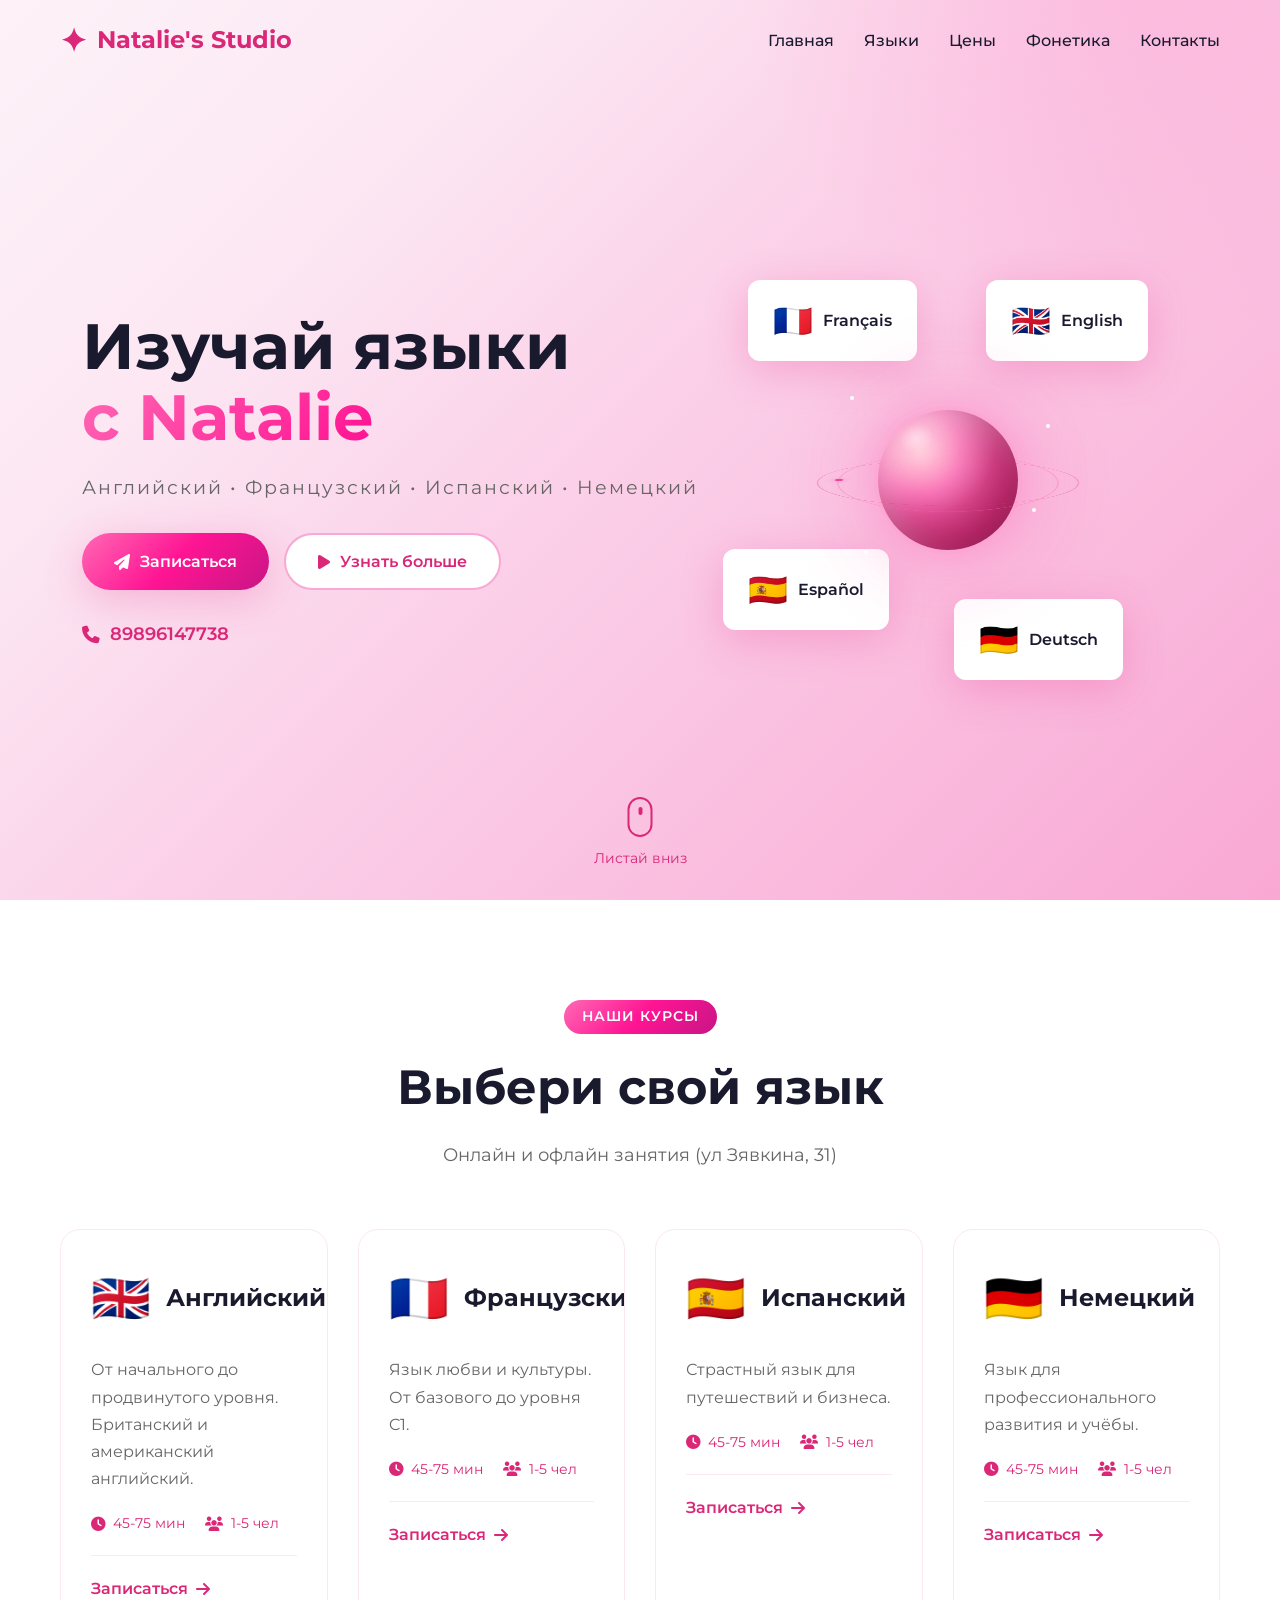
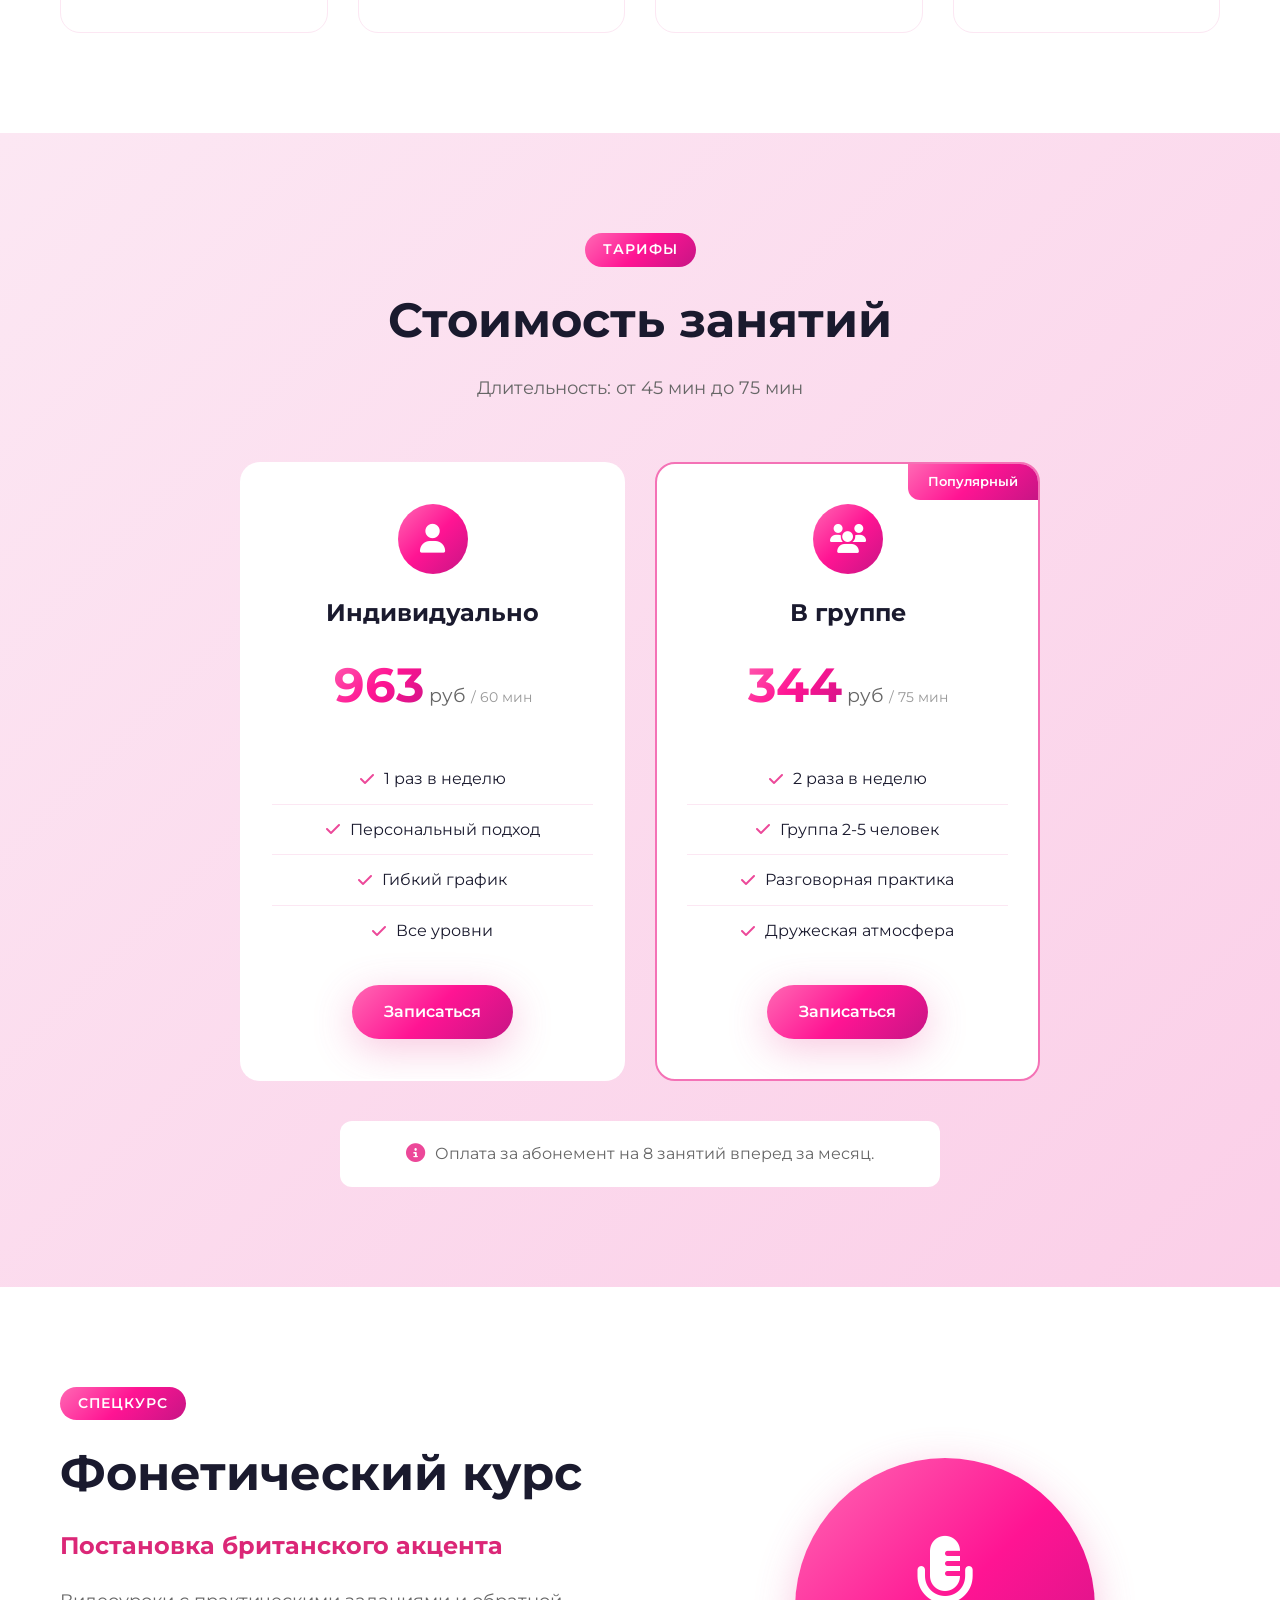
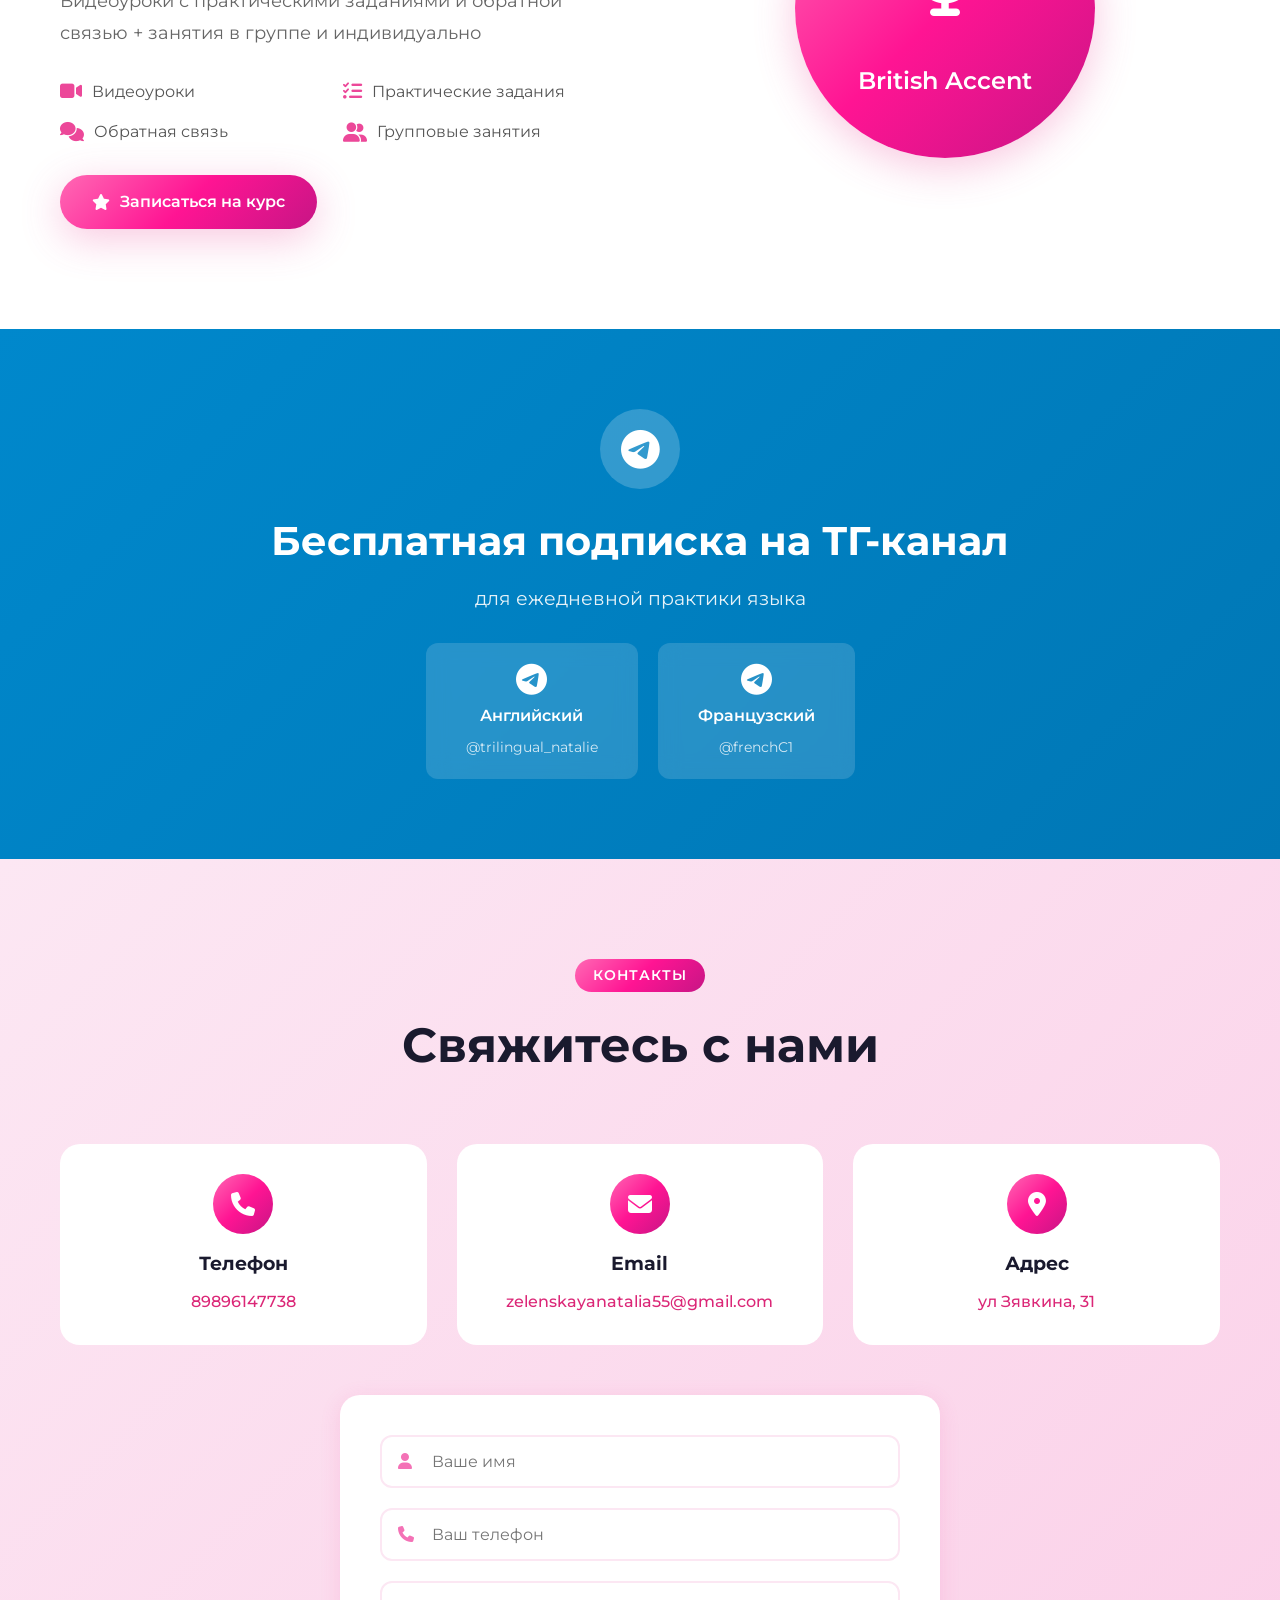
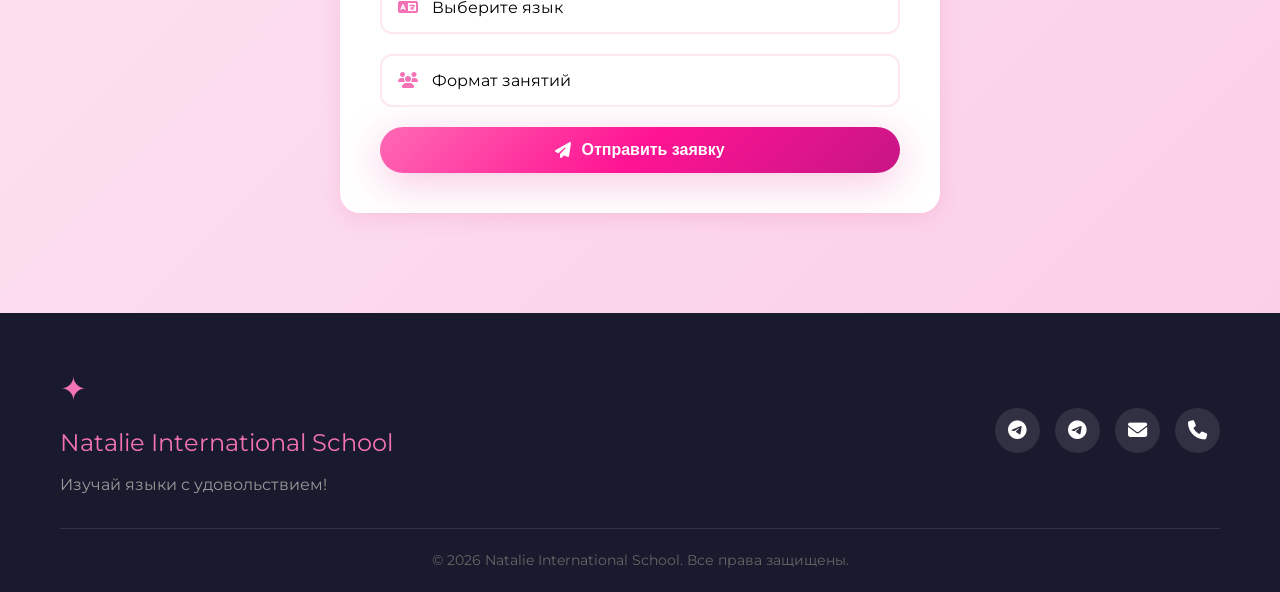
==== index.html @ 4135e998 "Add files via upload" ====
<!DOCTYPE html>
<html lang="ru">
<head>
    <meta charset="UTF-8">
    <meta name="viewport" content="width=device-width, initial-scale=1.0">
    <title>Natalie International School</title>
    <link rel="stylesheet" href="styles.css">
    <link href="https://fonts.googleapis.com/css2?family=Montserrat:wght@300;400;500;600;700&display=swap" rel="stylesheet">
    <link rel="stylesheet" href="https://cdnjs.cloudflare.com/ajax/libs/font-awesome/6.4.0/css/all.min.css">
</head>
<body>


    <!-- Navigation -->
    <nav class="navbar" id="navbar">
        <div class="nav-container">
            <a href="#" class="logo">
                <span class="logo-icon">✦</span>
                <span class="logo-text">Natalie's Studio</span>
            </a>
            <ul class="nav-links">
                <li><a href="#home">Главная</a></li>
                <li><a href="#languages">Языки</a></li>
                <li><a href="#pricing">Цены</a></li>
                <li><a href="#phonetics">Фонетика</a></li>
                <li><a href="#contact">Контакты</a></li>
            </ul>
            <button class="nav-toggle" id="navToggle">
                <span></span>
                <span></span>
                <span></span>
            </button>
        </div>
    </nav>

    <!-- Hero Section -->
    <section id="home" class="hero">
        <div class="container hero-container">
            <div class="hero-content">
                <h1 class="hero-title">
                    <span class="line">Изучай языки</span>
                    <span class="line accent">с Natalie</span>
                </h1>
                <p class="hero-subtitle">Английский • Французский • Испанский • Немецкий</p>
                <div class="hero-buttons">
                    <a href="#contact" class="btn btn-primary">
                        <i class="fas fa-paper-plane"></i>
                        Записаться
                    </a>
                    <a href="#languages" class="btn btn-secondary">
                        <i class="fas fa-play"></i>
                        Узнать больше
                    </a>
                </div>
                <div class="hero-phone">
                    <i class="fas fa-phone"></i>
                    <span>89896147738</span>
                </div>
            </div>
            <div class="hero-visual">
                <div class="floating-card card-1">
                    <div class="card-icon">🇫🇷</div>
                    <span>Français</span>
                </div>
                <div class="floating-card card-2">
                    <div class="card-icon">🇬🇧</div>
                    <span>English</span>
                </div>
                <div class="floating-card card-3">
                    <div class="card-icon">🇪🇸</div>
                    <span>Español</span>
                </div>
                <div class="floating-card card-4">
                    <div class="card-icon">🇩🇪</div>
                    <span>Deutsch</span>
                </div>
                <div class="globe-container">
                    <div class="globe-wrapper">
                        <div class="globe"></div>
                        <div class="orbit orbit-1">
                            <div class="orbit-dot"></div>
                        </div>
                        <div class="orbit orbit-2">
                            <div class="orbit-dot orbit-dot-2"></div>
                        </div>
                    </div>
                    <div class="globe-glow"></div>
                    <div class="stars">
                        <div class="star"></div>
                        <div class="star"></div>
                        <div class="star"></div>
                        <div class="star"></div>
                    </div>
                </div>
            </div>
        </div>
        <div class="scroll-indicator">
            <div class="mouse">
                <div class="wheel"></div>
            </div>
            <span>Листай вниз</span>
        </div>
    </section>

    <!-- Languages Section -->
    <section id="languages" class="languages">
        <div class="container">
            <div class="section-header">
                <span class="section-badge">Наши курсы</span>
                <h2 class="section-title">Выбери свой язык</h2>
                <p class="section-desc">Онлайн и офлайн занятия (ул Зявкина, 31)</p>
            </div>
            <div class="languages-grid">
                <div class="language-card" data-lang="english">
                    <div class="card-glow"></div>
                    <div class="card-header">
                        <span class="flag">🇬🇧</span>
                        <h3>Английский</h3>
                    </div>
                    <div class="card-body">
                        <p>От начального до продвинутого уровня. Британский и американский английский.</p>
                        <div class="card-features">
                            <span><i class="fas fa-clock"></i> 45-75 мин</span>
                            <span><i class="fas fa-users"></i> 1-5 чел</span>
                        </div>
                    </div>
                    <div class="card-footer">
                        <a href="#contact" class="card-btn">Записаться <i class="fas fa-arrow-right"></i></a>
                    </div>
                </div>
                <div class="language-card" data-lang="french">
                    <div class="card-glow"></div>
                    <div class="card-header">
                        <span class="flag">🇫🇷</span>
                        <h3>Французский</h3>
                    </div>
                    <div class="card-body">
                        <p>Язык любви и культуры. От базового до уровня C1.</p>
                        <div class="card-features">
                            <span><i class="fas fa-clock"></i> 45-75 мин</span>
                            <span><i class="fas fa-users"></i> 1-5 чел</span>
                        </div>
                    </div>
                    <div class="card-footer">
                        <a href="#contact" class="card-btn">Записаться <i class="fas fa-arrow-right"></i></a>
                    </div>
                </div>
                <div class="language-card" data-lang="spanish">
                    <div class="card-glow"></div>
                    <div class="card-header">
                        <span class="flag">🇪🇸</span>
                        <h3>Испанский</h3>
                    </div>
                    <div class="card-body">
                        <p>Страстный язык для путешествий и бизнеса.</p>
                        <div class="card-features">
                            <span><i class="fas fa-clock"></i> 45-75 мин</span>
                            <span><i class="fas fa-users"></i> 1-5 чел</span>
                        </div>
                    </div>
                    <div class="card-footer">
                        <a href="#contact" class="card-btn">Записаться <i class="fas fa-arrow-right"></i></a>
                    </div>
                </div>
                <div class="language-card" data-lang="german">
                    <div class="card-glow"></div>
                    <div class="card-header">
                        <span class="flag">🇩🇪</span>
                        <h3>Немецкий</h3>
                    </div>
                    <div class="card-body">
                        <p>Язык для профессионального развития и учёбы.</p>
                        <div class="card-features">
                            <span><i class="fas fa-clock"></i> 45-75 мин</span>
                            <span><i class="fas fa-users"></i> 1-5 чел</span>
                        </div>
                    </div>
                    <div class="card-footer">
                        <a href="#contact" class="card-btn">Записаться <i class="fas fa-arrow-right"></i></a>
                    </div>
                </div>
            </div>
        </div>
    </section>

    <!-- Pricing Section -->
    <section id="pricing" class="pricing">
        <div class="container">
            <div class="section-header">
                <span class="section-badge">Тарифы</span>
                <h2 class="section-title">Стоимость занятий</h2>
                <p class="section-desc">Длительность: от 45 мин до 75 мин</p>
            </div>
            <div class="pricing-grid">
                <div class="pricing-card">
                    <div class="pricing-header">
                        <div class="pricing-icon">
                            <i class="fas fa-user"></i>
                        </div>
                        <h3>Индивидуально</h3>
                        <div class="pricing-price">
                            <span class="amount">2 800</span>
                            <span class="currency">руб</span>
                            <span class="period">/ 60 мин</span>
                        </div>
                    </div>
                    <div class="pricing-body">
                        <ul class="pricing-features">
                            <li><i class="fas fa-check"></i> 1 раз в неделю</li>
                            <li><i class="fas fa-check"></i> Персональный подход</li>
                            <li><i class="fas fa-check"></i> Гибкий график</li>
                            <li><i class="fas fa-check"></i> Все уровни</li>
                        </ul>
                    </div>
                    <div class="pricing-footer">
                        <a href="#contact" class="btn btn-primary">Записаться</a>
                    </div>
                </div>
                <div class="pricing-card featured">
                    <div class="pricing-badge">Популярный</div>
                    <div class="pricing-header">
                        <div class="pricing-icon">
                            <i class="fas fa-users"></i>
                        </div>
                        <h3>В группе</h3>
                        <div class="pricing-price">
                            <span class="amount">1 000</span>
                            <span class="currency">руб</span>
                            <span class="period">/ 75 мин</span>
                        </div>
                    </div>
                    <div class="pricing-body">
                        <ul class="pricing-features">
                            <li><i class="fas fa-check"></i> 2 раза в неделю</li>
                            <li><i class="fas fa-check"></i> Группа 2-5 человек</li>
                            <li><i class="fas fa-check"></i> Разговорная практика</li>
                            <li><i class="fas fa-check"></i> Дружеская атмосфера</li>
                        </ul>
                    </div>
                    <div class="pricing-footer">
                        <a href="#contact" class="btn btn-primary">Записаться</a>
                    </div>
                </div>
            </div>
            <div class="pricing-note">
                <i class="fas fa-info-circle"></i>
                <p>Оплата за абонемент на 8 занятий вперед за месяц.</p>
            </div>
        </div>
    </section>

    <!-- Phonetics Section -->
    <section id="phonetics" class="phonetics">
        <div class="container">
            <div class="phonetics-content">
                <div class="phonetics-text">
                    <span class="section-badge">Спецкурс</span>
                    <h2 class="section-title">Фонетический курс</h2>
                    <h3 class="phonetics-subtitle">Постановка британского акцента</h3>
                    <p>Видеоуроки с практическими заданиями и обратной связью + занятия в группе и индивидуально</p>
                    <ul class="phonetics-features">
                        <li><i class="fas fa-video"></i> Видеоуроки</li>
                        <li><i class="fas fa-tasks"></i> Практические задания</li>
                        <li><i class="fas fa-comments"></i> Обратная связь</li>
                        <li><i class="fas fa-user-friends"></i> Групповые занятия</li>
                    </ul>
                    <a href="#contact" class="btn btn-primary">
                        <i class="fas fa-star"></i>
                        Записаться на курс
                    </a>
                </div>
                <div class="phonetics-visual">
                    <div class="phonetics-card">
                        <div class="phonetics-icon">
                            <i class="fas fa-microphone-alt"></i>
                        </div>
                        <span>British Accent</span>
                    </div>
                </div>
            </div>
        </div>
    </section>

    <!-- Telegram Section -->
    <section class="telegram">
        <div class="container">
            <div class="telegram-content">
                <div class="telegram-icon">
                    <i class="fab fa-telegram-plane"></i>
                </div>
                <h2>Бесплатная подписка на ТГ-канал</h2>
                <p>для ежедневной практики языка</p>
                <div class="telegram-channels">
                    <a href="https://t.me/trilingual_natalie" target="_blank" class="telegram-btn">
                        <i class="fab fa-telegram-plane"></i>
                        <span>Английский</span>
                        <span class="channel-name">@trilingual_natalie</span>
                    </a>
                    <a href="https://t.me/frenchC1" target="_blank" class="telegram-btn">
                        <i class="fab fa-telegram-plane"></i>
                        <span>Французский</span>
                        <span class="channel-name">@frenchC1</span>
                    </a>
                </div>
            </div>
        </div>
    </section>

    <!-- Contact Section -->
    <section id="contact" class="contact">
        <div class="container">
            <div class="section-header">
                <span class="section-badge">Контакты</span>
                <h2 class="section-title">Свяжитесь с нами</h2>
            </div>
            <div class="contact-grid">
                <div class="contact-card">
                    <div class="contact-icon">
                        <i class="fas fa-phone"></i>
                    </div>
                    <h3>Телефон</h3>
                    <a href="tel:89896147738">89896147738</a>
                </div>
                <div class="contact-card">
                    <div class="contact-icon">
                        <i class="fas fa-envelope"></i>
                    </div>
                    <h3>Email</h3>
                    <a href="mailto:zelenskayanatalia55@gmail.com">zelenskayanatalia55@gmail.com</a>
                </div>
                <div class="contact-card">
                    <div class="contact-icon">
                        <i class="fas fa-map-marker-alt"></i>
                    </div>
                    <h3>Адрес</h3>
                    <p>ул Зявкина, 31</p>
                </div>
            </div>
            <div class="contact-form-wrapper">
                <form class="contact-form" id="contactForm">
                    <div class="form-group">
                        <input type="text" placeholder="Ваше имя" required>
                        <i class="fas fa-user"></i>
                    </div>
                    <div class="form-group">
                        <input type="tel" placeholder="Ваш телефон" required>
                        <i class="fas fa-phone"></i>
                    </div>
                    <div class="form-group">
                        <select required>
                            <option value="">Выберите язык</option>
                            <option value="english">Английский</option>
                            <option value="french">Французский</option>
                            <option value="spanish">Испанский</option>
                            <option value="german">Немецкий</option>
                            <option value="phonetics">Фонетический курс</option>
                        </select>
                        <i class="fas fa-language"></i>
                    </div>
                    <div class="form-group">
                        <select required>
                            <option value="">Формат занятий</option>
                            <option value="individual">Индивидуально</option>
                            <option value="group">В группе</option>
                        </select>
                        <i class="fas fa-users"></i>
                    </div>
                    <button type="submit" class="btn btn-primary btn-full">
                        <i class="fas fa-paper-plane"></i>
                        Отправить заявку
                    </button>
                </form>
            </div>
        </div>
    </section>

    <!-- Footer -->
    <footer class="footer">
        <div class="container">
            <div class="footer-content">
                <div class="footer-brand">
                    <span class="logo-icon">✦</span>
                <span class="logo-text">Natalie International School</span>
                    <p>Изучай языки с удовольствием!</p>
                </div>
                <div class="footer-links">
                    <a href="https://t.me/trilingual_natalie" target="_blank">
                        <i class="fab fa-telegram-plane"></i>
                    </a>
                    <a href="https://t.me/frenchC1" target="_blank">
                        <i class="fab fa-telegram-plane"></i>
                    </a>
                    <a href="mailto:zelenskayanatalia55@gmail.com">
                        <i class="fas fa-envelope"></i>
                    </a>
                    <a href="tel:89896147738">
                        <i class="fas fa-phone"></i>
                    </a>
                </div>
            </div>
            <div class="footer-bottom">
                <p>© 2026 Natalie International School. Все права защищены.</p>
            </div>
        </div>
    </footer>

    <script src="javascript.js"></script>
</body>
</html>
---- styles.css ----
/* ===== VARIABLES ===== */
:root {
    --pink-50: #fdf2f8;
    --pink-100: #fce7f3;
    --pink-200: #fbcfe8;
    --pink-300: #f9a8d4;
    --pink-400: #f472b6;
    --pink-500: #ec4899;
    --pink-600: #db2777;
    --pink-700: #be185d;
    --hot-pink: #ff69b4;
    --magenta: #ff00ff;
    --gold: #ffd700;
    --white: #ffffff;
    --dark: #1a1a2e;
    --gradient-barbie: linear-gradient(135deg, #ff69b4 0%, #ff1493 50%, #c71585 100%);
    --gradient-soft: linear-gradient(135deg, #fce7f3 0%, #fbcfe8 100%);
    --gradient-hero: linear-gradient(135deg, #fdf2f8 0%, #fce7f3 25%, #fbcfe8 50%, #f9a8d4 100%);
    --shadow-barbie: 0 10px 40px rgba(236, 72, 153, 0.3);
    --shadow-soft: 0 4px 20px rgba(236, 72, 153, 0.15);
    --radius: 20px;
    --radius-sm: 12px;
    --transition: all 0.4s cubic-bezier(0.4, 0, 0.2, 1);
}

/* ===== RESET ===== */
*, *::before, *::after {
    margin: 0;
    padding: 0;
    box-sizing: border-box;
}

html {
    scroll-behavior: smooth;
    font-size: 16px;
}

body {
    font-family: 'Montserrat', sans-serif;
    background: var(--pink-50);
    color: var(--dark);
    overflow-x: hidden;
    line-height: 1.6;
}

a {
    text-decoration: none;
    color: inherit;
}

ul {
    list-style: none;
}

img {
    max-width: 100%;
    display: block;
}



/* ===== CONTAINER ===== */
.container {
    max-width: 1200px;
    margin: 0 auto;
    padding: 0 20px;
}

/* ===== NAVBAR ===== */
.navbar {
    position: fixed;
    top: 0;
    left: 0;
    right: 0;
    z-index: 1000;
    padding: 15px 0;
    transition: var(--transition);
    background: transparent;
}

.navbar.scrolled {
    background: rgba(255, 255, 255, 0.95);
    backdrop-filter: blur(20px);
    box-shadow: var(--shadow-soft);
    padding: 10px 0;
}

.nav-container {
    max-width: 1200px;
    margin: 0 auto;
    padding: 0 20px;
    display: flex;
    align-items: center;
    justify-content: space-between;
}

.logo {
    display: flex;
    align-items: center;
    gap: 10px;
    font-family: 'Montserrat', sans-serif;
    font-size: 1.5rem;
    font-weight: 700;
    color: var(--pink-600);
}

.logo-icon {
    font-size: 2rem;
}

.nav-links {
    display: flex;
    gap: 30px;
}

.nav-links a {
    font-weight: 500;
    color: var(--dark);
    position: relative;
    padding: 5px 0;
    transition: var(--transition);
}

.nav-links a::after {
    content: '';
    position: absolute;
    bottom: 0;
    left: 0;
    width: 0;
    height: 2px;
    background: var(--gradient-barbie);
    transition: var(--transition);
    border-radius: 2px;
}

.nav-links a:hover {
    color: var(--pink-600);
}

.nav-links a:hover::after {
    width: 100%;
}

.nav-toggle {
    display: none;
    flex-direction: column;
    gap: 5px;
    background: none;
    border: none;
    cursor: pointer;
    padding: 5px;
}

.nav-toggle span {
    width: 25px;
    height: 3px;
    background: var(--pink-600);
    border-radius: 3px;
    transition: var(--transition);
}

/* ===== HERO ===== */
.hero {
    min-height: 100vh;
    display: flex;
    align-items: center;
    background: var(--gradient-hero);
    position: relative;
    overflow: hidden;
}

.hero::before {
    content: '';
    position: absolute;
    top: -50%;
    right: -20%;
    width: 800px;
    height: 800px;
    background: radial-gradient(circle, rgba(255, 105, 180, 0.2) 0%, transparent 70%);
    border-radius: 50%;
    animation: pulse-glow 4s infinite ease-in-out;
}

@keyframes pulse-glow {
    0%, 100% { transform: scale(1); opacity: 0.5; }
    50% { transform: scale(1.1); opacity: 0.8; }
}

.hero-container {
    display: flex;
    align-items: center;
    justify-content: space-between;
    padding-top: 120px;
    padding-bottom: 60px;
}

.hero-content {
    z-index: 1;
}

.hero-visual {
    position: relative;
    width: 450px;
    height: 450px;
    z-index: 1;
}

.hero-title {
    font-family: 'Montserrat', sans-serif;
    font-size: 4rem;
    line-height: 1.1;
    margin-bottom: 20px;
}

.hero-title .line {
    display: block;
}

.hero-title .accent {
    background: var(--gradient-barbie);
    -webkit-background-clip: text;
    -webkit-text-fill-color: transparent;
    background-clip: text;
}

.hero-subtitle {
    font-size: 1.2rem;
    color: #666;
    margin-bottom: 30px;
    letter-spacing: 2px;
}

.hero-buttons {
    display: flex;
    gap: 15px;
    margin-bottom: 30px;
}

.hero-phone {
    display: flex;
    align-items: center;
    gap: 10px;
    font-size: 1.1rem;
    color: var(--pink-600);
    font-weight: 600;
}

.hero-phone i {
    animation: ring 2s infinite;
}

@keyframes ring {
    0%, 100% { transform: rotate(0deg); }
    10% { transform: rotate(15deg); }
    20% { transform: rotate(-15deg); }
    30% { transform: rotate(10deg); }
    40% { transform: rotate(-10deg); }
    50% { transform: rotate(5deg); }
    60% { transform: rotate(0deg); }
}

.hero-visual {
    position: relative;
    width: 500px;
    height: 500px;
    z-index: 1;
}

.globe-container {
    position: absolute;
    top: 50%;
    left: 50%;
    transform: translate(-50%, -50%);
    width: 280px;
    height: 280px;
    perspective: 1000px;
}

.globe-wrapper {
    position: relative;
    width: 100%;
    height: 100%;
    transform-style: preserve-3d;
    animation: globe-float 6s ease-in-out infinite;
}

.globe {
    position: absolute;
    top: 50%;
    left: 50%;
    transform: translate(-50%, -50%);
    width: 140px;
    height: 140px;
    border-radius: 50%;
    background: 
        radial-gradient(circle at 35% 25%, rgba(255,255,255,0.4) 0%, transparent 50%),
        radial-gradient(circle at 30% 30%, #ffc0cb 0%, #ff69b4 30%, #db2777 70%, #9d174d 100%);
    box-shadow: 
        inset -25px -25px 50px rgba(0,0,0,0.25),
        inset 15px 15px 30px rgba(255,255,255,0.3),
        0 0 40px rgba(255, 105, 180, 0.4),
        0 0 80px rgba(255, 105, 180, 0.2);
}

.globe::before {
    content: '';
    position: absolute;
    top: 10%;
    left: 15%;
    width: 25%;
    height: 20%;
    background: radial-gradient(ellipse, rgba(255,255,255,0.5) 0%, transparent 70%);
    border-radius: 50%;
    transform: rotate(-20deg);
}

.orbit {
    position: absolute;
    top: 50%;
    left: 50%;
    border-radius: 50%;
    border: 1.5px solid rgba(255, 105, 180, 0.5);
    transform-style: preserve-3d;
}

.orbit-1 {
    width: 220px;
    height: 220px;
    transform: translate(-50%, -50%) rotateX(75deg);
    animation: orbit-rotate-1 12s linear infinite;
}

.orbit-2 {
    width: 260px;
    height: 260px;
    transform: translate(-50%, -50%) rotateX(80deg) rotateZ(60deg);
    animation: orbit-rotate-2 15s linear infinite;
    border-color: rgba(219, 39, 119, 0.4);
}

.orbit-dot {
    position: absolute;
    width: 8px;
    height: 8px;
    background: var(--pink-500);
    border-radius: 50%;
    box-shadow: 0 0 10px rgba(255, 105, 180, 0.8);
    top: 50%;
    left: -4px;
    transform: translateY(-50%);
}

.orbit-dot-2 {
    background: var(--pink-600);
    width: 6px;
    height: 6px;
}

.globe-glow {
    position: absolute;
    top: 50%;
    left: 50%;
    transform: translate(-50%, -50%);
    width: 400px;
    height: 400px;
    background: radial-gradient(circle, rgba(255, 105, 180, 0.12) 0%, transparent 60%);
    animation: glow-pulse 4s ease-in-out infinite;
    pointer-events: none;
}

.stars {
    position: absolute;
    width: 100%;
    height: 100%;
    top: 0;
    left: 0;
}

.star {
    position: absolute;
    width: 4px;
    height: 4px;
    background: #fff;
    border-radius: 50%;
    animation: star-twinkle 2s ease-in-out infinite;
}

.star:nth-child(1) { top: 20%; left: 15%; animation-delay: 0s; }
.star:nth-child(2) { top: 60%; left: 80%; animation-delay: 0.5s; }
.star:nth-child(3) { top: 75%; left: 20%; animation-delay: 1s; }
.star:nth-child(4) { top: 30%; left: 85%; animation-delay: 1.5s; }

@keyframes globe-float {
    0%, 100% { transform: translateY(0); }
    50% { transform: translateY(-15px); }
}

@keyframes orbit-rotate-1 {
    0% { transform: translate(-50%, -50%) rotateX(75deg) rotateZ(0deg); }
    100% { transform: translate(-50%, -50%) rotateX(75deg) rotateZ(360deg); }
}

@keyframes orbit-rotate-2 {
    0% { transform: translate(-50%, -50%) rotateX(80deg) rotateZ(60deg); }
    100% { transform: translate(-50%, -50%) rotateX(80deg) rotateZ(420deg); }
}

@keyframes glow-pulse {
    0%, 100% { transform: translate(-50%, -50%) scale(1); opacity: 0.7; }
    50% { transform: translate(-50%, -50%) scale(1.1); opacity: 1; }
}

@keyframes star-twinkle {
    0%, 100% { opacity: 0.3; transform: scale(1); }
    50% { opacity: 1; transform: scale(1.3); }
}

.floating-card {
    position: absolute;
    background: var(--white);
    padding: 15px 25px;
    border-radius: var(--radius-sm);
    box-shadow: var(--shadow-barbie);
    display: flex;
    align-items: center;
    gap: 10px;
    font-weight: 600;
    animation: float 6s infinite ease-in-out;
}

.card-icon {
    font-size: 2rem;
}

.card-1 { top: 10%; left: 10%; animation-delay: 0s; }
.card-2 { top: 10%; right: 10%; animation-delay: 1.5s; }
.card-3 { bottom: 20%; left: 5%; animation-delay: 3s; }
.card-4 { bottom: 10%; right: 15%; animation-delay: 4.5s; }

@keyframes float {
    0%, 100% { transform: translateY(0px); }
    50% { transform: translateY(-20px); }
}

.scroll-indicator {
    position: absolute;
    bottom: 30px;
    left: 50%;
    transform: translateX(-50%);
    display: flex;
    flex-direction: column;
    align-items: center;
    gap: 10px;
    color: var(--pink-600);
    font-size: 0.9rem;
    animation: bounce-down 2s infinite;
}

.mouse {
    width: 25px;
    height: 40px;
    border: 2px solid var(--pink-600);
    border-radius: 15px;
    position: relative;
}

.wheel {
    width: 4px;
    height: 8px;
    background: var(--pink-600);
    border-radius: 2px;
    position: absolute;
    top: 8px;
    left: 50%;
    transform: translateX(-50%);
    animation: scroll-wheel 2s infinite;
}

@keyframes scroll-wheel {
    0% { opacity: 1; top: 8px; }
    100% { opacity: 0; top: 20px; }
}

@keyframes bounce-down {
    0%, 100% { transform: translateX(-50%) translateY(0); }
    50% { transform: translateX(-50%) translateY(10px); }
}

/* ===== BUTTONS ===== */
.btn {
    display: inline-flex;
    align-items: center;
    gap: 10px;
    padding: 14px 32px;
    border-radius: 50px;
    font-weight: 600;
    font-size: 1rem;
    transition: var(--transition);
    cursor: pointer;
    border: none;
}

.btn-primary {
    background: var(--gradient-barbie);
    color: var(--white);
    box-shadow: var(--shadow-barbie);
}

.btn-primary:hover {
    transform: translateY(-3px);
    box-shadow: 0 15px 50px rgba(236, 72, 153, 0.4);
}

.btn-secondary {
    background: var(--white);
    color: var(--pink-600);
    border: 2px solid var(--pink-300);
}

.btn-secondary:hover {
    background: var(--pink-100);
    border-color: var(--pink-400);
    transform: translateY(-3px);
}

.btn-full {
    width: 100%;
    justify-content: center;
}

/* ===== SECTION HEADER ===== */
.section-header {
    text-align: center;
    margin-bottom: 60px;
}

.section-badge {
    display: inline-block;
    background: var(--gradient-barbie);
    color: var(--white);
    padding: 6px 18px;
    border-radius: 50px;
    font-size: 0.85rem;
    font-weight: 600;
    margin-bottom: 15px;
    text-transform: uppercase;
    letter-spacing: 1px;
}

.section-title {
    font-family: 'Montserrat', sans-serif;
    font-size: 3rem;
    margin-bottom: 15px;
    color: var(--dark);
}

.section-desc {
    font-size: 1.1rem;
    color: #666;
}

/* ===== LANGUAGES ===== */
.languages {
    padding: 100px 0;
    background: var(--white);
}

.languages-grid {
    display: grid;
    grid-template-columns: repeat(auto-fit, minmax(260px, 1fr));
    gap: 30px;
}

.language-card {
    background: var(--white);
    border-radius: var(--radius);
    padding: 30px;
    position: relative;
    overflow: hidden;
    transition: var(--transition);
    border: 1px solid var(--pink-100);
}

.language-card:hover {
    transform: translateY(-10px);
    box-shadow: var(--shadow-barbie);
    border-color: var(--pink-300);
}

.card-glow {
    position: absolute;
    top: -50%;
    left: -50%;
    width: 200%;
    height: 200%;
    background: radial-gradient(circle, rgba(255, 105, 180, 0.1) 0%, transparent 70%);
    opacity: 0;
    transition: var(--transition);
    pointer-events: none;
}

.language-card:hover .card-glow {
    opacity: 1;
}

.card-header {
    display: flex;
    align-items: center;
    gap: 15px;
    margin-bottom: 20px;
}

.flag {
    font-size: 3rem;
}

.card-header h3 {
    font-family: 'Montserrat', sans-serif;
    font-size: 1.5rem;
}

.card-body p {
    color: #666;
    margin-bottom: 20px;
    line-height: 1.7;
}

.card-features {
    display: flex;
    gap: 20px;
    margin-bottom: 20px;
}

.card-features span {
    display: flex;
    align-items: center;
    gap: 8px;
    font-size: 0.9rem;
    color: var(--pink-600);
}

.card-footer {
    padding-top: 20px;
    border-top: 1px solid var(--pink-100);
}

.card-btn {
    display: inline-flex;
    align-items: center;
    gap: 8px;
    color: var(--pink-600);
    font-weight: 600;
    transition: var(--transition);
}

.card-btn:hover {
    gap: 15px;
    color: var(--pink-700);
}

/* ===== PRICING ===== */
.pricing {
    padding: 100px 0;
    background: var(--gradient-soft);
}

.pricing-grid {
    display: grid;
    grid-template-columns: repeat(auto-fit, minmax(300px, 1fr));
    gap: 30px;
    max-width: 800px;
    margin: 0 auto;
}

.pricing-card {
    background: var(--white);
    border-radius: var(--radius);
    padding: 40px 30px;
    text-align: center;
    transition: var(--transition);
    border: 2px solid transparent;
    position: relative;
    overflow: hidden;
}

.pricing-card:hover {
    transform: translateY(-10px);
    box-shadow: var(--shadow-barbie);
}

.pricing-card.featured {
    border-color: var(--pink-400);
    transform: scale(1.05);
}

.pricing-card.featured:hover {
    transform: scale(1.05) translateY(-10px);
}

.pricing-badge {
    position: absolute;
    top: 0;
    right: 0;
    background: var(--gradient-barbie);
    color: var(--white);
    padding: 8px 20px;
    font-size: 0.8rem;
    font-weight: 600;
    border-bottom-left-radius: var(--radius-sm);
}

.pricing-header {
    margin-bottom: 30px;
}

.pricing-icon {
    width: 70px;
    height: 70px;
    background: var(--gradient-barbie);
    border-radius: 50%;
    display: flex;
    align-items: center;
    justify-content: center;
    margin: 0 auto 20px;
    font-size: 1.8rem;
    color: var(--white);
}

.pricing-header h3 {
    font-family: 'Montserrat', sans-serif;
    font-size: 1.5rem;
    margin-bottom: 15px;
}

.pricing-price {
    display: flex;
    align-items: baseline;
    justify-content: center;
    gap: 5px;
}

.pricing-price .amount {
    font-size: 3rem;
    font-weight: 700;
    background: var(--gradient-barbie);
    -webkit-background-clip: text;
    -webkit-text-fill-color: transparent;
    background-clip: text;
}

.pricing-price .currency {
    font-size: 1.2rem;
    color: #666;
}

.pricing-price .period {
    font-size: 0.9rem;
    color: #999;
}

.pricing-body {
    margin-bottom: 30px;
}

.pricing-features li {
    padding: 12px 0;
    border-bottom: 1px solid var(--pink-100);
    display: flex;
    align-items: center;
    gap: 10px;
    justify-content: center;
}

.pricing-features li:last-child {
    border-bottom: none;
}

.pricing-features i {
    color: var(--pink-500);
}

.pricing-note {
    display: flex;
    align-items: center;
    justify-content: center;
    gap: 10px;
    margin-top: 40px;
    padding: 20px;
    background: var(--white);
    border-radius: var(--radius-sm);
    max-width: 600px;
    margin-left: auto;
    margin-right: auto;
}

.pricing-note i {
    color: var(--pink-500);
    font-size: 1.2rem;
}

.pricing-note p {
    color: #666;
}

/* ===== PHONETICS ===== */
.phonetics {
    padding: 100px 0;
    background: var(--white);
}

.phonetics-content {
    display: grid;
    grid-template-columns: 1fr 1fr;
    gap: 60px;
    align-items: center;
}

.phonetics-text .section-title {
    text-align: left;
}

.phonetics-subtitle {
    font-size: 1.5rem;
    color: var(--pink-600);
    margin-bottom: 20px;
}

.phonetics-text p {
    color: #666;
    margin-bottom: 30px;
    font-size: 1.1rem;
    line-height: 1.8;
}

.phonetics-features {
    display: grid;
    grid-template-columns: 1fr 1fr;
    gap: 15px;
    margin-bottom: 30px;
}

.phonetics-features li {
    display: flex;
    align-items: center;
    gap: 10px;
    color: #555;
}

.phonetics-features i {
    color: var(--pink-500);
    font-size: 1.2rem;
}

.phonetics-visual {
    display: flex;
    justify-content: center;
    align-items: center;
}

.phonetics-card {
    width: 300px;
    height: 300px;
    background: var(--gradient-barbie);
    border-radius: 50%;
    display: flex;
    flex-direction: column;
    align-items: center;
    justify-content: center;
    gap: 20px;
    color: var(--white);
    box-shadow: var(--shadow-barbie);
    animation: float 6s infinite ease-in-out;
}

.phonetics-icon {
    font-size: 5rem;
}

.phonetics-card span {
    font-size: 1.5rem;
    font-weight: 600;
    font-family: 'Montserrat', sans-serif;
}

/* ===== TELEGRAM ===== */
.telegram {
    padding: 80px 0;
    background: linear-gradient(135deg, #0088cc 0%, #0077b5 100%);
    color: var(--white);
}

.telegram-content {
    text-align: center;
}

.telegram-icon {
    width: 80px;
    height: 80px;
    background: rgba(255, 255, 255, 0.2);
    border-radius: 50%;
    display: flex;
    align-items: center;
    justify-content: center;
    margin: 0 auto 20px;
    font-size: 2.5rem;
    animation: pulse-glow 2s infinite;
}

.telegram h2 {
    font-family: 'Montserrat', sans-serif;
    font-size: 2.5rem;
    margin-bottom: 10px;
}

.telegram p {
    font-size: 1.2rem;
    opacity: 0.9;
    margin-bottom: 30px;
}

.telegram-channels {
    display: flex;
    gap: 20px;
    justify-content: center;
    flex-wrap: wrap;
}

.telegram-btn {
    display: flex;
    flex-direction: column;
    align-items: center;
    gap: 8px;
    background: rgba(255, 255, 255, 0.15);
    padding: 20px 40px;
    border-radius: var(--radius-sm);
    transition: var(--transition);
    backdrop-filter: blur(10px);
}

.telegram-btn:hover {
    background: rgba(255, 255, 255, 0.25);
    transform: translateY(-5px);
}

.telegram-btn i {
    font-size: 2rem;
}

.telegram-btn span {
    font-weight: 600;
}

.telegram-btn .channel-name {
    font-size: 0.85rem;
    opacity: 0.8;
    font-weight: 400;
}

/* ===== CONTACT ===== */
.contact {
    padding: 100px 0;
    background: var(--gradient-soft);
}

.contact-grid {
    display: grid;
    grid-template-columns: repeat(auto-fit, minmax(250px, 1fr));
    gap: 30px;
    margin-bottom: 50px;
}

.contact-card {
    background: var(--white);
    padding: 30px;
    border-radius: var(--radius);
    text-align: center;
    transition: var(--transition);
}

.contact-card:hover {
    transform: translateY(-5px);
    box-shadow: var(--shadow-barbie);
}

.contact-icon {
    width: 60px;
    height: 60px;
    background: var(--gradient-barbie);
    border-radius: 50%;
    display: flex;
    align-items: center;
    justify-content: center;
    margin: 0 auto 15px;
    font-size: 1.5rem;
    color: var(--white);
}

.contact-card h3 {
    font-family: 'Montserrat', sans-serif;
    margin-bottom: 10px;
}

.contact-card a, .contact-card p {
    color: var(--pink-600);
    font-weight: 500;
    word-break: break-all;
}

.contact-form-wrapper {
    max-width: 600px;
    margin: 0 auto;
}

.contact-form {
    background: var(--white);
    padding: 40px;
    border-radius: var(--radius);
    box-shadow: var(--shadow-soft);
}

.form-group {
    position: relative;
    margin-bottom: 20px;
}

.form-group input,
.form-group select {
    width: 100%;
    padding: 15px 20px 15px 50px;
    border: 2px solid var(--pink-100);
    border-radius: var(--radius-sm);
    font-family: 'Montserrat', sans-serif;
    font-size: 1rem;
    transition: var(--transition);
    background: var(--white);
    appearance: none;
    -webkit-appearance: none;
}

.form-group input:focus,
.form-group select:focus {
    outline: none;
    border-color: var(--pink-400);
    box-shadow: 0 0 0 4px rgba(236, 72, 153, 0.1);
}

.form-group i {
    position: absolute;
    left: 18px;
    top: 50%;
    transform: translateY(-50%);
    color: var(--pink-400);
}

/* ===== FOOTER ===== */
.footer {
    background: var(--dark);
    color: var(--white);
    padding: 50px 0 20px;
}

.footer-content {
    display: flex;
    justify-content: space-between;
    align-items: center;
    margin-bottom: 30px;
    flex-wrap: wrap;
    gap: 20px;
}

.footer-brand {
    display: flex;
    flex-direction: column;
    gap: 10px;
}

.footer-brand .logo-icon {
    color: var(--pink-400);
}

.footer-brand .logo-text {
    font-family: 'Montserrat', sans-serif;
    font-size: 1.5rem;
    color: var(--pink-400);
}

.footer-brand p {
    color: #999;
}

.footer-links {
    display: flex;
    gap: 15px;
}

.footer-links a {
    width: 45px;
    height: 45px;
    background: rgba(255, 255, 255, 0.1);
    border-radius: 50%;
    display: flex;
    align-items: center;
    justify-content: center;
    font-size: 1.2rem;
    transition: var(--transition);
}

.footer-links a:hover {
    background: var(--pink-500);
    transform: translateY(-3px);
}

.footer-bottom {
    text-align: center;
    padding-top: 20px;
    border-top: 1px solid rgba(255, 255, 255, 0.1);
    color: #666;
    font-size: 0.9rem;
}

/* ===== ANIMATIONS ===== */
.animate-pop {
    animation: pop-in 0.6s ease-out;
}

@keyframes pop-in {
    0% {
        opacity: 0;
        transform: scale(0.8);
    }
    100% {
        opacity: 1;
        transform: scale(1);
    }
}

/* ===== SCROLL ANIMATIONS ===== */
.reveal {
    opacity: 0;
    transform: translateY(30px);
    transition: all 0.8s ease-out;
}

.reveal.active {
    opacity: 1;
    transform: translateY(0);
}

/* ===== RESPONSIVE ===== */
@media (max-width: 992px) {
    .hero-container {
        flex-direction: column;
        text-align: center;
    }

    .hero-content {
        max-width: 100%;
    }

    .hero-buttons {
        justify-content: center;
    }

    .hero-phone {
        justify-content: center;
    }

    .hero-visual {
        width: 100%;
        height: 400px;
        margin-top: 50px;
        margin-left: 0;
    }

    .phonetics-content {
        grid-template-columns: 1fr;
        text-align: center;
    }

    .phonetics-text .section-title {
        text-align: center;
    }

    .phonetics-features {
        justify-items: center;
    }

    .phonetics-features li {
        justify-content: center;
    }
}

@media (max-width: 768px) {
    .nav-links {
        position: fixed;
        top: 0;
        right: -100%;
        width: 70%;
        height: 100vh;
        background: var(--white);
        flex-direction: column;
        justify-content: center;
        align-items: center;
        gap: 30px;
        transition: var(--transition);
        box-shadow: var(--shadow-barbie);
    }

    .nav-links.active {
        right: 0;
    }

    .nav-toggle {
        display: flex;
        z-index: 1001;
    }

    .nav-toggle.active span:nth-child(1) {
        transform: rotate(45deg) translate(6px, 6px);
    }

    .nav-toggle.active span:nth-child(2) {
        opacity: 0;
    }

    .nav-toggle.active span:nth-child(3) {
        transform: rotate(-45deg) translate(6px, -6px);
    }

    .hero-title {
        font-size: 2.5rem;
    }

    .section-title {
        font-size: 2rem;
    }

    .pricing-card.featured {
        transform: scale(1);
    }

    .pricing-card.featured:hover {
        transform: translateY(-10px);
    }

    .phonetics-card {
        width: 220px;
        height: 220px;
    }

    .phonetics-icon {
        font-size: 3rem;
    }

    .phonetics-card span {
        font-size: 1.2rem;
    }

    .telegram h2 {
        font-size: 1.8rem;
    }
}

@media (max-width: 480px) {
    .hero-title {
        font-size: 2rem;
    }

    .hero-buttons {
        flex-direction: column;
    }

    .hero-visual {
        height: 300px;
    }

    .floating-card {
        padding: 10px 15px;
        font-size: 0.85rem;
    }

    .card-icon {
        font-size: 1.5rem;
    }

    .contact-form {
        padding: 25px;
    }

    .telegram-channels {
        flex-direction: column;
        align-items: center;
    }

    .telegram-btn {
        width: 100%;
        max-width: 300px;
    }
}
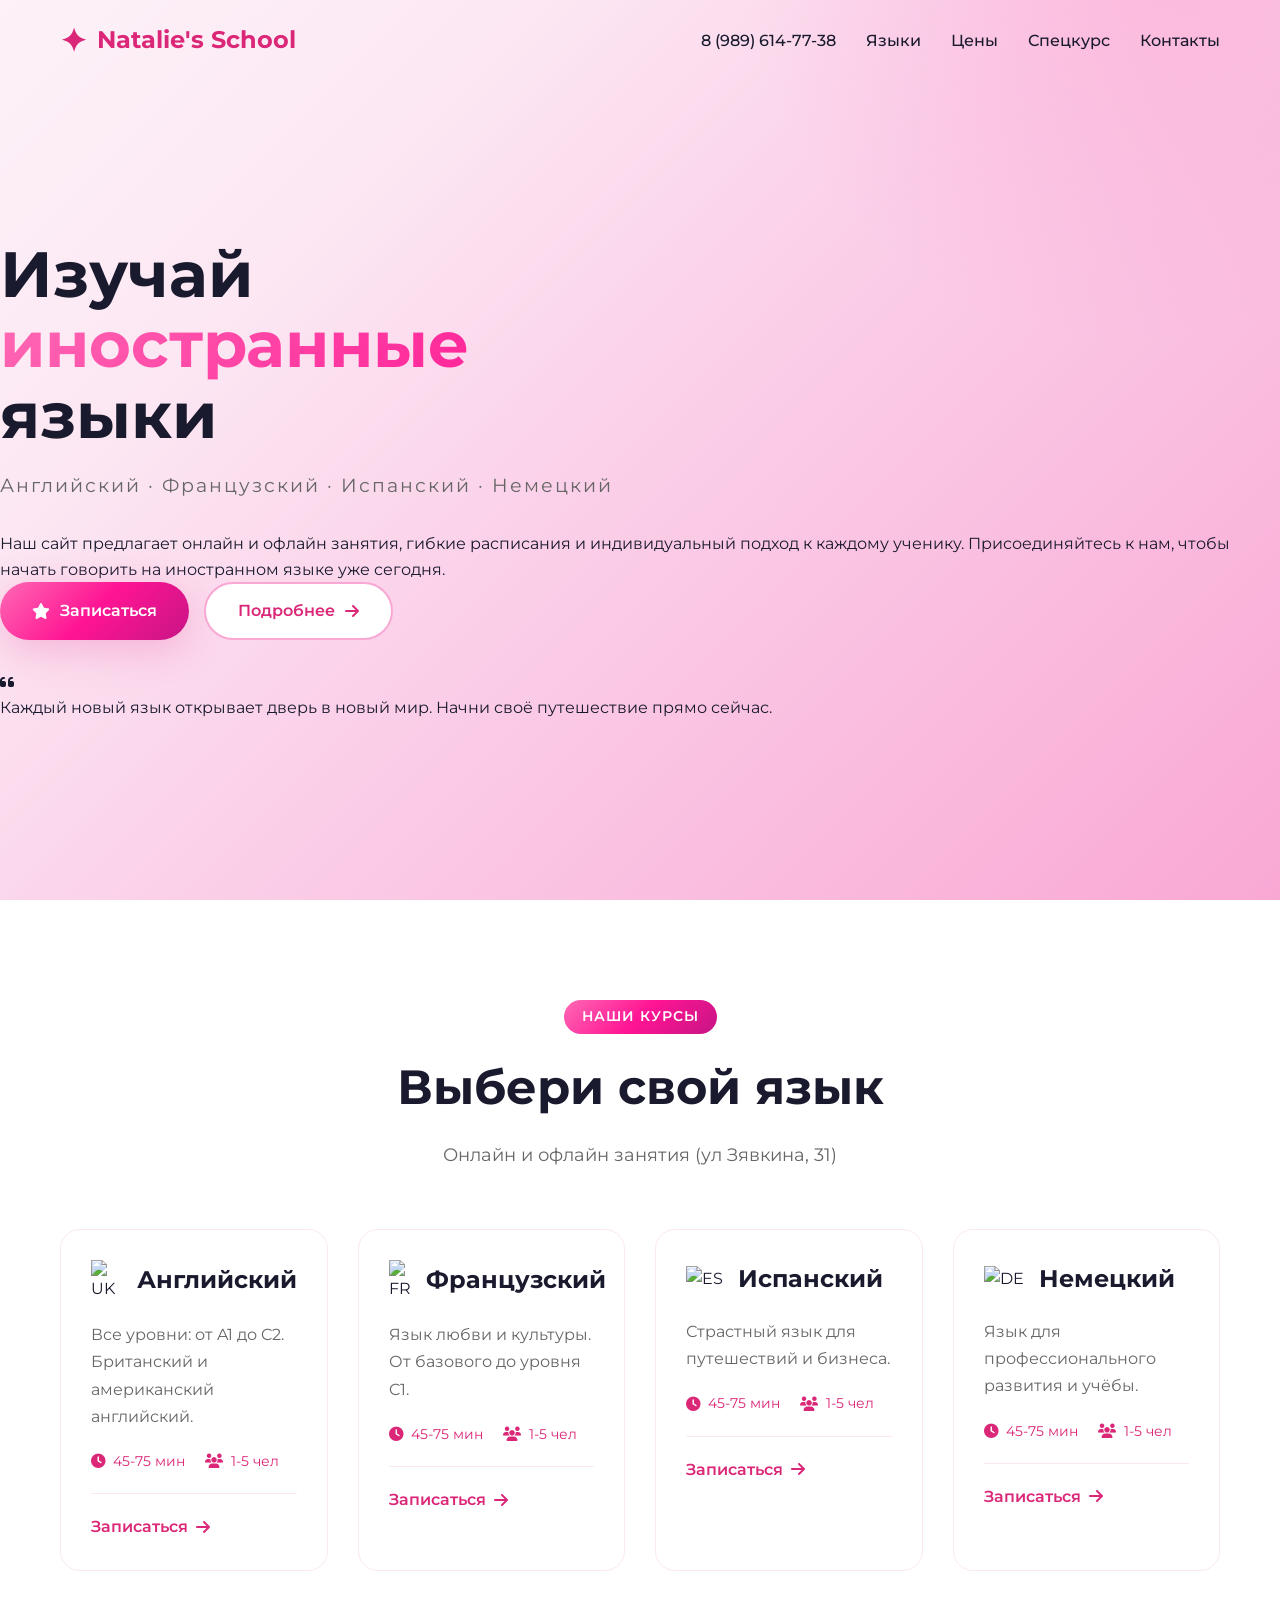
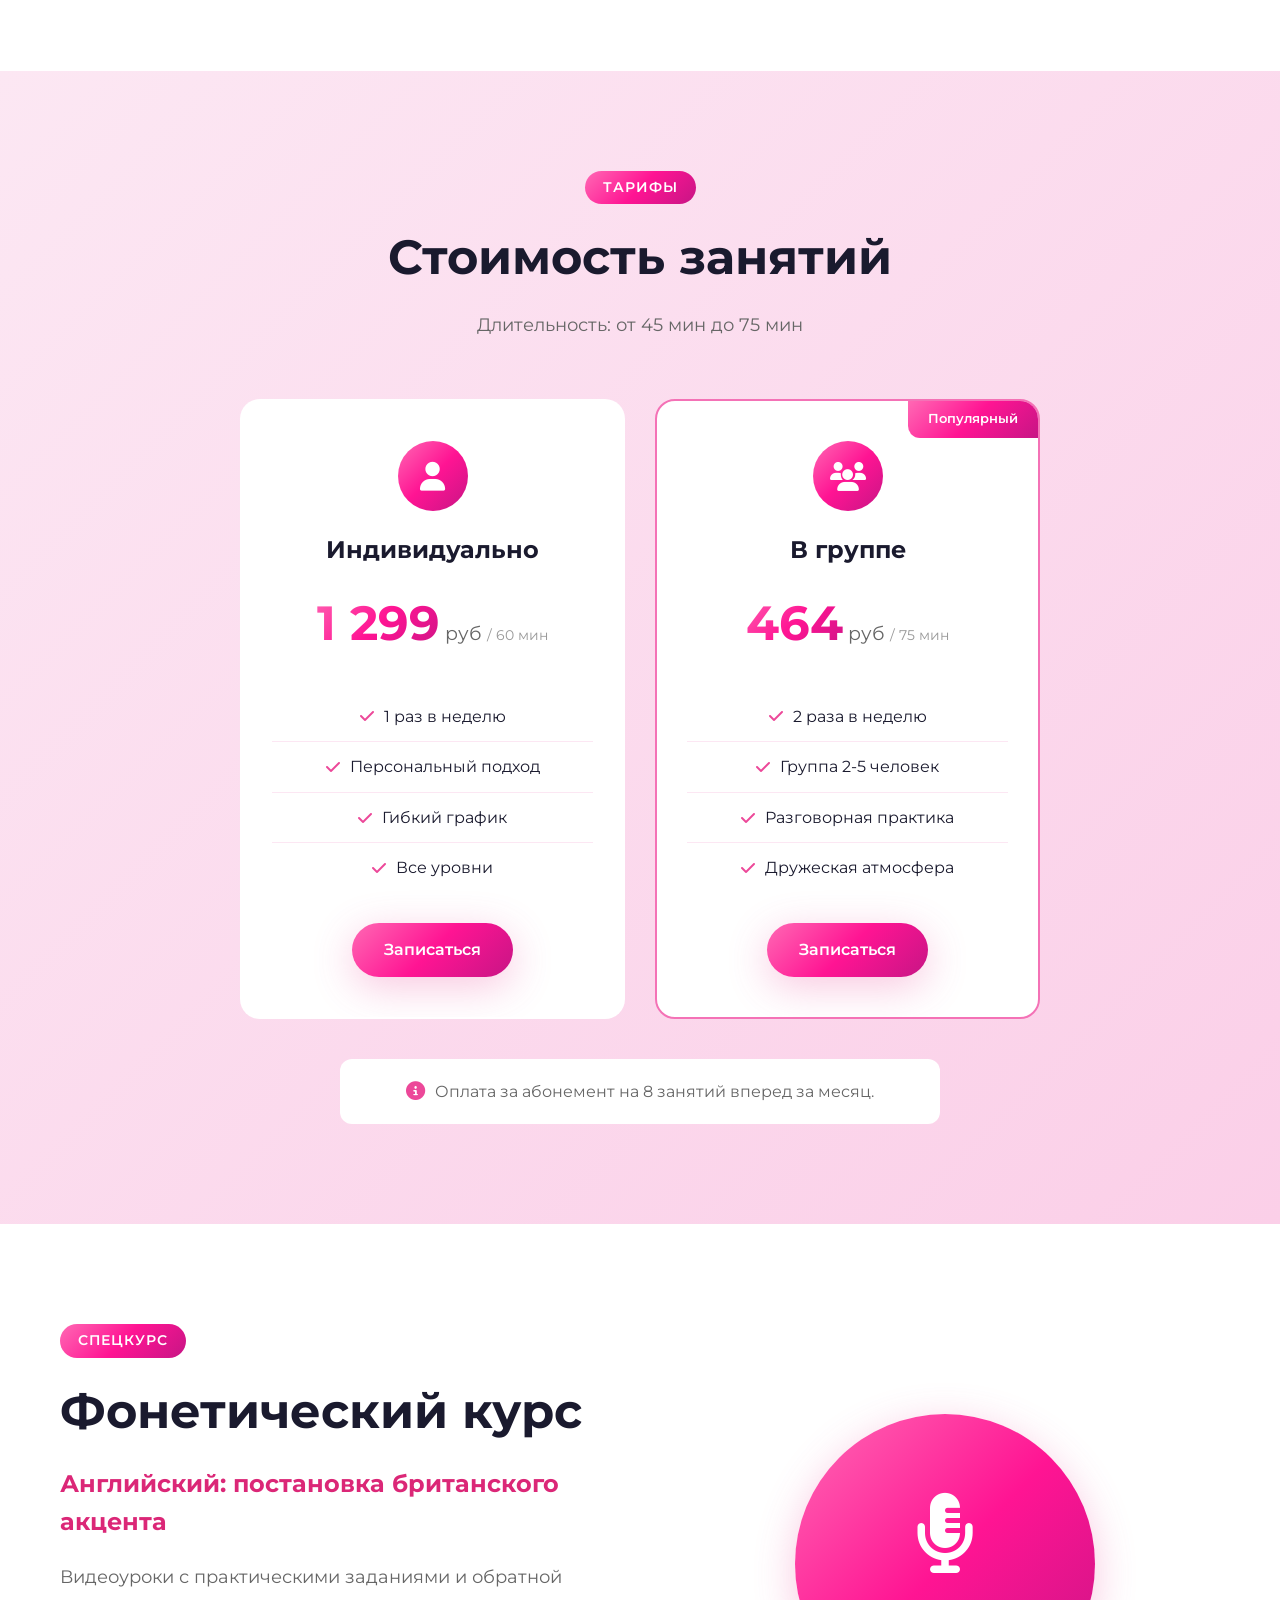
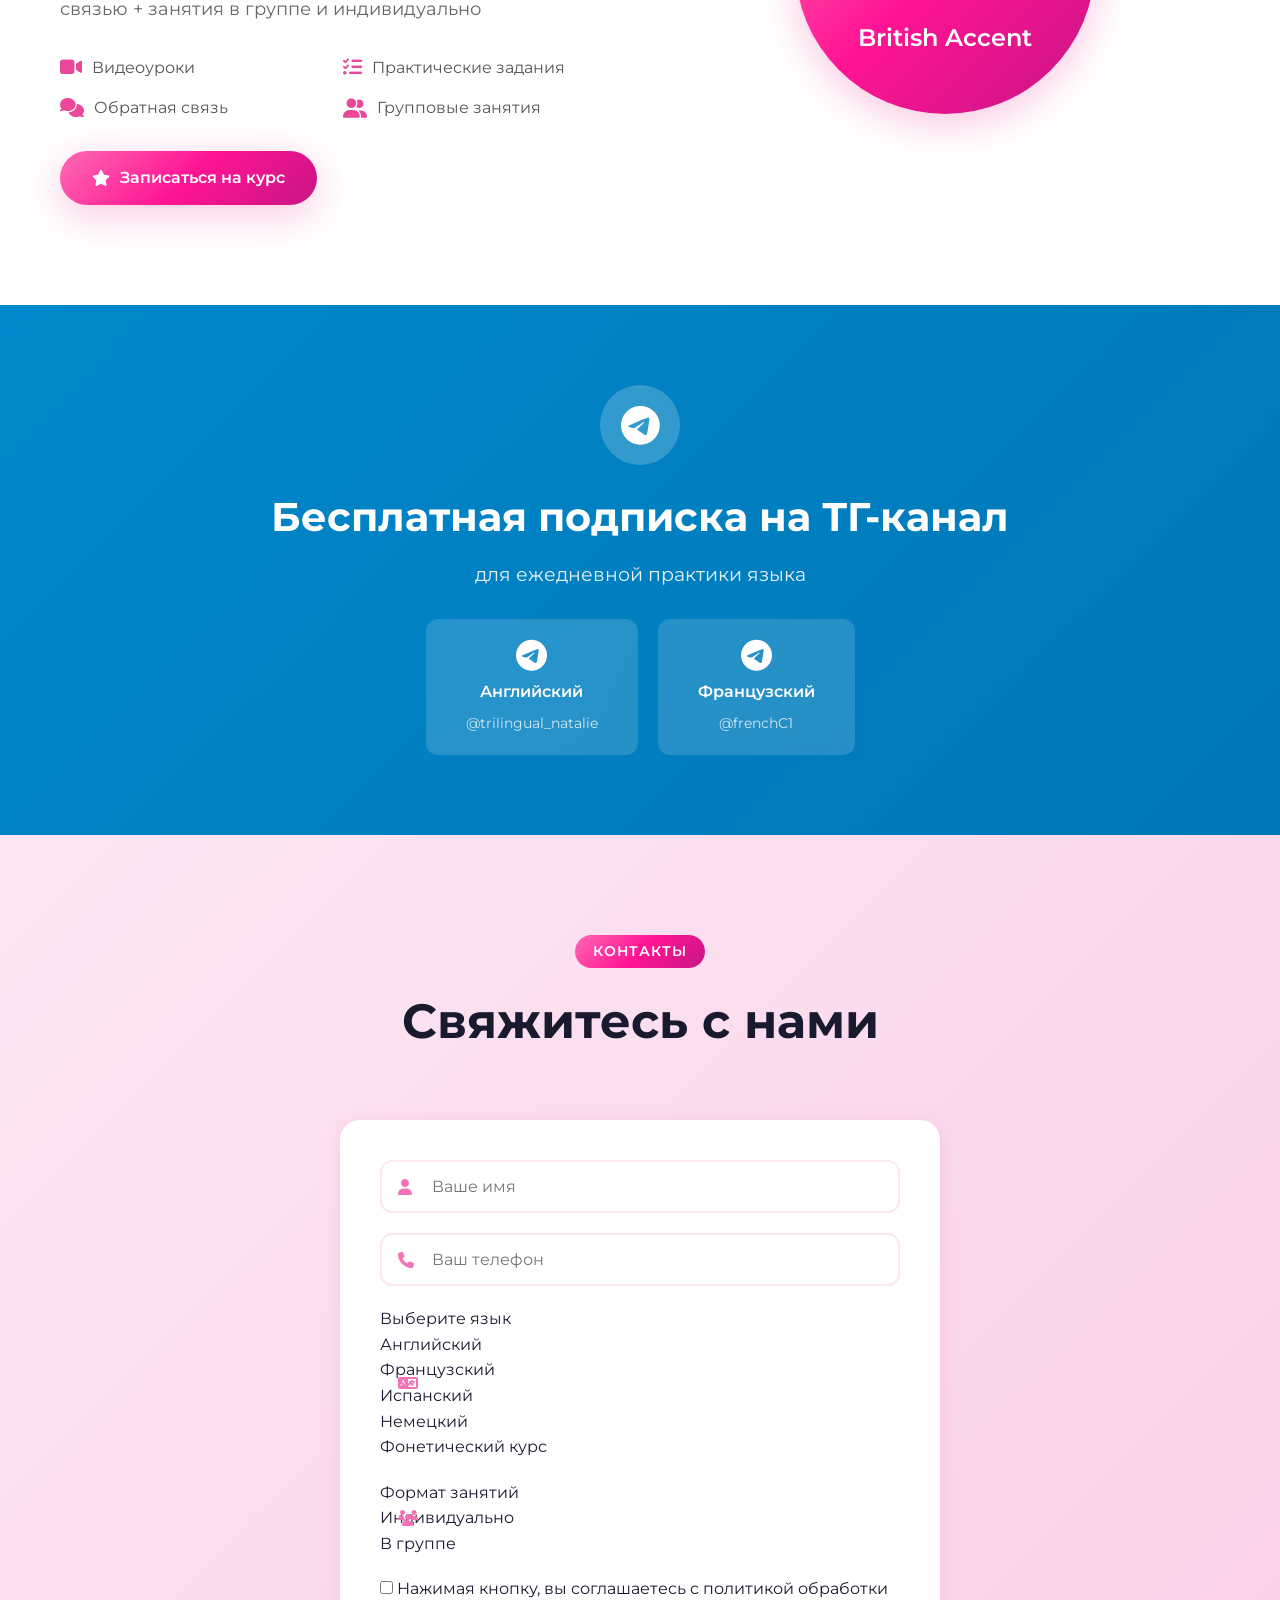
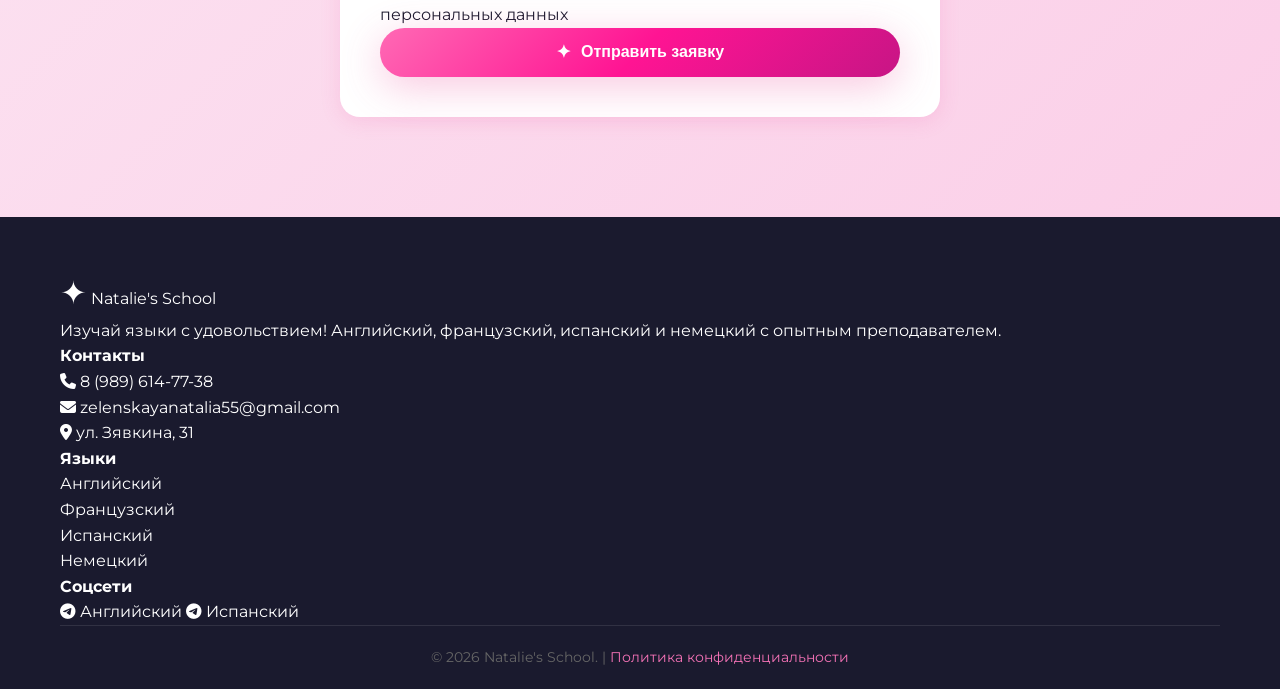
==== commit cbecbc53: "index.html" ====
--- a/index.html
+++ b/index.html
@@ -3,7 +3,8 @@
 <head>
     <meta charset="UTF-8">
     <meta name="viewport" content="width=device-width, initial-scale=1.0">
-    <title>Natalie International School</title>
+    <title>Natalie's School</title>
+    <link rel="icon" href="data:image/svg+xml,<svg xmlns='http://www.w3.org/2000/svg' viewBox='0 0 100 100'><text x='50' y='50' text-anchor='middle' dominant-baseline='central' font-size='80'>✦</text></svg>">
     <link rel="stylesheet" href="styles.css">
     <link href="https://fonts.googleapis.com/css2?family=Montserrat:wght@300;400;500;600;700&display=swap" rel="stylesheet">
     <link rel="stylesheet" href="https://cdnjs.cloudflare.com/ajax/libs/font-awesome/6.4.0/css/all.min.css">
@@ -14,15 +15,15 @@
     <!-- Navigation -->
     <nav class="navbar" id="navbar">
         <div class="nav-container">
-            <a href="#" class="logo">
+            <a href="#home" class="logo">
                 <span class="logo-icon">✦</span>
-                <span class="logo-text">Natalie's Studio</span>
+                <span class="logo-text">Natalie's School</span>
             </a>
             <ul class="nav-links">
-                <li><a href="#home">Главная</a></li>
+                <li><a href="tel:89896147738" class="nav-phone">8 (989) 614-77-38</a></li>
                 <li><a href="#languages">Языки</a></li>
                 <li><a href="#pricing">Цены</a></li>
-                <li><a href="#phonetics">Фонетика</a></li>
+                <li><a href="#phonetics">Спецкурс</a></li>
                 <li><a href="#contact">Контакты</a></li>
             </ul>
             <button class="nav-toggle" id="navToggle">
@@ -35,70 +36,31 @@
 
     <!-- Hero Section -->
     <section id="home" class="hero">
-        <div class="container hero-container">
+        <div class="hero-bg-overlay"></div>
+        <div class="hero-container">
             <div class="hero-content">
                 <h1 class="hero-title">
-                    <span class="line">Изучай языки</span>
-                    <span class="line accent">с Natalie</span>
+                    <span class="line">Изучай</span>
+                    <span class="line accent">иностранные</span>
+                    <span class="line">языки</span>
                 </h1>
-                <p class="hero-subtitle">Английский • Французский • Испанский • Немецкий</p>
+                <p class="hero-subtitle">Английский <span class="dot">·</span> Французский <span class="dot">·</span> Испанский <span class="dot">·</span> Немецкий</p>
+                <p class="hero-subtext">Наш сайт предлагает онлайн и офлайн занятия, гибкие расписания и индивидуальный подход к каждому ученику. Присоединяйтесь к нам, чтобы начать говорить на иностранном языке уже сегодня.</p>
                 <div class="hero-buttons">
                     <a href="#contact" class="btn btn-primary">
-                        <i class="fas fa-paper-plane"></i>
+                        <i class="fas fa-star"></i>
                         Записаться
                     </a>
                     <a href="#languages" class="btn btn-secondary">
-                        <i class="fas fa-play"></i>
-                        Узнать больше
-                    </a>
-                </div>
-                <div class="hero-phone">
-                    <i class="fas fa-phone"></i>
-                    <span>89896147738</span>
-                </div>
-            </div>
-            <div class="hero-visual">
-                <div class="floating-card card-1">
-                    <div class="card-icon">🇫🇷</div>
-                    <span>Français</span>
-                </div>
-                <div class="floating-card card-2">
-                    <div class="card-icon">🇬🇧</div>
-                    <span>English</span>
-                </div>
-                <div class="floating-card card-3">
-                    <div class="card-icon">🇪🇸</div>
-                    <span>Español</span>
-                </div>
-                <div class="floating-card card-4">
-                    <div class="card-icon">🇩🇪</div>
-                    <span>Deutsch</span>
-                </div>
-                <div class="globe-container">
-                    <div class="globe-wrapper">
-                        <div class="globe"></div>
-                        <div class="orbit orbit-1">
-                            <div class="orbit-dot"></div>
-                        </div>
-                        <div class="orbit orbit-2">
-                            <div class="orbit-dot orbit-dot-2"></div>
-                        </div>
-                    </div>
-                    <div class="globe-glow"></div>
-                    <div class="stars">
-                        <div class="star"></div>
-                        <div class="star"></div>
-                        <div class="star"></div>
-                        <div class="star"></div>
-                    </div>
-                </div>
-            </div>
-        </div>
-        <div class="scroll-indicator">
-            <div class="mouse">
-                <div class="wheel"></div>
-            </div>
-            <span>Листай вниз</span>
+                        Подробнее
+                        <i class="fas fa-arrow-right"></i>
+                    </a>
+                </div>
+                <div class="hero-quote">
+                    <i class="fas fa-quote-left"></i>
+                    <p>Каждый новый язык открывает дверь в новый мир. Начни своё путешествие прямо сейчас.</p>
+                </div>
+            </div>
         </div>
     </section>
 
@@ -114,11 +76,11 @@
                 <div class="language-card" data-lang="english">
                     <div class="card-glow"></div>
                     <div class="card-header">
-                        <span class="flag">🇬🇧</span>
+                        <img src="images/us.svg" alt="UK" class="flag-img">
                         <h3>Английский</h3>
                     </div>
                     <div class="card-body">
-                        <p>От начального до продвинутого уровня. Британский и американский английский.</p>
+                        <p>Все уровни: от A1 до C2. Британский и американский английский.</p>
                         <div class="card-features">
                             <span><i class="fas fa-clock"></i> 45-75 мин</span>
                             <span><i class="fas fa-users"></i> 1-5 чел</span>
@@ -131,7 +93,7 @@
                 <div class="language-card" data-lang="french">
                     <div class="card-glow"></div>
                     <div class="card-header">
-                        <span class="flag">🇫🇷</span>
+                        <img src="images/fr.svg" alt="FR" class="flag-img">
                         <h3>Французский</h3>
                     </div>
                     <div class="card-body">
@@ -148,7 +110,7 @@
                 <div class="language-card" data-lang="spanish">
                     <div class="card-glow"></div>
                     <div class="card-header">
-                        <span class="flag">🇪🇸</span>
+                        <img src="images/es.svg" alt="ES" class="flag-img">
                         <h3>Испанский</h3>
                     </div>
                     <div class="card-body">
@@ -165,7 +127,7 @@
                 <div class="language-card" data-lang="german">
                     <div class="card-glow"></div>
                     <div class="card-header">
-                        <span class="flag">🇩🇪</span>
+                        <img src="images/de.svg" alt="DE" class="flag-img">
                         <h3>Немецкий</h3>
                     </div>
                     <div class="card-body">
@@ -256,7 +218,7 @@
                 <div class="phonetics-text">
                     <span class="section-badge">Спецкурс</span>
                     <h2 class="section-title">Фонетический курс</h2>
-                    <h3 class="phonetics-subtitle">Постановка британского акцента</h3>
+                    <h3 class="phonetics-subtitle">Английский: постановка британского акцента</h3>
                     <p>Видеоуроки с практическими заданиями и обратной связью + занятия в группе и индивидуально</p>
                     <ul class="phonetics-features">
                         <li><i class="fas fa-video"></i> Видеоуроки</li>
@@ -313,60 +275,55 @@
                 <span class="section-badge">Контакты</span>
                 <h2 class="section-title">Свяжитесь с нами</h2>
             </div>
-            <div class="contact-grid">
-                <div class="contact-card">
-                    <div class="contact-icon">
+            <div class="contact-form-wrapper">
+                <form class="contact-form" id="contactForm" action="https://formspree.io/f/xwvwbvoq" method="POST">
+                    <div class="form-group">
+                        <input type="text" name="name" placeholder="Ваше имя" required>
+                        <i class="fas fa-user"></i>
+                    </div>
+                    <div class="form-group">
+                        <input type="tel" name="phone" placeholder="Ваш телефон" required>
                         <i class="fas fa-phone"></i>
                     </div>
-                    <h3>Телефон</h3>
-                    <a href="tel:89896147738">89896147738</a>
-                </div>
-                <div class="contact-card">
-                    <div class="contact-icon">
-                        <i class="fas fa-envelope"></i>
-                    </div>
-                    <h3>Email</h3>
-                    <a href="mailto:zelenskayanatalia55@gmail.com">zelenskayanatalia55@gmail.com</a>
-                </div>
-                <div class="contact-card">
-                    <div class="contact-icon">
-                        <i class="fas fa-map-marker-alt"></i>
-                    </div>
-                    <h3>Адрес</h3>
-                    <p>ул Зявкина, 31</p>
-                </div>
-            </div>
-            <div class="contact-form-wrapper">
-                <form class="contact-form" id="contactForm">
                     <div class="form-group">
-                        <input type="text" placeholder="Ваше имя" required>
-                        <i class="fas fa-user"></i>
+                        <i class="fas fa-language"></i>
+                        <div class="custom-select" data-name="language">
+                            <div class="custom-select-trigger">
+                                <span>Выберите язык</span>
+                                <i class="fas fa-chevron-down custom-arrow"></i>
+                            </div>
+                            <div class="custom-select-options">
+                                <div class="custom-option" data-value="english">Английский</div>
+                                <div class="custom-option" data-value="french">Французский</div>
+                                <div class="custom-option" data-value="spanish">Испанский</div>
+                                <div class="custom-option" data-value="german">Немецкий</div>
+                                <div class="custom-option" data-value="phonetics">Фонетический курс</div>
+                            </div>
+                        </div>
+                        <input type="hidden" name="language" required>
                     </div>
                     <div class="form-group">
-                        <input type="tel" placeholder="Ваш телефон" required>
-                        <i class="fas fa-phone"></i>
-                    </div>
-                    <div class="form-group">
-                        <select required>
-                            <option value="">Выберите язык</option>
-                            <option value="english">Английский</option>
-                            <option value="french">Французский</option>
-                            <option value="spanish">Испанский</option>
-                            <option value="german">Немецкий</option>
-                            <option value="phonetics">Фонетический курс</option>
-                        </select>
-                        <i class="fas fa-language"></i>
-                    </div>
-                    <div class="form-group">
-                        <select required>
-                            <option value="">Формат занятий</option>
-                            <option value="individual">Индивидуально</option>
-                            <option value="group">В группе</option>
-                        </select>
                         <i class="fas fa-users"></i>
+                        <div class="custom-select" data-name="format">
+                            <div class="custom-select-trigger">
+                                <span>Формат занятий</span>
+                                <i class="fas fa-chevron-down custom-arrow"></i>
+                            </div>
+                            <div class="custom-select-options">
+                                <div class="custom-option" data-value="individual">Индивидуально</div>
+                                <div class="custom-option" data-value="group">В группе</div>
+                            </div>
+                        </div>
+                        <input type="hidden" name="format" required>
+                    </div>
+                    <div class="form-consent">
+                        <label>
+                            <input type="checkbox" name="consent" required>
+                            <span>Нажимая кнопку, вы соглашаетесь с <a href="privacy-policy.html" target="_blank">политикой обработки персональных данных</a></span>
+                        </label>
                     </div>
                     <button type="submit" class="btn btn-primary btn-full">
-                        <i class="fas fa-paper-plane"></i>
+                        <span style="font-size: 1.1rem;">✦</span>
                         Отправить заявку
                     </button>
                 </form>
@@ -377,29 +334,47 @@
     <!-- Footer -->
     <footer class="footer">
         <div class="container">
-            <div class="footer-content">
-                <div class="footer-brand">
-                    <span class="logo-icon">✦</span>
-                <span class="logo-text">Natalie International School</span>
-                    <p>Изучай языки с удовольствием!</p>
-                </div>
-                <div class="footer-links">
-                    <a href="https://t.me/trilingual_natalie" target="_blank">
-                        <i class="fab fa-telegram-plane"></i>
-                    </a>
-                    <a href="https://t.me/frenchC1" target="_blank">
-                        <i class="fab fa-telegram-plane"></i>
-                    </a>
-                    <a href="mailto:zelenskayanatalia55@gmail.com">
-                        <i class="fas fa-envelope"></i>
-                    </a>
-                    <a href="tel:89896147738">
-                        <i class="fas fa-phone"></i>
-                    </a>
+            <div class="footer-grid">
+                <div class="footer-about">
+                    <a href="#home" class="footer-logo">
+                        <span class="logo-icon">✦</span>
+                        <span class="logo-text">Natalie's School</span>
+                    </a>
+                    <p>Изучай языки с удовольствием! Английский, французский, испанский и немецкий с опытным преподавателем.</p>
+                </div>
+                <div class="footer-section">
+                    <h4>Контакты</h4>
+                    <ul>
+                        <li><a href="tel:89896147738"><i class="fas fa-phone"></i> 8 (989) 614-77-38</a></li>
+                        <li><a href="mailto:zelenskayanatalia55@gmail.com"><i class="fas fa-envelope"></i> zelenskayanatalia55@gmail.com</a></li>
+                        <li><i class="fas fa-map-marker-alt"></i> ул. Зявкина, 31</li>
+                    </ul>
+                </div>
+                <div class="footer-section">
+                    <h4>Языки</h4>
+                    <ul>
+                        <li><a href="#languages">Английский</a></li>
+                        <li><a href="#languages">Французский</a></li>
+                        <li><a href="#languages">Испанский</a></li>
+                        <li><a href="#languages">Немецкий</a></li>
+                    </ul>
+                </div>
+                <div class="footer-section">
+                    <h4>Соцсети</h4>
+                    <div class="footer-social">
+                        <a href="https://t.me/trilingual_natalie" target="_blank" class="social-link">
+                            <i class="fab fa-telegram-plane"></i>
+                            <span>Английский</span>
+                        </a>
+                        <a href="https://t.me/frenchC1" target="_blank" class="social-link">
+                            <i class="fab fa-telegram-plane"></i>
+                            <span>Испанский</span>
+                        </a>
+                    </div>
                 </div>
             </div>
             <div class="footer-bottom">
-                <p>© 2026 Natalie International School. Все права защищены.</p>
+                <p>&copy; 2026 Natalie's School. | <a href="privacy-policy.html" style="color: var(--pink-400);">Политика конфиденциальности</a></p>
             </div>
         </div>
     </footer>
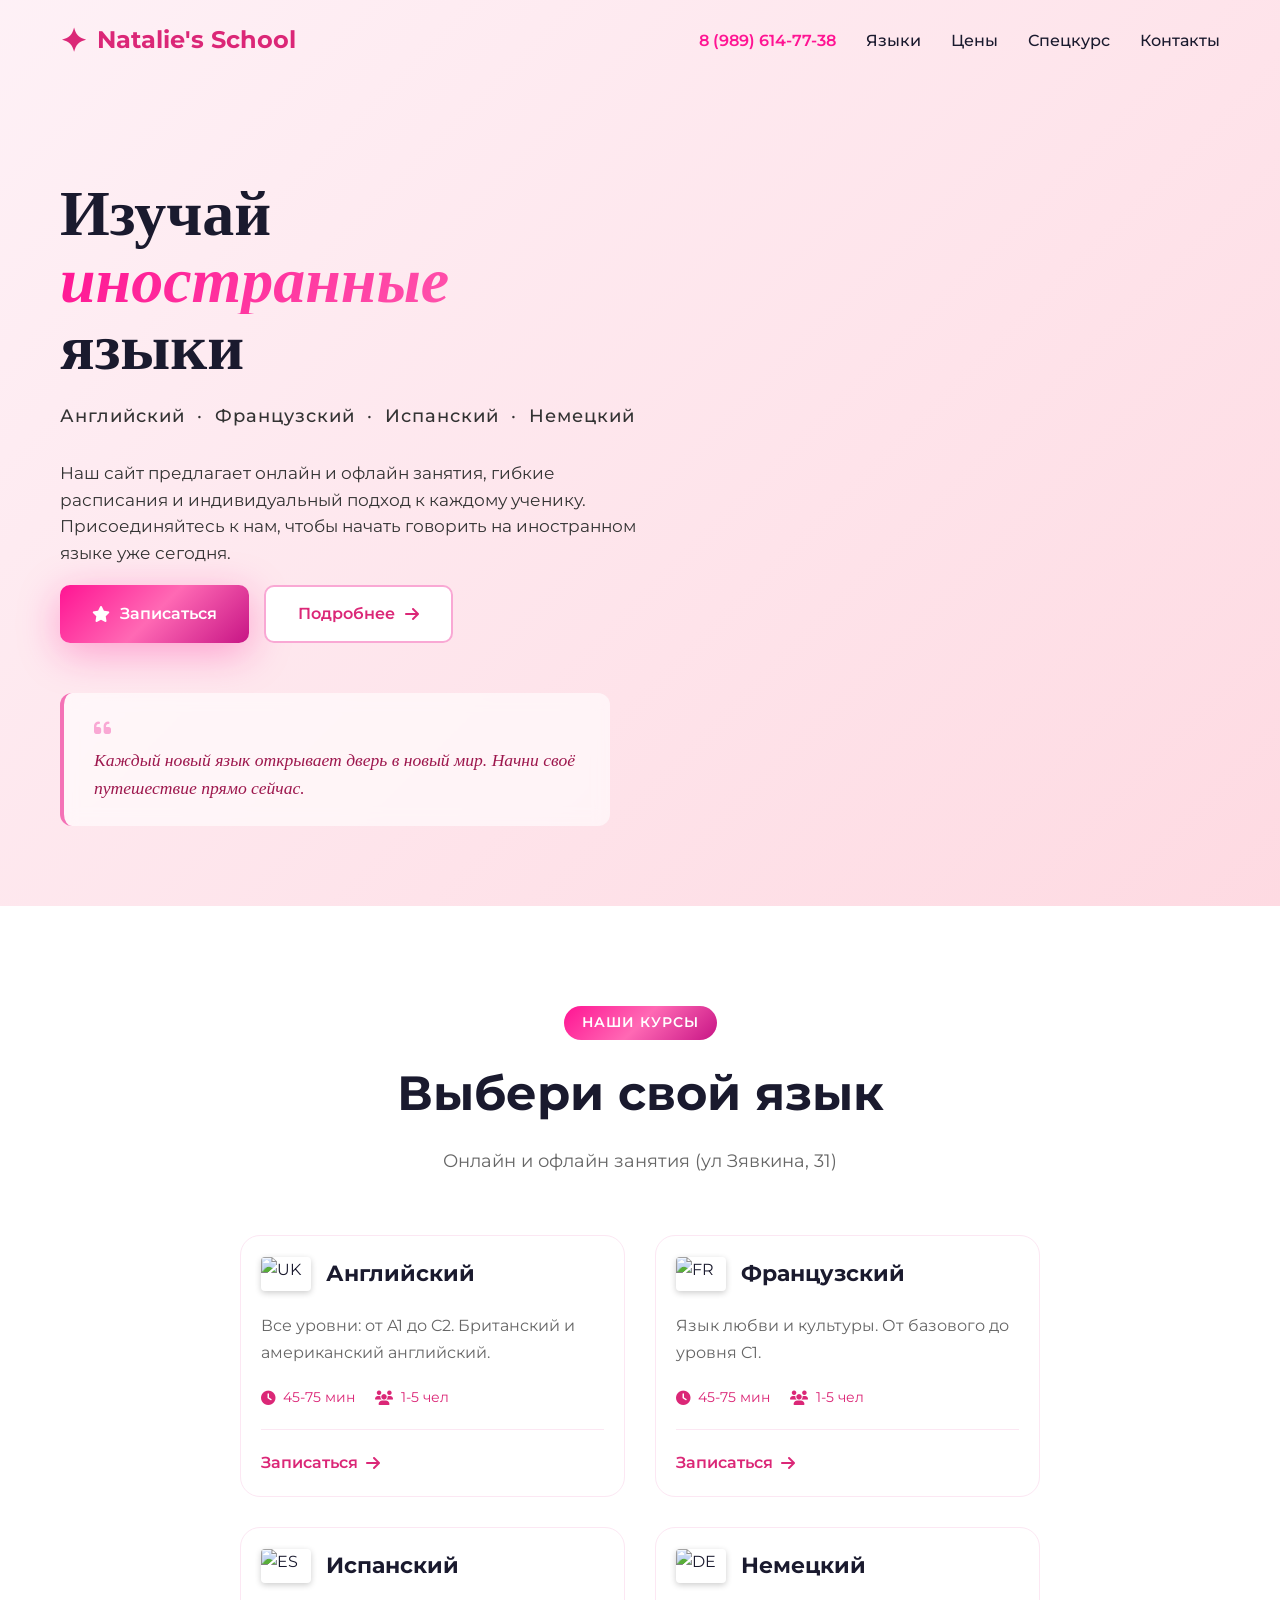
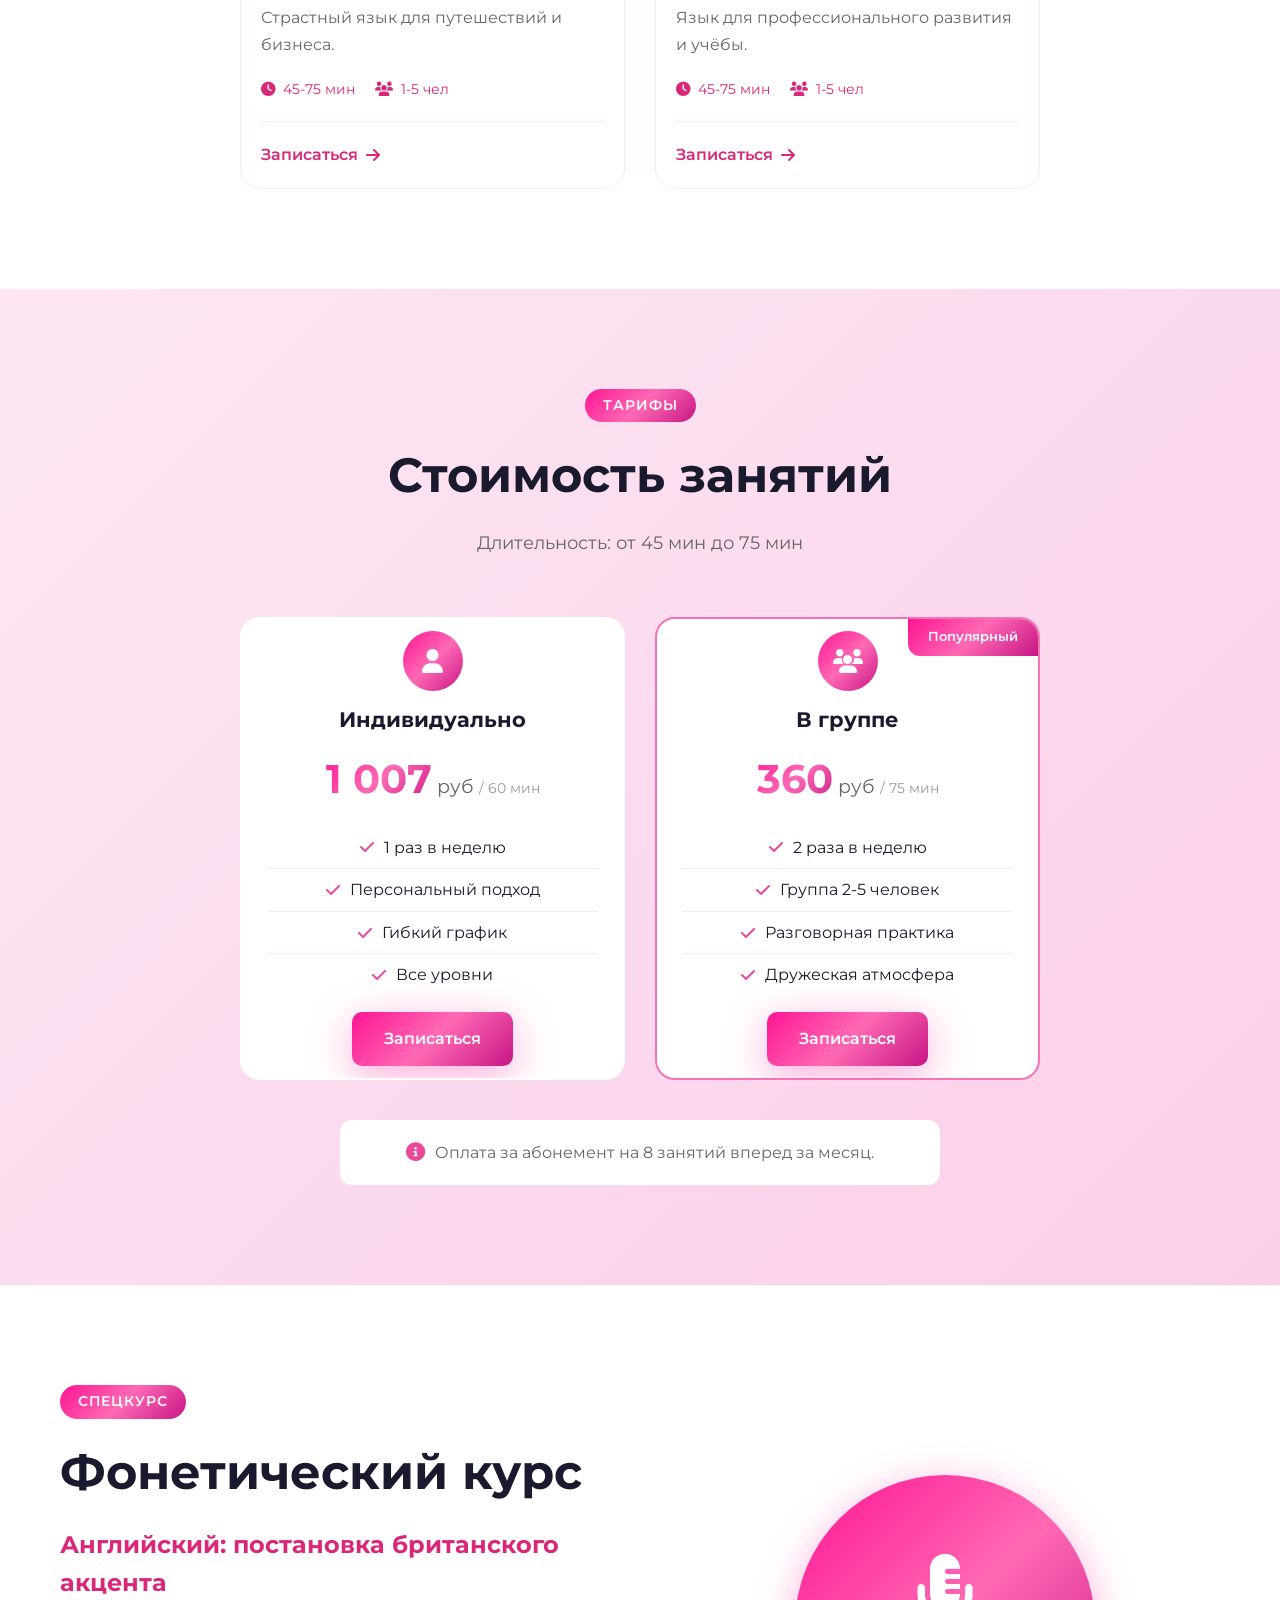
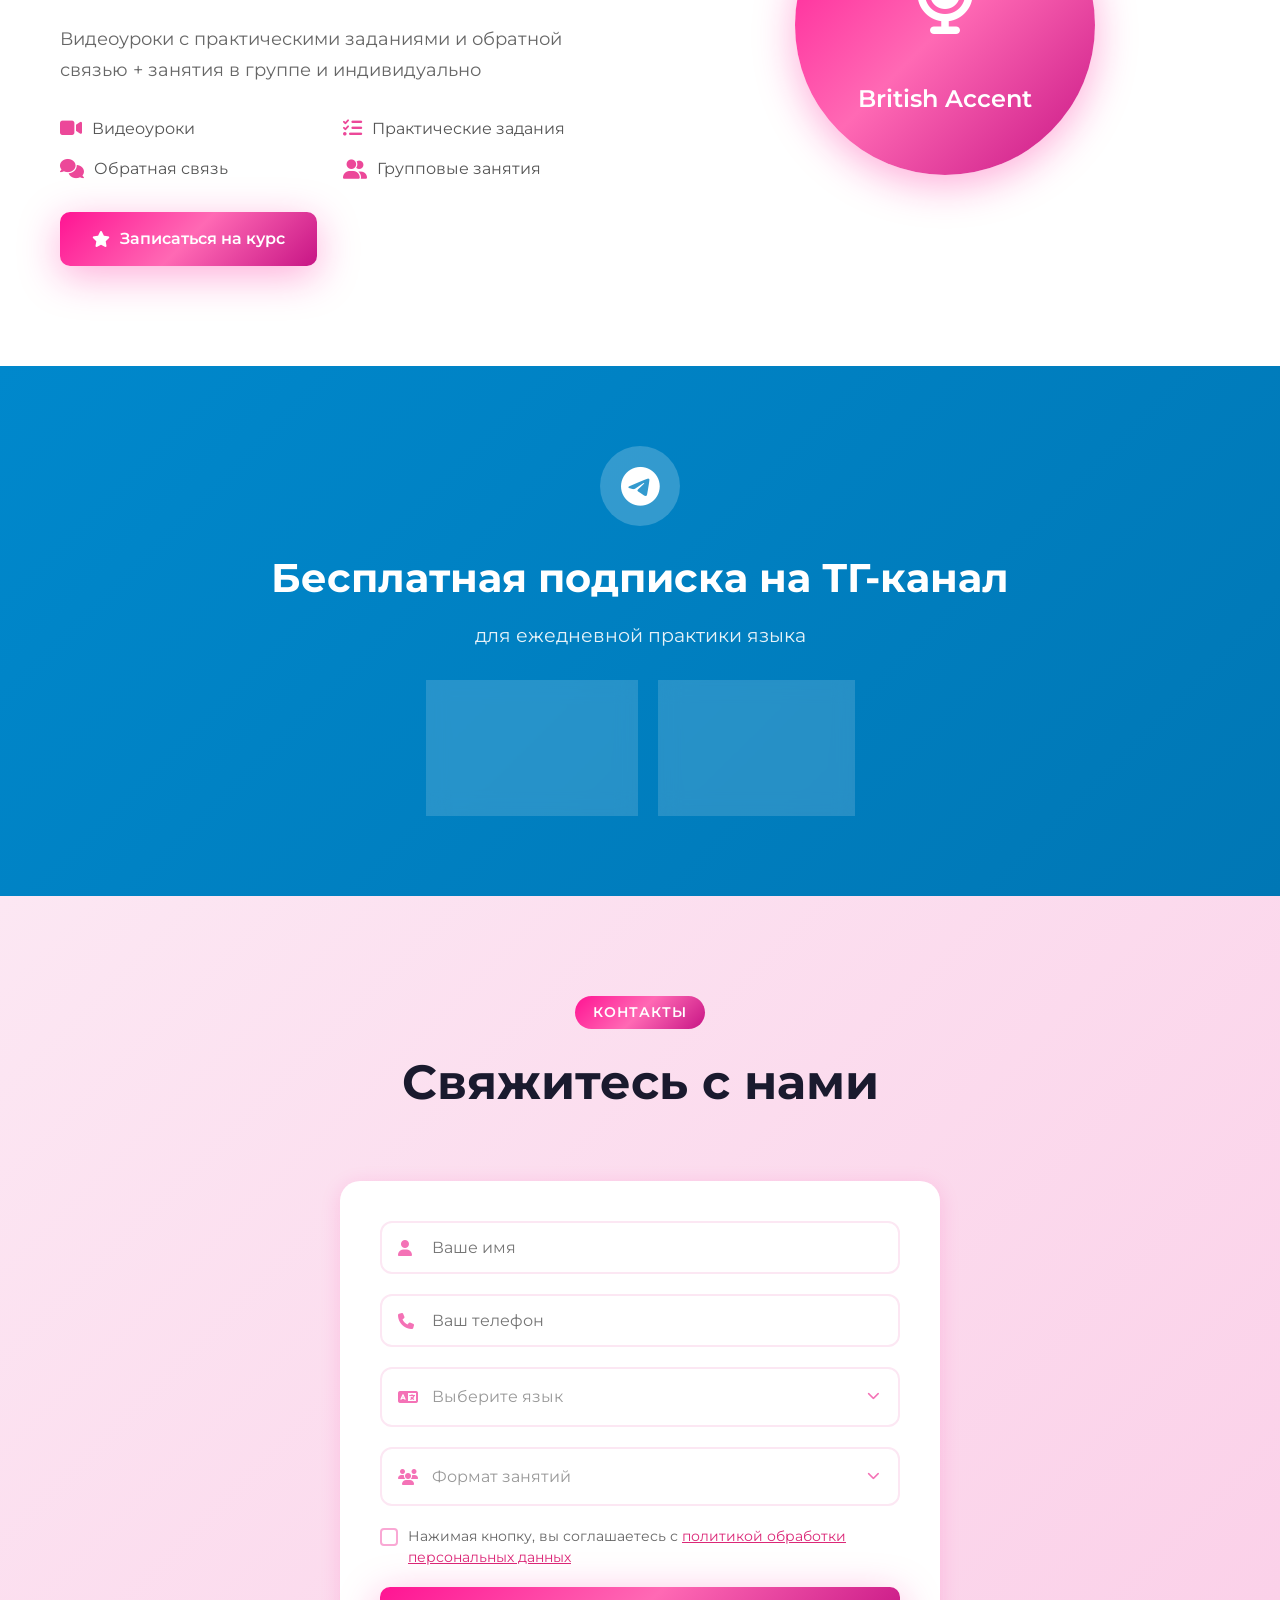
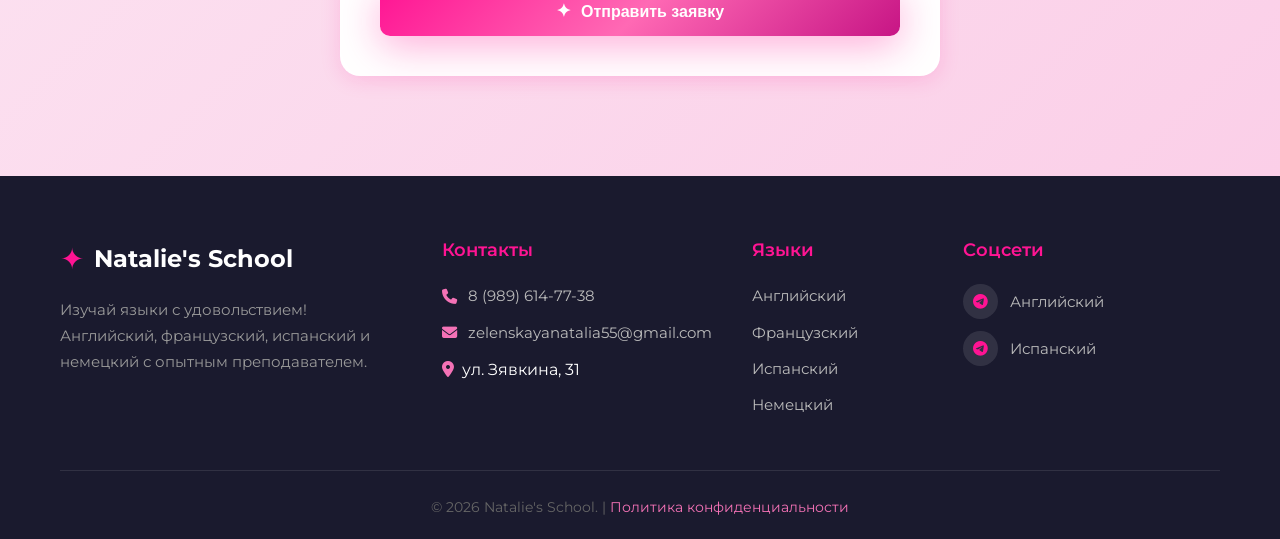
==== commit e07ba02f: "index.html" ====
--- a/index.html
+++ b/index.html
@@ -33,6 +33,7 @@
             </button>
         </div>
     </nav>
+    <div class="nav-overlay" id="navOverlay"></div>
 
     <!-- Hero Section -->
     <section id="home" class="hero">
--- a/styles.css
+++ b/styles.css
@@ -7,20 +7,27 @@
     --pink-400: #f472b6;
     --pink-500: #ec4899;
     --pink-600: #db2777;
-    --pink-700: #be185d;
-    --hot-pink: #ff69b4;
-    --magenta: #ff00ff;
+    --pink-700: #9d174d;
+    --hot-pink: #ff1493;
+    --magenta: #c71585;
     --gold: #ffd700;
     --white: #ffffff;
     --dark: #1a1a2e;
-    --gradient-barbie: linear-gradient(135deg, #ff69b4 0%, #ff1493 50%, #c71585 100%);
+    --gradient-barbie: linear-gradient(135deg, #ff1493 0%, #ff69b4 50%, #c71585 100%);
     --gradient-soft: linear-gradient(135deg, #fce7f3 0%, #fbcfe8 100%);
     --gradient-hero: linear-gradient(135deg, #fdf2f8 0%, #fce7f3 25%, #fbcfe8 50%, #f9a8d4 100%);
-    --shadow-barbie: 0 10px 40px rgba(236, 72, 153, 0.3);
-    --shadow-soft: 0 4px 20px rgba(236, 72, 153, 0.15);
+    --shadow-barbie: 0 10px 40px rgba(255, 20, 147, 0.35);
+    --shadow-soft: 0 4px 20px rgba(255, 20, 147, 0.15);
     --radius: 20px;
     --radius-sm: 12px;
     --transition: all 0.4s cubic-bezier(0.4, 0, 0.2, 1);
+    --frame-width: 1200px;
+    --frame-offset: 20px;
+}
+
+/* Global button radius */
+.btn, .card-btn {
+    border-radius: 10px;
 }
 
 /* ===== RESET ===== */
@@ -141,6 +148,16 @@
     width: 100%;
 }
 
+.nav-phone {
+    color: var(--hot-pink) !important;
+    font-weight: 600 !important;
+    text-align: right;
+}
+
+.nav-phone:hover {
+    color: var(--pink-700) !important;
+}
+
 .nav-toggle {
     display: none;
     flex-direction: column;
@@ -162,54 +179,73 @@
 /* ===== HERO ===== */
 .hero {
     min-height: 100vh;
-    display: flex;
-    align-items: center;
-    background: var(--gradient-hero);
+    background-image: url('images/beautiful-glamour-girl-smiling-biting-finger-thoughtful-gazing-camera-intrigued-checking-out-something-interesting-standing-pink-background.jpg');
+    background-size: cover;
+    background-position: center;
     position: relative;
     overflow: hidden;
 }
 
-.hero::before {
-    content: '';
+.hero-bg-overlay {
     position: absolute;
-    top: -50%;
-    right: -20%;
-    width: 800px;
-    height: 800px;
-    background: radial-gradient(circle, rgba(255, 105, 180, 0.2) 0%, transparent 70%);
-    border-radius: 50%;
-    animation: pulse-glow 4s infinite ease-in-out;
-}
-
-@keyframes pulse-glow {
-    0%, 100% { transform: scale(1); opacity: 0.5; }
-    50% { transform: scale(1.1); opacity: 0.8; }
+    top: 0;
+    left: 0;
+    width: 100%;
+    height: 100%;
+    background: linear-gradient(135deg, rgba(255, 240, 245, 0.6) 0%, rgba(255, 182, 193, 0.4) 100%);
+    z-index: 0;
+    pointer-events: none;
 }
 
 .hero-container {
-    display: flex;
-    align-items: center;
-    justify-content: space-between;
-    padding-top: 120px;
-    padding-bottom: 60px;
-}
+    max-width: var(--frame-width);
+    margin: 0 auto;
+    padding: 180px 20px 80px;
+    display: flex;
+    justify-content: flex-start;
+    align-items: flex-start;
+    position: relative;
+    z-index: 1;
+}
+
+.hero-left {
+    flex: 0 0 40%;
+    max-width: 40%;
+}
+.hero-visual {
+    flex: 1 1 auto;
+}
+
+/* cleaned: single hero-panel definition below */
 
 .hero-content {
+    display: block;
+    width: 100%;
+    text-align: left;
     z-index: 1;
 }
 
-.hero-visual {
-    position: relative;
-    width: 450px;
-    height: 450px;
-    z-index: 1;
+/* Two-column layout option (restore previous two-column look) */
+.hero-left { flex: 0 0 40%; max-width: 40%; }
+.hero-visual { flex: 1 1 auto; }
+
+/* Panel replacing the red square block on the hero section */
+.hero-panel {
+    background: rgba(255, 255, 255, 0.92);
+    border-radius: 10px 10px 50px 10px;
+    padding: 28px 34px;
+    width: fit-content;
+    margin-left: 0;
+    border: 2px solid var(--pink-600);
+    box-shadow: 0 8px 40px rgba(0,0,0,0.04);
 }
 
 .hero-title {
-    font-family: 'Montserrat', sans-serif;
+    font-family: 'Playfair Display', serif;
     font-size: 4rem;
-    line-height: 1.1;
+    line-height: 1.05;
     margin-bottom: 20px;
+    color: var(--dark);
 }
 
 .hero-title .line {
@@ -217,36 +253,166 @@
 }
 
 .hero-title .accent {
+    font-style: italic;
     background: var(--gradient-barbie);
     -webkit-background-clip: text;
     -webkit-text-fill-color: transparent;
     background-clip: text;
+    text-decoration: none;
 }
 
 .hero-subtitle {
+    font-size: 1.1rem;
+    color: #333;
+    margin-bottom: 30px;
+    letter-spacing: 1px;
+    font-weight: 500;
+}
+
+/* Additional descriptive text under languages */
+.hero-subtext {
+    width: 100%;
+    max-width: 600px;
+    display: block;
+    font-size: 1.05rem;
+    color: #333;
+    margin: 6px 0 18px;
+}
+
+.hero-subtitle .dot {
+    margin: 0 6px;
+    color: currentColor;
+}
+
+.hero-buttons {
+    display: flex;
+    gap: 15px;
+    margin-bottom: 40px;
+}
+
+.hero-quote {
+    margin-top: 50px;
+    padding: 24px 30px;
+    background: rgba(255,255,255,0.6);
+    backdrop-filter: blur(8px);
+    border-radius: 12px;
+    border-left: 4px solid var(--pink-400);
+    max-width: 550px;
+    position: relative;
+}
+
+.hero-quote i {
     font-size: 1.2rem;
-    color: #666;
-    margin-bottom: 30px;
-    letter-spacing: 2px;
-}
-
-.hero-buttons {
-    display: flex;
-    gap: 15px;
-    margin-bottom: 30px;
-}
-
-.hero-phone {
-    display: flex;
-    align-items: center;
-    gap: 10px;
+    color: var(--pink-300);
+    margin-bottom: 8px;
+}
+
+.hero-quote p {
+    font-family: 'Playfair Display', serif;
     font-size: 1.1rem;
-    color: var(--pink-600);
+    font-style: italic;
+    color: var(--pink-700);
+    line-height: 1.6;
+}
+
+.hero-marquee::before,
+.hero-marquee::after {
+    content: '';
+    position: absolute;
+    top: 0;
+    width: 150px;
+    height: 100%;
+    z-index: 2;
+    pointer-events: none;
+}
+
+.hero-marquee::before {
+    left: 0;
+    background: linear-gradient(to right, rgba(253,242,248,0.9), transparent);
+}
+
+.hero-marquee::after {
+    right: 0;
+    background: linear-gradient(to left, rgba(253,242,248,0.9), transparent);
+}
+
+.hero-marquee-track {
+    display: flex;
+    gap: 50px;
+    animation: marquee 25s linear infinite;
+    width: max-content;
+}
+
+.hero-marquee-item {
+    font-family: 'Playfair Display', serif;
+    font-size: 2rem;
     font-weight: 600;
-}
-
-.hero-phone i {
-    animation: ring 2s infinite;
+    color: var(--pink-300);
+    white-space: nowrap;
+    transition: var(--transition);
+}
+
+.hero-marquee-item:hover {
+    color: var(--hot-pink);
+}
+
+@keyframes marquee {
+    0% { transform: translateX(0); }
+    100% { transform: translateX(-50%); }
+}
+
+.hero-features {
+    display: grid;
+    grid-template-columns: repeat(3, 1fr);
+    gap: 24px;
+    margin-top: 60px;
+    max-width: var(--frame-width);
+    margin-left: auto;
+    margin-right: auto;
+}
+
+.hero-feature-card {
+    background: rgba(255,255,255,0.85);
+    backdrop-filter: blur(10px);
+    border-radius: 16px;
+    padding: 30px 24px;
+    text-align: center;
+    border: 2px solid rgba(255,20,147,0.15);
+    transition: var(--transition);
+}
+
+.hero-feature-card:hover {
+    transform: translateY(-8px);
+    box-shadow: var(--shadow-barbie);
+    border-color: var(--pink-400);
+}
+
+.hero-feature-card i {
+    font-size: 2.5rem;
+    background: var(--gradient-barbie);
+    -webkit-background-clip: text;
+    -webkit-text-fill-color: transparent;
+    background-clip: text;
+    margin-bottom: 16px;
+}
+
+.hero-feature-card h3 {
+    font-family: 'Montserrat', sans-serif;
+    font-size: 1.15rem;
+    font-weight: 600;
+    margin-bottom: 10px;
+    color: var(--dark);
+}
+
+.hero-feature-card p {
+    font-size: 0.95rem;
+    color: #555;
+    line-height: 1.6;
+}
+
+@keyframes fadeSlideDown {
+    from { opacity: 0; transform: translateY(-20px); }
+    to { opacity: 1; transform: translateY(0); }
 }
 
 @keyframes ring {
@@ -259,240 +425,18 @@
     60% { transform: rotate(0deg); }
 }
 
-.hero-visual {
-    position: relative;
-    width: 500px;
-    height: 500px;
-    z-index: 1;
-}
-
-.globe-container {
-    position: absolute;
-    top: 50%;
-    left: 50%;
-    transform: translate(-50%, -50%);
-    width: 280px;
-    height: 280px;
-    perspective: 1000px;
-}
-
-.globe-wrapper {
-    position: relative;
-    width: 100%;
-    height: 100%;
-    transform-style: preserve-3d;
-    animation: globe-float 6s ease-in-out infinite;
-}
-
-.globe {
-    position: absolute;
-    top: 50%;
-    left: 50%;
-    transform: translate(-50%, -50%);
-    width: 140px;
-    height: 140px;
-    border-radius: 50%;
-    background: 
-        radial-gradient(circle at 35% 25%, rgba(255,255,255,0.4) 0%, transparent 50%),
-        radial-gradient(circle at 30% 30%, #ffc0cb 0%, #ff69b4 30%, #db2777 70%, #9d174d 100%);
-    box-shadow: 
-        inset -25px -25px 50px rgba(0,0,0,0.25),
-        inset 15px 15px 30px rgba(255,255,255,0.3),
-        0 0 40px rgba(255, 105, 180, 0.4),
-        0 0 80px rgba(255, 105, 180, 0.2);
-}
-
-.globe::before {
-    content: '';
-    position: absolute;
-    top: 10%;
-    left: 15%;
-    width: 25%;
-    height: 20%;
-    background: radial-gradient(ellipse, rgba(255,255,255,0.5) 0%, transparent 70%);
-    border-radius: 50%;
-    transform: rotate(-20deg);
-}
-
-.orbit {
-    position: absolute;
-    top: 50%;
-    left: 50%;
-    border-radius: 50%;
-    border: 1.5px solid rgba(255, 105, 180, 0.5);
-    transform-style: preserve-3d;
-}
-
-.orbit-1 {
-    width: 220px;
-    height: 220px;
-    transform: translate(-50%, -50%) rotateX(75deg);
-    animation: orbit-rotate-1 12s linear infinite;
-}
-
-.orbit-2 {
-    width: 260px;
-    height: 260px;
-    transform: translate(-50%, -50%) rotateX(80deg) rotateZ(60deg);
-    animation: orbit-rotate-2 15s linear infinite;
-    border-color: rgba(219, 39, 119, 0.4);
-}
-
-.orbit-dot {
-    position: absolute;
-    width: 8px;
-    height: 8px;
-    background: var(--pink-500);
-    border-radius: 50%;
-    box-shadow: 0 0 10px rgba(255, 105, 180, 0.8);
-    top: 50%;
-    left: -4px;
-    transform: translateY(-50%);
-}
-
-.orbit-dot-2 {
-    background: var(--pink-600);
-    width: 6px;
-    height: 6px;
-}
-
-.globe-glow {
-    position: absolute;
-    top: 50%;
-    left: 50%;
-    transform: translate(-50%, -50%);
-    width: 400px;
-    height: 400px;
-    background: radial-gradient(circle, rgba(255, 105, 180, 0.12) 0%, transparent 60%);
-    animation: glow-pulse 4s ease-in-out infinite;
-    pointer-events: none;
-}
-
-.stars {
-    position: absolute;
-    width: 100%;
-    height: 100%;
-    top: 0;
-    left: 0;
-}
-
-.star {
-    position: absolute;
-    width: 4px;
-    height: 4px;
-    background: #fff;
-    border-radius: 50%;
-    animation: star-twinkle 2s ease-in-out infinite;
-}
-
-.star:nth-child(1) { top: 20%; left: 15%; animation-delay: 0s; }
-.star:nth-child(2) { top: 60%; left: 80%; animation-delay: 0.5s; }
-.star:nth-child(3) { top: 75%; left: 20%; animation-delay: 1s; }
-.star:nth-child(4) { top: 30%; left: 85%; animation-delay: 1.5s; }
-
-@keyframes globe-float {
-    0%, 100% { transform: translateY(0); }
-    50% { transform: translateY(-15px); }
-}
-
-@keyframes orbit-rotate-1 {
-    0% { transform: translate(-50%, -50%) rotateX(75deg) rotateZ(0deg); }
-    100% { transform: translate(-50%, -50%) rotateX(75deg) rotateZ(360deg); }
-}
-
-@keyframes orbit-rotate-2 {
-    0% { transform: translate(-50%, -50%) rotateX(80deg) rotateZ(60deg); }
-    100% { transform: translate(-50%, -50%) rotateX(80deg) rotateZ(420deg); }
-}
-
-@keyframes glow-pulse {
-    0%, 100% { transform: translate(-50%, -50%) scale(1); opacity: 0.7; }
-    50% { transform: translate(-50%, -50%) scale(1.1); opacity: 1; }
-}
-
-@keyframes star-twinkle {
-    0%, 100% { opacity: 0.3; transform: scale(1); }
-    50% { opacity: 1; transform: scale(1.3); }
-}
-
-.floating-card {
-    position: absolute;
-    background: var(--white);
-    padding: 15px 25px;
-    border-radius: var(--radius-sm);
-    box-shadow: var(--shadow-barbie);
-    display: flex;
-    align-items: center;
-    gap: 10px;
-    font-weight: 600;
-    animation: float 6s infinite ease-in-out;
-}
-
-.card-icon {
-    font-size: 2rem;
-}
-
-.card-1 { top: 10%; left: 10%; animation-delay: 0s; }
-.card-2 { top: 10%; right: 10%; animation-delay: 1.5s; }
-.card-3 { bottom: 20%; left: 5%; animation-delay: 3s; }
-.card-4 { bottom: 10%; right: 15%; animation-delay: 4.5s; }
-
 @keyframes float {
     0%, 100% { transform: translateY(0px); }
     50% { transform: translateY(-20px); }
 }
 
-.scroll-indicator {
-    position: absolute;
-    bottom: 30px;
-    left: 50%;
-    transform: translateX(-50%);
-    display: flex;
-    flex-direction: column;
-    align-items: center;
-    gap: 10px;
-    color: var(--pink-600);
-    font-size: 0.9rem;
-    animation: bounce-down 2s infinite;
-}
-
-.mouse {
-    width: 25px;
-    height: 40px;
-    border: 2px solid var(--pink-600);
-    border-radius: 15px;
-    position: relative;
-}
-
-.wheel {
-    width: 4px;
-    height: 8px;
-    background: var(--pink-600);
-    border-radius: 2px;
-    position: absolute;
-    top: 8px;
-    left: 50%;
-    transform: translateX(-50%);
-    animation: scroll-wheel 2s infinite;
-}
-
-@keyframes scroll-wheel {
-    0% { opacity: 1; top: 8px; }
-    100% { opacity: 0; top: 20px; }
-}
-
-@keyframes bounce-down {
-    0%, 100% { transform: translateX(-50%) translateY(0); }
-    50% { transform: translateX(-50%) translateY(10px); }
-}
-
 /* ===== BUTTONS ===== */
 .btn {
     display: inline-flex;
     align-items: center;
     gap: 10px;
     padding: 14px 32px;
-    border-radius: 50px;
+    border-radius: 10px;
     font-weight: 600;
     font-size: 1rem;
     transition: var(--transition);
@@ -567,16 +511,18 @@
 
 .languages-grid {
     display: grid;
-    grid-template-columns: repeat(auto-fit, minmax(260px, 1fr));
+    grid-template-columns: repeat(2, 1fr);
     gap: 30px;
+    max-width: 800px;
+    margin: 0 auto;
 }
 
 .language-card {
     background: var(--white);
     border-radius: var(--radius);
-    padding: 30px;
+    padding: 20px;
     position: relative;
-    overflow: hidden;
+    overflow: visible;
     transition: var(--transition);
     border: 1px solid var(--pink-100);
 }
@@ -610,19 +556,60 @@
     margin-bottom: 20px;
 }
 
-.flag {
-    font-size: 3rem;
+.flag-img {
+    width: 50px;
+    height: 34px;
+    object-fit: cover;
+    border-radius: 4px;
+    box-shadow: 0 2px 6px rgba(0,0,0,0.2);
+    vertical-align: middle;
+    flex-shrink: 0;
+}
+
+.flag-us {
+    background-image: url('images/us.svg');
+}
+
+.flag-fr {
+    background-image: url('images/fr.svg');
+}
+
+.flag-es {
+    background-image: url('images/es.svg');
+}
+
+.flag-de {
+    background-image: url('images/de.svg');
+}
+
+.flag-gb {
+    background-image: url("data:image/svg+xml,%3Csvg xmlns='http://www.w3.org/2000/svg' viewBox='0 0 3 2'%3E%3Crect width='3' height='2' fill='%23012169'/%3E%3Crect width='3' height='2' fill='%23fff' transform='translate(0,0)'/%3E%3Crect width='3' height='2' fill='%23C8102E' transform='translate(0,.5)'/%3E%3C/svg%3E");
+    background: url("data:image/svg+xml,%3Csvg xmlns='http://www.w3.org/2000/svg' viewBox='0 0 60 30'%3E%3Cpath fill='%23012169' d='M0 0h60v30H0z'/%3E%3Cpath fill='%23fff' d='M21.85 0h16.3v30H21.85zM0 16.35h60v12.3H0z'/%3E%3Cpath fill='%23C8102E' d='M22.45 0h15.1v30H22.45zM0 17.85h60v9H0z'/%3E%3C/svg%3E");
+}
+
+.flag-fr {
+    background-image: url("data:image/svg+xml,%3Csvg xmlns='http://www.w3.org/2000/svg' viewBox='0 0 60 40'%3E%3Crect width='60' height='40' fill='%23002395'/%3E%3Crect width='20' height='40' fill='%23fff'/%3E%3Crect width='14' height='40' x='23' fill='%23ED2939'/%3E%3C/svg%3E");
+}
+
+.flag-es {
+    background-image: url("data:image/svg+xml,%3Csvg xmlns='http://www.w3.org/2000/svg' viewBox='0 0 60 40'%3E%3Crect width='60' height='40' fill='%23AA151B'/%3E%3Crect width='60' height='12' fill='%23F1BF00'/%3E%3Crect width='60' height='4' y='18' fill='%23AA151B'/%3E%3Crect width='60' height='4' y='28' fill='%23AA151B'/%3E%3C/svg%3E");
+}
+
+.flag-de {
+    background-image: url("data:image/svg+xml,%3Csvg xmlns='http://www.w3.org/2000/svg' viewBox='0 0 60 40'%3E%3Crect width='60' height='13.33' fill='%23000'/%3E%3Crect width='60' height='13.33' y='13.33' fill='%23DD0000'/%3E%3Crect width='60' height='13.33' y='26.66' fill='%23FFCC00'/%3E%3C/svg%3E");
 }
 
 .card-header h3 {
     font-family: 'Montserrat', sans-serif;
-    font-size: 1.5rem;
+    font-size: 1.4rem;
+    white-space: nowrap;
 }
 
 .card-body p {
     color: #666;
     margin-bottom: 20px;
     line-height: 1.7;
+    word-wrap: break-word;
 }
 
 .card-features {
@@ -675,7 +662,7 @@
 .pricing-card {
     background: var(--white);
     border-radius: var(--radius);
-    padding: 40px 30px;
+    padding: 12px 25px;
     text-align: center;
     transition: var(--transition);
     border: 2px solid transparent;
@@ -710,26 +697,26 @@
 }
 
 .pricing-header {
-    margin-bottom: 30px;
+    margin-bottom: 16px;
 }
 
 .pricing-icon {
-    width: 70px;
-    height: 70px;
+    width: 60px;
+    height: 60px;
     background: var(--gradient-barbie);
     border-radius: 50%;
     display: flex;
     align-items: center;
     justify-content: center;
-    margin: 0 auto 20px;
-    font-size: 1.8rem;
+    margin: 0 auto 12px;
+    font-size: 1.5rem;
     color: var(--white);
 }
 
 .pricing-header h3 {
     font-family: 'Montserrat', sans-serif;
-    font-size: 1.5rem;
-    margin-bottom: 15px;
+    font-size: 1.3rem;
+    margin-bottom: 10px;
 }
 
 .pricing-price {
@@ -740,7 +727,7 @@
 }
 
 .pricing-price .amount {
-    font-size: 3rem;
+    font-size: 2.5rem;
     font-weight: 700;
     background: var(--gradient-barbie);
     -webkit-background-clip: text;
@@ -759,11 +746,15 @@
 }
 
 .pricing-body {
-    margin-bottom: 30px;
+    margin-bottom: 16px;
+}
+
+.pricing-footer {
+    margin-top: 16px;
 }
 
 .pricing-features li {
-    padding: 12px 0;
+    padding: 8px 0;
     border-bottom: 1px solid var(--pink-100);
     display: flex;
     align-items: center;
@@ -1044,78 +1035,309 @@
     box-shadow: 0 0 0 4px rgba(236, 72, 153, 0.1);
 }
 
-.form-group i {
+/* Custom select dropdowns */
+.custom-select {
+    position: relative;
+    width: 100%;
+}
+
+.custom-select-trigger {
+    width: 100%;
+    padding: 15px 45px 15px 50px;
+    border: 2px solid var(--pink-100);
+    border-radius: var(--radius-sm);
+    font-family: 'Montserrat', sans-serif;
+    font-size: 1rem;
+    color: #999;
+    cursor: pointer;
+    background: var(--white);
+    transition: var(--transition);
+    display: flex;
+    align-items: center;
+    user-select: none;
+    position: relative;
+}
+
+.custom-select-trigger span {
+    pointer-events: none;
+    text-align: left;
+}
+
+.custom-arrow {
+    font-size: 0.8rem;
+    color: var(--pink-400);
+    position: absolute;
+    right: 18px;
+    top: 50%;
+    margin-top: -7px;
+    display: inline-block;
+    transition: transform 0.3s ease;
+}
+
+.custom-select.open .custom-arrow {
+    transform: rotate(180deg);
+}
+
+.custom-select.open .custom-arrow {
+    transform: translateY(-50%) rotate(180deg);
+}
+
+.custom-select.open .custom-select-trigger {
+    border-color: var(--pink-400);
+    box-shadow: 0 0 0 4px rgba(236, 72, 153, 0.1);
+    color: var(--dark);
+}
+
+.custom-select-trigger span {
+    pointer-events: none;
+    flex: 1;
+}
+
+.custom-arrow {
+    font-size: 0.8rem;
+    color: var(--pink-400);
+    transition: transform 0.3s ease;
+    flex-shrink: 0;
+    margin-left: auto;
+}
+
+.custom-select.open .custom-arrow {
+    transform: rotate(180deg);
+}
+
+.custom-select-options {
+    position: absolute;
+    top: calc(100% + 6px);
+    left: 0;
+    width: 100%;
+    background: var(--white);
+    border: 2px solid var(--pink-100);
+    border-radius: var(--radius-sm);
+    box-shadow: var(--shadow-soft);
+    overflow: hidden;
+    max-height: 0;
+    opacity: 0;
+    transition: max-height 0.35s ease, opacity 0.3s ease;
+    z-index: 10;
+}
+
+.custom-select.open .custom-select-options {
+    max-height: 300px;
+    opacity: 1;
+}
+
+.custom-option {
+    padding: 12px 20px;
+    font-family: 'Montserrat', sans-serif;
+    font-size: 1rem;
+    color: var(--dark);
+    cursor: pointer;
+    transition: background 0.2s ease, color 0.2s ease;
+}
+
+.custom-option:hover {
+    background: var(--pink-100);
+    color: var(--pink-600);
+}
+
+.custom-option.selected {
+    background: var(--pink-50);
+    color: var(--pink-600);
+    font-weight: 600;
+}
+
+.form-consent {
+    margin-bottom: 20px;
+}
+
+.form-consent label {
+    display: flex;
+    align-items: flex-start;
+    gap: 10px;
+    cursor: pointer;
+    font-size: 0.85rem;
+    color: #666;
+    line-height: 1.5;
+}
+
+.form-consent input[type="checkbox"] {
+    appearance: none;
+    -webkit-appearance: none;
+    width: 18px;
+    height: 18px;
+    min-width: 18px;
+    border: 2px solid var(--pink-300);
+    border-radius: 4px;
+    cursor: pointer;
+    position: relative;
+    margin-top: 2px;
+    transition: var(--transition);
+}
+
+.form-consent input[type="checkbox"]:checked {
+    background: var(--gradient-barbie);
+    border-color: var(--pink-500);
+}
+
+.form-consent input[type="checkbox"]:checked::after {
+    content: '✓';
+    position: absolute;
+    top: 50%;
+    left: 50%;
+    transform: translate(-50%, -50%);
+    color: white;
+    font-size: 0.7rem;
+    font-weight: 700;
+}
+
+.form-consent a {
+    color: var(--pink-600);
+    text-decoration: underline;
+    transition: var(--transition);
+}
+
+.form-consent a:hover {
+    color: var(--hot-pink);
+    text-decoration: none;
+}
+
+.form-group > i {
     position: absolute;
     left: 18px;
     top: 50%;
     transform: translateY(-50%);
     color: var(--pink-400);
+    z-index: 2;
 }
 
 /* ===== FOOTER ===== */
 .footer {
     background: var(--dark);
     color: var(--white);
-    padding: 50px 0 20px;
-}
-
-.footer-content {
-    display: flex;
-    justify-content: space-between;
-    align-items: center;
-    margin-bottom: 30px;
-    flex-wrap: wrap;
-    gap: 20px;
-}
-
-.footer-brand {
-    display: flex;
-    flex-direction: column;
+    padding: 60px 0 20px;
+}
+
+.footer-grid {
+    display: grid;
+    grid-template-columns: 2fr 1fr 1fr 1.5fr;
+    gap: 40px;
+    margin-bottom: 40px;
+}
+
+.footer-logo {
+    display: flex;
+    align-items: center;
     gap: 10px;
-}
-
-.footer-brand .logo-icon {
-    color: var(--pink-400);
-}
-
-.footer-brand .logo-text {
+    margin-bottom: 15px;
+    cursor: pointer;
+}
+
+.footer-logo .logo-icon {
+    font-size: 1.8rem;
+    color: var(--hot-pink);
+}
+
+.footer-logo .logo-text {
     font-family: 'Montserrat', sans-serif;
     font-size: 1.5rem;
+    font-weight: 700;
+    color: var(--white);
+}
+
+.footer-about p {
+    color: #999;
+    line-height: 1.7;
+    font-size: 0.95rem;
+}
+
+.footer-section h4 {
+    font-family: 'Montserrat', sans-serif;
+    font-size: 1.1rem;
+    font-weight: 600;
+    margin-bottom: 20px;
+    color: var(--hot-pink);
+}
+
+.footer-section ul {
+    list-style: none;
+}
+
+.footer-section ul li {
+    margin-bottom: 12px;
+}
+
+.footer-section ul li a {
+    color: #bbb;
+    font-size: 0.95rem;
+    transition: var(--transition);
+    display: flex;
+    align-items: center;
+    gap: 10px;
+}
+
+.footer-section ul li a:hover {
+    color: var(--hot-pink);
+}
+
+.footer-section ul li i {
     color: var(--pink-400);
-}
-
-.footer-brand p {
-    color: #999;
-}
-
-.footer-links {
-    display: flex;
-    gap: 15px;
-}
-
-.footer-links a {
-    width: 45px;
-    height: 45px;
+    width: 16px;
+}
+
+.footer-social {
+    display: flex;
+    flex-direction: column;
+    gap: 12px;
+}
+
+.social-link {
+    display: flex;
+    align-items: center;
+    gap: 12px;
+    color: #bbb;
+    font-size: 0.95rem;
+    transition: var(--transition);
+}
+
+.social-link:hover {
+    color: var(--hot-pink);
+}
+
+.social-link i {
+    width: 35px;
+    height: 35px;
     background: rgba(255, 255, 255, 0.1);
     border-radius: 50%;
     display: flex;
     align-items: center;
     justify-content: center;
-    font-size: 1.2rem;
-    transition: var(--transition);
-}
-
-.footer-links a:hover {
-    background: var(--pink-500);
-    transform: translateY(-3px);
+    color: var(--hot-pink);
+    transition: var(--transition);
+}
+
+.social-link:hover i {
+    background: var(--hot-pink);
+    color: var(--white);
 }
 
 .footer-bottom {
     text-align: center;
-    padding-top: 20px;
+    padding-top: 25px;
     border-top: 1px solid rgba(255, 255, 255, 0.1);
     color: #666;
     font-size: 0.9rem;
+}
+
+@media (max-width: 992px) {
+    .footer-grid {
+        grid-template-columns: 1fr 1fr;
+    }
+}
+
+@media (max-width: 576px) {
+    .footer-grid {
+        grid-template-columns: 1fr;
+    }
 }
 
 /* ===== ANIMATIONS ===== */
@@ -1147,34 +1369,76 @@
 }
 
 /* ===== RESPONSIVE ===== */
+
+/* Tablet landscape and below */
+@media (max-width: 1200px) {
+    .container,
+    .nav-container,
+    .hero-container {
+        max-width: 960px;
+    }
+
+    .hero-title {
+        font-size: 3.2rem;
+    }
+
+    .section-title {
+        font-size: 2.5rem;
+    }
+
+    .footer-grid {
+        grid-template-columns: 1fr 1fr;
+        gap: 30px;
+    }
+
+    .footer-about {
+        grid-column: 1 / -1;
+    }
+}
+
+/* Tablet portrait */
 @media (max-width: 992px) {
+    .container,
+    .nav-container,
     .hero-container {
-        flex-direction: column;
-        text-align: center;
-    }
-
-    .hero-content {
+        max-width: 720px;
+    }
+
+    .hero-container {
+        padding-top: 140px;
+        padding-bottom: 60px;
+    }
+
+    .hero-title {
+        font-size: 2.8rem;
+    }
+
+    .hero-subtext {
         max-width: 100%;
     }
 
-    .hero-buttons {
-        justify-content: center;
-    }
-
-    .hero-phone {
-        justify-content: center;
-    }
-
-    .hero-visual {
-        width: 100%;
-        height: 400px;
-        margin-top: 50px;
-        margin-left: 0;
+    .hero-quote {
+        max-width: 100%;
+    }
+
+    .section-title {
+        font-size: 2.2rem;
+    }
+
+    .languages-grid {
+        grid-template-columns: 1fr 1fr;
+        gap: 20px;
+    }
+
+    .pricing-grid {
+        grid-template-columns: 1fr 1fr;
+        gap: 20px;
     }
 
     .phonetics-content {
         grid-template-columns: 1fr;
         text-align: center;
+        gap: 40px;
     }
 
     .phonetics-text .section-title {
@@ -1188,9 +1452,15 @@
     .phonetics-features li {
         justify-content: center;
     }
-}
-
-@media (max-width: 768px) {
+
+    .phonetics-visual {
+        order: -1;
+    }
+
+    .telegram h2 {
+        font-size: 2rem;
+    }
+
     .nav-links {
         position: fixed;
         top: 0;
@@ -1201,9 +1471,10 @@
         flex-direction: column;
         justify-content: center;
         align-items: center;
-        gap: 30px;
+        gap: 25px;
         transition: var(--transition);
         box-shadow: var(--shadow-barbie);
+        z-index: 1000;
     }
 
     .nav-links.active {
@@ -1227,73 +1498,315 @@
         transform: rotate(-45deg) translate(6px, -6px);
     }
 
+    .footer-grid {
+        grid-template-columns: 1fr 1fr;
+    }
+}
+
+/* Mobile large */
+@media (max-width: 768px) {
+    .container,
+    .nav-container,
+    .hero-container {
+        max-width: 100%;
+        padding-left: 16px;
+        padding-right: 16px;
+    }
+
+    .hero {
+        min-height: auto;
+        padding-bottom: 40px;
+    }
+
+    .hero-container {
+        padding-top: 120px;
+        padding-bottom: 40px;
+    }
+
     .hero-title {
+        font-size: 2.4rem;
+    }
+
+    .hero-subtitle {
+        font-size: 1rem;
+    }
+
+    .hero-subtext {
+        font-size: 0.95rem;
+    }
+
+    .hero-buttons {
+        flex-direction: column;
+        align-items: stretch;
+    }
+
+    .hero-marquee-item {
+        font-size: 1.4rem;
+    }
+
+    .hero-quote {
+        padding: 18px 20px;
+    }
+
+    .hero-quote p {
+        font-size: 1rem;
+    }
+
+    .section-title {
+        font-size: 1.8rem;
+    }
+
+    .section-header {
+        margin-bottom: 40px;
+    }
+
+    .languages {
+        padding: 60px 0;
+    }
+
+    .languages-grid {
+        grid-template-columns: 1fr;
+        gap: 16px;
+    }
+
+    .pricing {
+        padding: 60px 0;
+    }
+
+    .pricing-grid {
+        grid-template-columns: 1fr;
+        gap: 16px;
+    }
+
+    .pricing-card {
+        padding: 20px 20px;
+    }
+
+    .phonetics {
+        padding: 60px 0;
+    }
+
+    .phonetics-card {
+        width: 200px;
+        height: 200px;
+    }
+
+    .phonetics-icon {
         font-size: 2.5rem;
     }
 
-    .section-title {
-        font-size: 2rem;
-    }
-
-    .pricing-card.featured {
-        transform: scale(1);
-    }
-
-    .pricing-card.featured:hover {
-        transform: translateY(-10px);
-    }
-
-    .phonetics-card {
-        width: 220px;
-        height: 220px;
-    }
-
-    .phonetics-icon {
-        font-size: 3rem;
-    }
-
     .phonetics-card span {
-        font-size: 1.2rem;
+        font-size: 1.1rem;
+    }
+
+    .telegram {
+        padding: 60px 0;
     }
 
     .telegram h2 {
-        font-size: 1.8rem;
-    }
-}
-
+        font-size: 1.6rem;
+    }
+
+    .telegram p {
+        font-size: 1rem;
+    }
+
+    .telegram-channels {
+        flex-direction: column;
+        align-items: center;
+    }
+
+    .telegram-btn {
+        width: 100%;
+        max-width: 300px;
+    }
+
+    .contact {
+        padding: 60px 0;
+    }
+
+    .contact-form {
+        padding: 24px 18px;
+    }
+
+    .footer {
+        padding: 40px 0 20px;
+    }
+
+    .footer-grid {
+        grid-template-columns: 1fr;
+        gap: 30px;
+    }
+
+    .footer-section h4 {
+        margin-bottom: 12px;
+    }
+
+    .footer-bottom {
+        font-size: 0.8rem;
+    }
+}
+
+/* Mobile small */
 @media (max-width: 480px) {
     .hero-title {
         font-size: 2rem;
     }
 
-    .hero-buttons {
-        flex-direction: column;
-    }
-
-    .hero-visual {
-        height: 300px;
-    }
-
-    .floating-card {
-        padding: 10px 15px;
+    .hero-subtitle {
+        font-size: 0.9rem;
+    }
+
+    .hero-subtext {
+        font-size: 0.88rem;
+    }
+
+    .hero-marquee {
+        padding: 15px 0 10px;
+    }
+
+    .hero-marquee-item {
+        font-size: 1.2rem;
+    }
+
+    .hero-marquee-track {
+        gap: 30px;
+    }
+
+    .hero-quote {
+        padding: 14px 16px;
+    }
+
+    .hero-quote p {
+        font-size: 0.9rem;
+    }
+
+    .section-title {
+        font-size: 1.5rem;
+    }
+
+    .section-badge {
+        font-size: 0.75rem;
+        padding: 5px 14px;
+    }
+
+    .section-desc {
+        font-size: 0.95rem;
+    }
+
+    .language-card {
+        padding: 16px;
+    }
+
+    .card-header h3 {
+        font-size: 1.2rem;
+    }
+
+    .card-body p {
+        font-size: 0.9rem;
+    }
+
+    .pricing-price .amount {
+        font-size: 2rem;
+    }
+
+    .pricing-header h3 {
+        font-size: 1.2rem;
+    }
+
+    .pricing-icon {
+        width: 50px;
+        height: 50px;
+        font-size: 1.3rem;
+    }
+
+    .custom-select-trigger {
+        padding: 12px 40px 12px 44px;
+        font-size: 0.9rem;
+    }
+
+    .form-group > i {
+        left: 14px;
+        font-size: 0.9rem;
+    }
+
+    .form-consent label {
+        font-size: 0.78rem;
+    }
+
+    .btn {
+        padding: 12px 24px;
+        font-size: 0.9rem;
+    }
+
+    .phonetics-card {
+        width: 160px;
+        height: 160px;
+    }
+
+    .phonetics-icon {
+        font-size: 2rem;
+    }
+
+    .phonetics-features {
+        grid-template-columns: 1fr;
+    }
+
+    .telegram h2 {
+        font-size: 1.4rem;
+    }
+
+    .telegram-icon {
+        width: 60px;
+        height: 60px;
+        font-size: 2rem;
+    }
+
+    .footer-logo .logo-text {
+        font-size: 1.2rem;
+    }
+
+    .footer-about p {
         font-size: 0.85rem;
     }
 
-    .card-icon {
+    .logo {
+        font-size: 1.2rem;
+    }
+
+    .logo-icon {
         font-size: 1.5rem;
     }
 
-    .contact-form {
-        padding: 25px;
-    }
-
-    .telegram-channels {
-        flex-direction: column;
-        align-items: center;
-    }
-
-    .telegram-btn {
-        width: 100%;
-        max-width: 300px;
-    }
-}
+    .nav-links {
+        width: 85%;
+    }
+
+    .nav-links a {
+        font-size: 0.95rem;
+    }
+}
+
+/* Very small screens */
+@media (max-width: 360px) {
+    .hero-title {
+        font-size: 1.7rem;
+    }
+
+    .hero-subtitle {
+        font-size: 0.82rem;
+    }
+
+    .hero-marquee-item {
+        font-size: 1rem;
+    }
+
+    .section-title {
+        font-size: 1.3rem;
+    }
+
+    .btn {
+        padding: 10px 20px;
+        font-size: 0.85rem;
+    }
+}
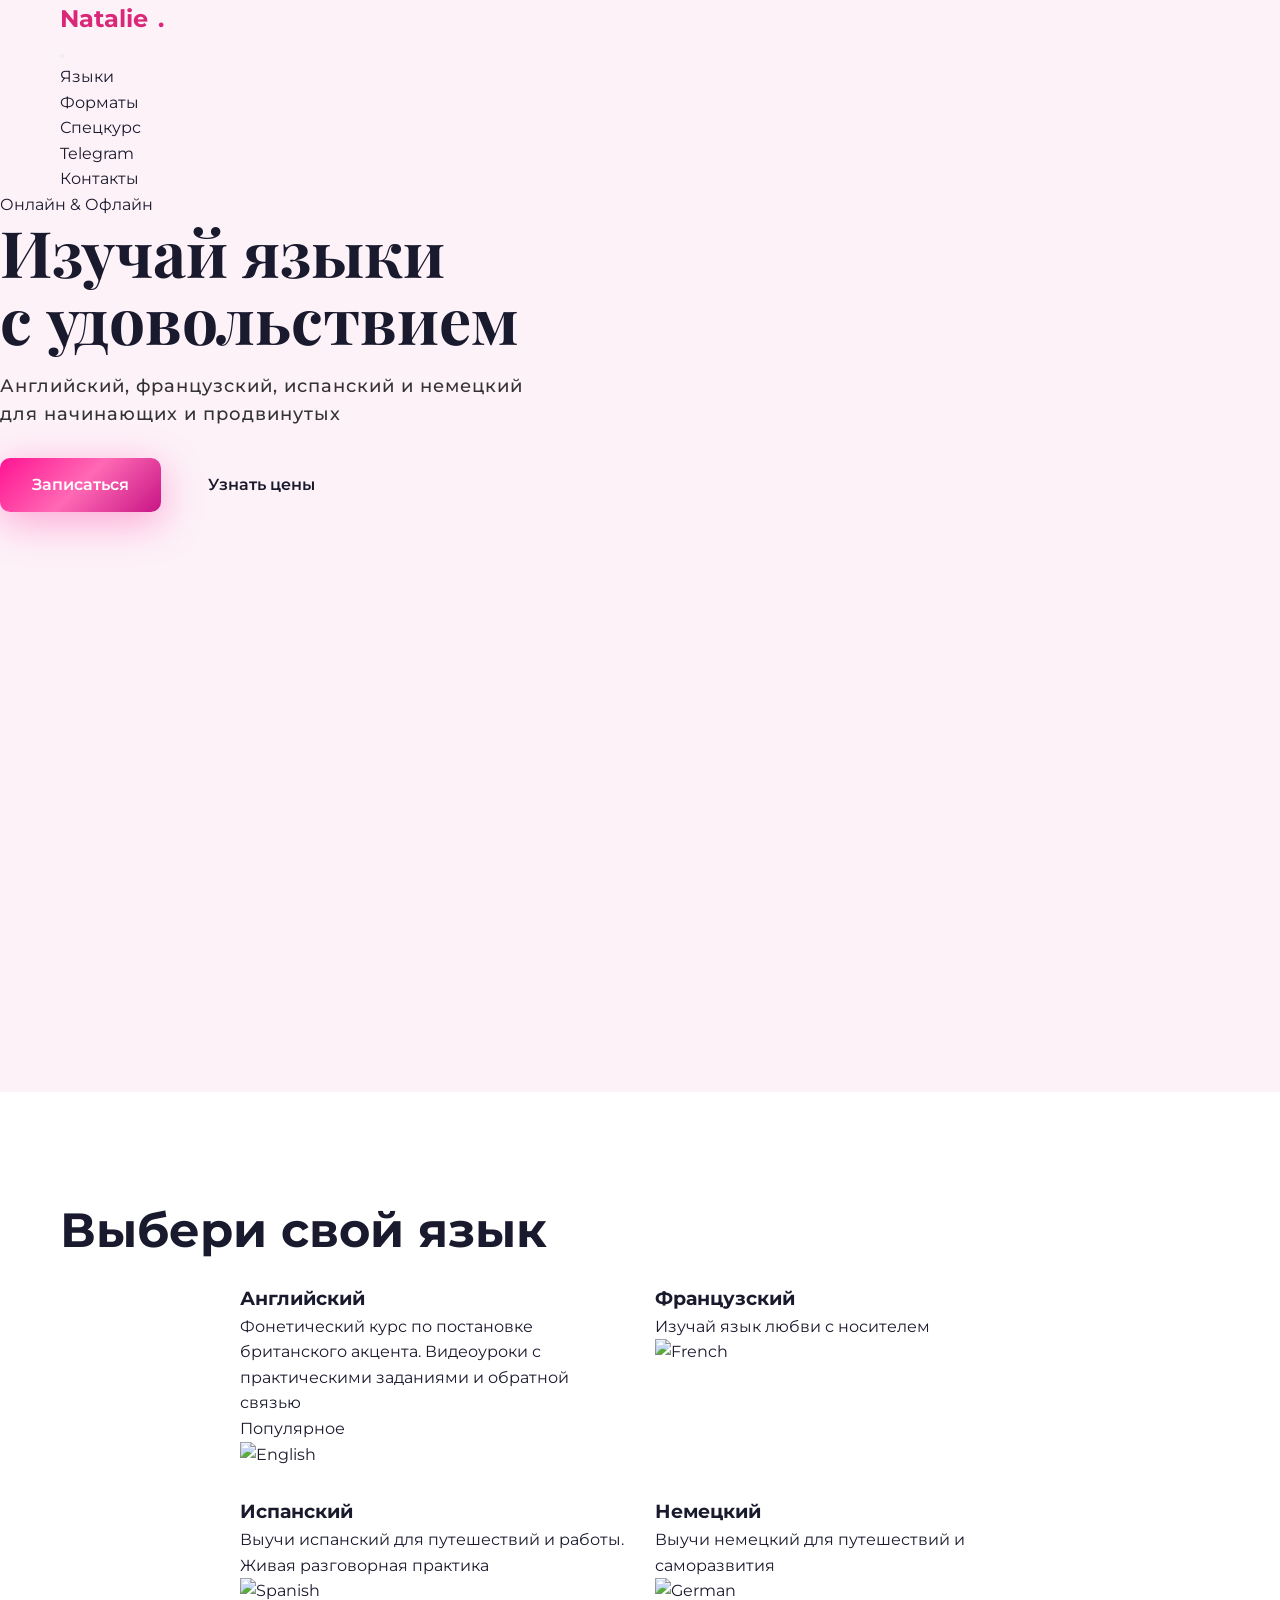
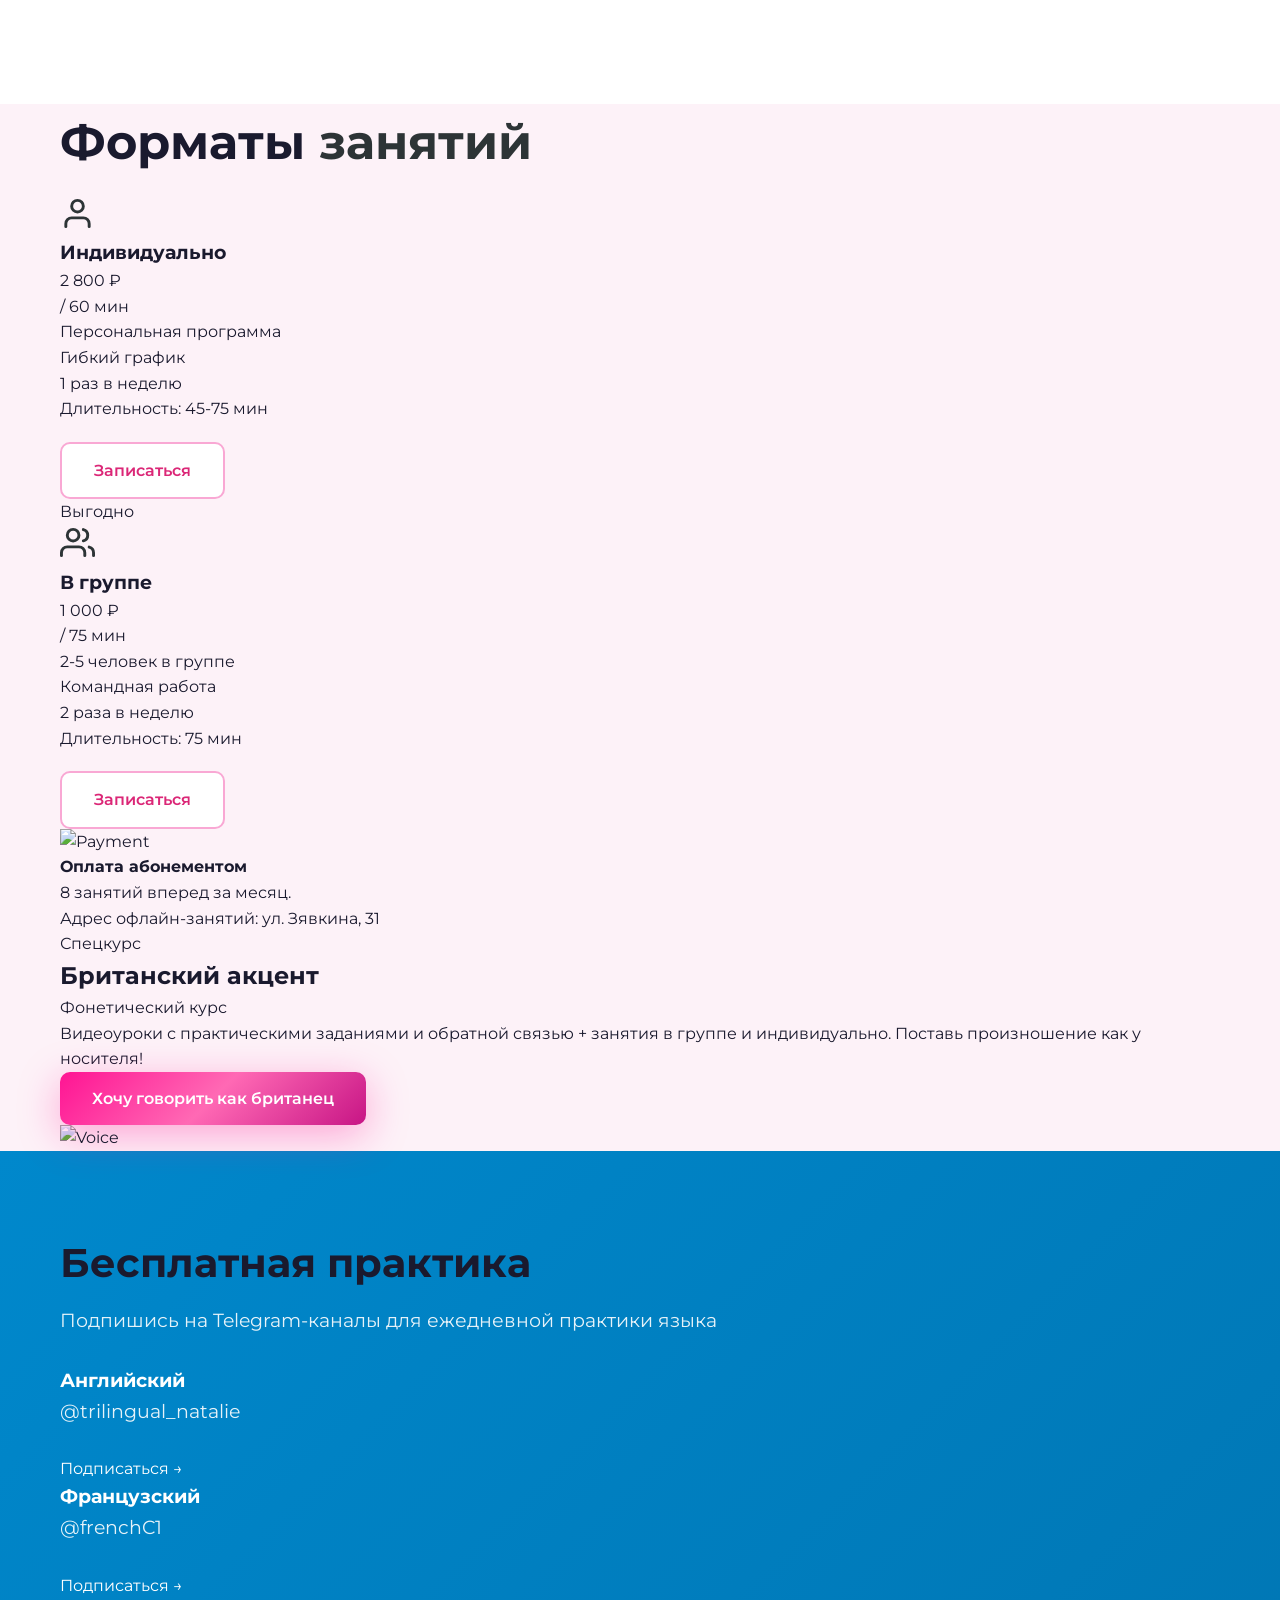
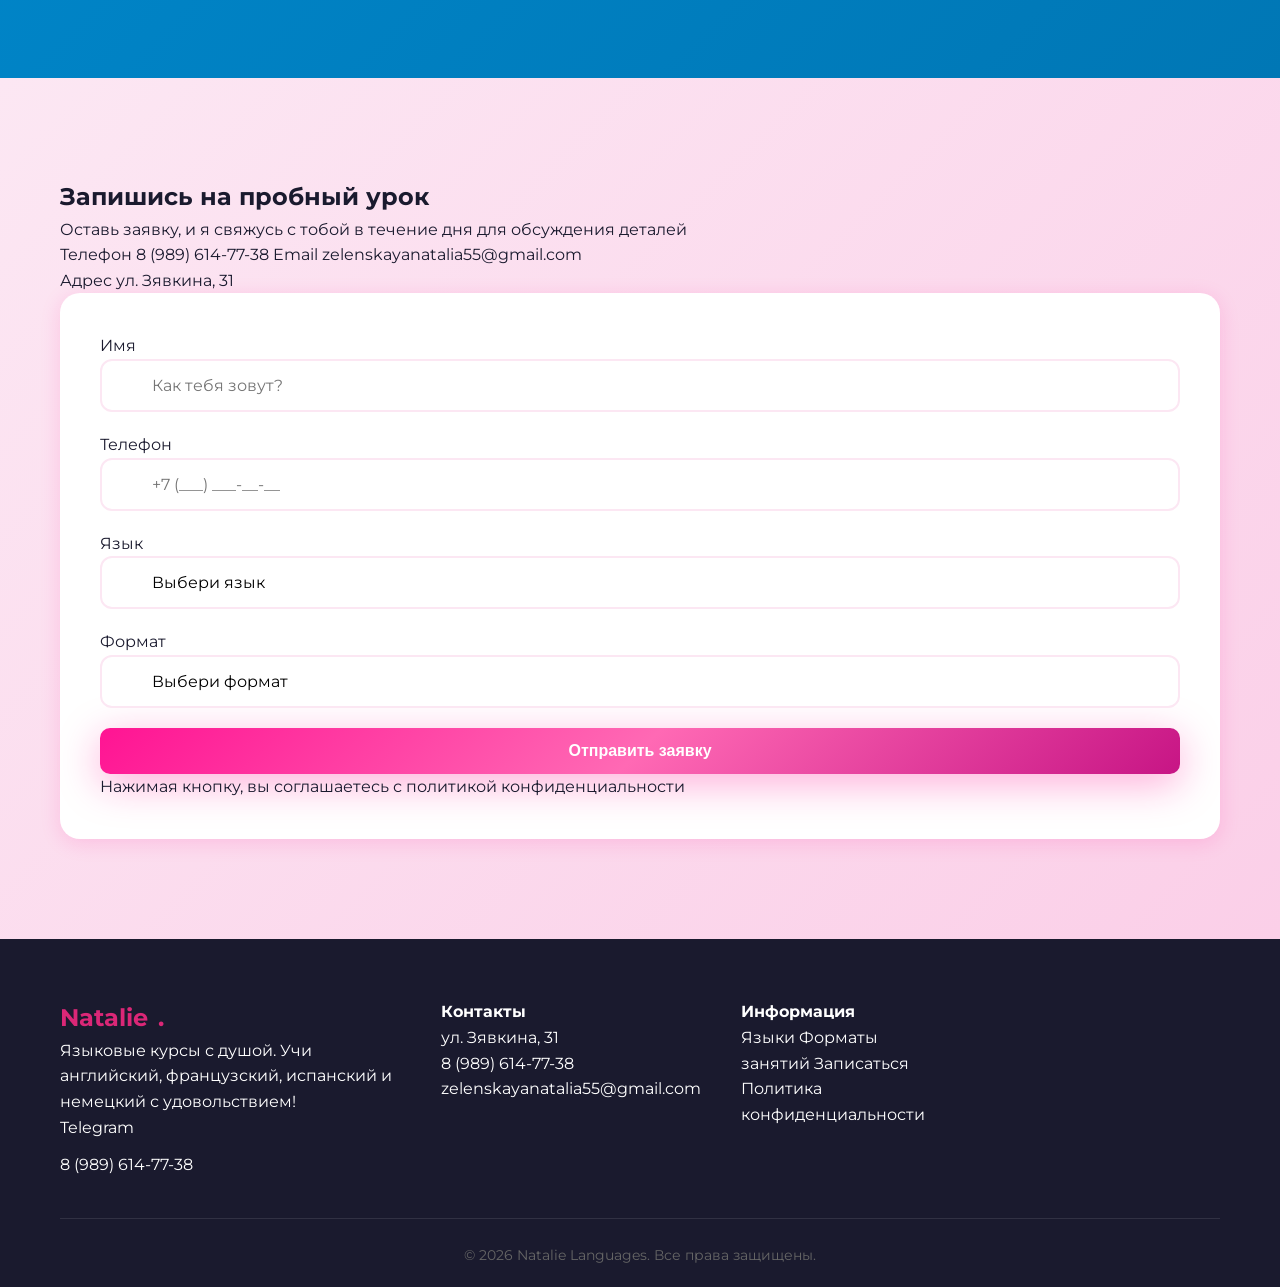
==== commit 278a11fa: "index.html" ====
--- a/index.html
+++ b/index.html
@@ -3,330 +3,265 @@
 <head>
     <meta charset="UTF-8">
     <meta name="viewport" content="width=device-width, initial-scale=1.0">
-    <title>Natalie's School</title>
-    <link rel="icon" href="data:image/svg+xml,<svg xmlns='http://www.w3.org/2000/svg' viewBox='0 0 100 100'><text x='50' y='50' text-anchor='middle' dominant-baseline='central' font-size='80'>✦</text></svg>">
+    <title>Natalie Languages — Курсы английского, французского, испанского и немецкого</title>
     <link rel="stylesheet" href="styles.css">
-    <link href="https://fonts.googleapis.com/css2?family=Montserrat:wght@300;400;500;600;700&display=swap" rel="stylesheet">
-    <link rel="stylesheet" href="https://cdnjs.cloudflare.com/ajax/libs/font-awesome/6.4.0/css/all.min.css">
+    <link href="https://fonts.googleapis.com/css2?family=Montserrat:wght@300;400;500;600;700&family=Playfair+Display:wght@400;500;600;700&display=swap" rel="stylesheet">
 </head>
-<body>
-
-
+<body id="top">
     <!-- Navigation -->
-    <nav class="navbar" id="navbar">
-        <div class="nav-container">
-            <a href="#home" class="logo">
-                <span class="logo-icon">✦</span>
-                <span class="logo-text">Natalie's School</span>
-            </a>
-            <ul class="nav-links">
-                <li><a href="tel:89896147738" class="nav-phone">8 (989) 614-77-38</a></li>
-                <li><a href="#languages">Языки</a></li>
-                <li><a href="#pricing">Цены</a></li>
-                <li><a href="#phonetics">Спецкурс</a></li>
-                <li><a href="#contact">Контакты</a></li>
-            </ul>
-            <button class="nav-toggle" id="navToggle">
-                <span></span>
-                <span></span>
-                <span></span>
-            </button>
+    <nav class="nav">
+        <div class="container">
+            <div class="nav-wrapper">
+                <a href="#top" class="logo">Natalie<span class="logo-accent">.</span></a>
+                <button class="menu-toggle" id="menuToggle">
+                    <span></span>
+                    <span></span>
+                    <span></span>
+                </button>
+                <ul class="nav-menu" id="navMenu">
+                    <li><a href="#languages">Языки</a></li>
+                    <li><a href="#formats">Форматы</a></li>
+                    <li><a href="#english">Спецкурс</a></li>
+                    <li><a href="#telegram">Telegram</a></li>
+                    <li><a href="#contacts">Контакты</a></li>
+                </ul>
+            </div>
         </div>
     </nav>
-    <div class="nav-overlay" id="navOverlay"></div>
-
-    <!-- Hero Section -->
-    <section id="home" class="hero">
-        <div class="hero-bg-overlay"></div>
-        <div class="hero-container">
-            <div class="hero-content">
-                <h1 class="hero-title">
-                    <span class="line">Изучай</span>
-                    <span class="line accent">иностранные</span>
-                    <span class="line">языки</span>
-                </h1>
-                <p class="hero-subtitle">Английский <span class="dot">·</span> Французский <span class="dot">·</span> Испанский <span class="dot">·</span> Немецкий</p>
-                <p class="hero-subtext">Наш сайт предлагает онлайн и офлайн занятия, гибкие расписания и индивидуальный подход к каждому ученику. Присоединяйтесь к нам, чтобы начать говорить на иностранном языке уже сегодня.</p>
-                <div class="hero-buttons">
-                    <a href="#contact" class="btn btn-primary">
-                        <i class="fas fa-star"></i>
-                        Записаться
-                    </a>
-                    <a href="#languages" class="btn btn-secondary">
-                        Подробнее
-                        <i class="fas fa-arrow-right"></i>
-                    </a>
-                </div>
-                <div class="hero-quote">
-                    <i class="fas fa-quote-left"></i>
-                    <p>Каждый новый язык открывает дверь в новый мир. Начни своё путешествие прямо сейчас.</p>
-                </div>
-            </div>
-        </div>
-    </section>
-
-    <!-- Languages Section -->
+
+<!-- Hero Section -->
+<section class="hero">
+    <div class="hero-content">
+        <div class="hero-badge">Онлайн & Офлайн</div>
+        <h1 class="hero-title">
+            Изучай языки<br>
+            <span class="text-pink">с удовольствием</span>
+        </h1>
+        <p class="hero-subtitle">
+            Английский, французский, испанский и немецкий<br>
+            для начинающих и продвинутых
+        </p>
+        <div class="hero-buttons">
+            <a href="#contacts" class="btn btn-primary">Записаться</a>
+            <a href="#formats" class="btn btn-outline">Узнать цены</a>
+        </div>
+    </div>
+</section>
+
+    <!-- Languages Grid -->
     <section id="languages" class="languages">
         <div class="container">
-            <div class="section-header">
-                <span class="section-badge">Наши курсы</span>
-                <h2 class="section-title">Выбери свой язык</h2>
-                <p class="section-desc">Онлайн и офлайн занятия (ул Зявкина, 31)</p>
-            </div>
+            <h2 class="section-title">Выбери свой <span class="text-red">язык</span></h2>
             <div class="languages-grid">
-                <div class="language-card" data-lang="english">
-                    <div class="card-glow"></div>
-                    <div class="card-header">
-                        <img src="images/us.svg" alt="UK" class="flag-img">
+                <div class="lang-card lang-card-large">
+                    <div class="lang-content">
                         <h3>Английский</h3>
-                    </div>
-                    <div class="card-body">
-                        <p>Все уровни: от A1 до C2. Британский и американский английский.</p>
-                        <div class="card-features">
-                            <span><i class="fas fa-clock"></i> 45-75 мин</span>
-                            <span><i class="fas fa-users"></i> 1-5 чел</span>
-                        </div>
-                    </div>
-                    <div class="card-footer">
-                        <a href="#contact" class="card-btn">Записаться <i class="fas fa-arrow-right"></i></a>
-                    </div>
-                </div>
-                <div class="language-card" data-lang="french">
-                    <div class="card-glow"></div>
-                    <div class="card-header">
-                        <img src="images/fr.svg" alt="FR" class="flag-img">
+                        <p>Фонетический курс по постановке британского акцента. Видеоуроки с практическими заданиями и обратной связью</p>
+                        <span class="lang-badge">Популярное</span>
+                    </div>
+                    <div class="lang-image">
+                        <img src="images/books.png" alt="English">
+                    </div>
+                </div>
+                <div class="lang-card">
+                    <div class="lang-content">
                         <h3>Французский</h3>
-                    </div>
-                    <div class="card-body">
-                        <p>Язык любви и культуры. От базового до уровня C1.</p>
-                        <div class="card-features">
-                            <span><i class="fas fa-clock"></i> 45-75 мин</span>
-                            <span><i class="fas fa-users"></i> 1-5 чел</span>
-                        </div>
-                    </div>
-                    <div class="card-footer">
-                        <a href="#contact" class="card-btn">Записаться <i class="fas fa-arrow-right"></i></a>
-                    </div>
-                </div>
-                <div class="language-card" data-lang="spanish">
-                    <div class="card-glow"></div>
-                    <div class="card-header">
-                        <img src="images/es.svg" alt="ES" class="flag-img">
+                        <p>Изучай язык любви с носителем</p>
+                    </div>
+                    <div class="lang-image">
+                        <img src="images/croissant-coffee.png" alt="French">
+                    </div>
+                </div>
+                <div class="lang-card">
+                    <div class="lang-content">
                         <h3>Испанский</h3>
-                    </div>
-                    <div class="card-body">
-                        <p>Страстный язык для путешествий и бизнеса.</p>
-                        <div class="card-features">
-                            <span><i class="fas fa-clock"></i> 45-75 мин</span>
-                            <span><i class="fas fa-users"></i> 1-5 чел</span>
-                        </div>
-                    </div>
-                    <div class="card-footer">
-                        <a href="#contact" class="card-btn">Записаться <i class="fas fa-arrow-right"></i></a>
-                    </div>
-                </div>
-                <div class="language-card" data-lang="german">
-                    <div class="card-glow"></div>
-                    <div class="card-header">
-                        <img src="images/de.svg" alt="DE" class="flag-img">
+                        <p>Выучи испанский для путешествий и работы. Живая разговорная практика</p>
+                    </div>
+                    <div class="lang-image">
+                        <img src="images/boobs.png" alt="Spanish">
+                    </div>
+                </div>
+                <div class="lang-card lang-card-wide">
+                    <div class="lang-content">
                         <h3>Немецкий</h3>
-                    </div>
-                    <div class="card-body">
-                        <p>Язык для профессионального развития и учёбы.</p>
-                        <div class="card-features">
-                            <span><i class="fas fa-clock"></i> 45-75 мин</span>
-                            <span><i class="fas fa-users"></i> 1-5 чел</span>
-                        </div>
-                    </div>
-                    <div class="card-footer">
-                        <a href="#contact" class="card-btn">Записаться <i class="fas fa-arrow-right"></i></a>
-                    </div>
-                </div>
-            </div>
-        </div>
-    </section>
-
-    <!-- Pricing Section -->
-    <section id="pricing" class="pricing">
-        <div class="container">
-            <div class="section-header">
-                <span class="section-badge">Тарифы</span>
-                <h2 class="section-title">Стоимость занятий</h2>
-                <p class="section-desc">Длительность: от 45 мин до 75 мин</p>
-            </div>
-            <div class="pricing-grid">
-                <div class="pricing-card">
-                    <div class="pricing-header">
-                        <div class="pricing-icon">
-                            <i class="fas fa-user"></i>
+                        <p>Выучи немецкий для путешествий и саморазвития</p>
+                    </div>
+                    <div class="lang-image">
+                        <img src="images/phone-speech.png" alt="German">
+                    </div>
+                </div>
+            </div>
+        </div>
+    </section>
+
+    <!-- Formats & Prices -->
+    <section id="formats" class="formats">
+        <div class="container">
+            <h2 class="section-title">Форматы <span style="color: #2D3436;">занятий</span></h2>
+            <div class="formats-wrapper">
+                <div class="format-card format-individual">
+                    <div class="format-header">
+                        <div class="format-icon">
+                            <svg width="35" height="35" viewBox="0 0 24 24" fill="none" stroke="#2D3436" stroke-width="2" stroke-linecap="round" stroke-linejoin="round">
+                                <path d="M20 21v-2a4 4 0 0 0-4-4H8a4 4 0 0 0-4 4v2"></path>
+                                <circle cx="12" cy="7" r="4"></circle>
+                            </svg>
                         </div>
                         <h3>Индивидуально</h3>
-                        <div class="pricing-price">
-                            <span class="amount">2 800</span>
-                            <span class="currency">руб</span>
-                            <span class="period">/ 60 мин</span>
-                        </div>
-                    </div>
-                    <div class="pricing-body">
-                        <ul class="pricing-features">
-                            <li><i class="fas fa-check"></i> 1 раз в неделю</li>
-                            <li><i class="fas fa-check"></i> Персональный подход</li>
-                            <li><i class="fas fa-check"></i> Гибкий график</li>
-                            <li><i class="fas fa-check"></i> Все уровни</li>
+                    </div>
+                    <div class="format-body">
+                        <div class="price">2 800 ₽</div>
+                        <span class="price-time">/ 60 мин</span>
+                        <ul class="format-features">
+                            <li>Персональная программа</li>
+                            <li>Гибкий график</li>
+                            <li>1 раз в неделю</li>
+                            <li>Длительность: 45-75 мин</li>
                         </ul>
-                    </div>
-                    <div class="pricing-footer">
-                        <a href="#contact" class="btn btn-primary">Записаться</a>
-                    </div>
-                </div>
-                <div class="pricing-card featured">
-                    <div class="pricing-badge">Популярный</div>
-                    <div class="pricing-header">
-                        <div class="pricing-icon">
-                            <i class="fas fa-users"></i>
+                        <a href="#contacts" class="btn btn-secondary" style="margin-top: 20px; display: inline-block;">Записаться</a>
+                    </div>
+                </div>
+
+                <div class="format-card format-group">
+                    <div class="format-badge">Выгодно</div>
+                    <div class="format-header">
+                        <div class="format-icon">
+                            <svg width="35" height="35" viewBox="0 0 24 24" fill="none" stroke="#2D3436" stroke-width="2" stroke-linecap="round" stroke-linejoin="round">
+                                <path d="M17 21v-2a4 4 0 0 0-4-4H5a4 4 0 0 0-4 4v2"></path>
+                                <circle cx="9" cy="7" r="4"></circle>
+                                <path d="M23 21v-2a4 4 0 0 0-3-3.87"></path>
+                                <path d="M16 3.13a4 4 0 0 1 0 7.75"></path>
+                            </svg>
                         </div>
                         <h3>В группе</h3>
-                        <div class="pricing-price">
-                            <span class="amount">1 000</span>
-                            <span class="currency">руб</span>
-                            <span class="period">/ 75 мин</span>
+                    </div>
+                    <div class="format-body">
+                        <div class="price">1 000 ₽</div>
+                        <span class="price-time">/ 75 мин</span>
+                        <ul class="format-features">
+                            <li>2-5 человек в группе</li>
+                            <li>Командная работа</li>
+                            <li>2 раза в неделю</li>
+                            <li>Длительность: 75 мин</li>
+                        </ul>
+                        <a href="#contacts" class="btn btn-secondary" style="margin-top: 20px; display: inline-block;">Записаться</a>
+                    </div>
+                </div>
+            </div>
+
+            <div class="payment-info">
+                <div class="payment-card">
+                    <img src="images/clipboard.png" alt="Payment">
+                    <div class="payment-text">
+                        <h4>Оплата абонементом</h4>
+                        <p>8 занятий вперед за месяц.<br>Адрес офлайн-занятий: ул. Зявкина, 31</p>
+                    </div>
+                </div>
+            </div>
+        </div>
+    </section>
+
+    <!-- English Special -->
+    <section id="english" class="english-special">
+        <div class="container">
+            <div class="english-wrapper">
+                <div class="english-content">
+                    <div class="english-badge">Спецкурс</div>
+                    <h2>Британский акцент</h2>
+                    <p class="english-subtitle">Фонетический курс</p>
+                    <p class="english-text">
+                        Видеоуроки с практическими заданиями и обратной связью + 
+                        занятия в группе и индивидуально. Поставь произношение как у носителя!
+                    </p>
+                    <a href="#contacts" class="btn btn-primary">Хочу говорить как британец</a>
+                </div>
+                <div class="english-visual">
+                    <img src="images/voice.png" alt="Voice" class="voice-img">
+                </div>
+            </div>
+        </div>
+    </section>
+
+    <!-- Telegram Channels -->
+    <section id="telegram" class="telegram">
+        <div class="container">
+            <h2 class="section-title">Бесплатная <span class="text-red">практика</span></h2>
+            <p class="section-subtitle">Подпишись на Telegram-каналы для ежедневной практики языка</p>
+            
+            <div class="telegram-grid">
+                <a href="https://t.me/trilingual_natalie" target="_blank" class="telegram-card tg-english">
+                    <h3>Английский</h3>
+                    <p>@trilingual_natalie</p>
+                    <span class="telegram-link">Подписаться →</span>
+                </a>
+                
+                <a href="https://t.me/frenchC1" target="_blank" class="telegram-card tg-french">
+                    <h3>Французский</h3>
+                    <p>@frenchC1</p>
+                    <span class="telegram-link">Подписаться →</span>
+                </a>
+            </div>
+        </div>
+    </section>
+
+    <!-- Contact -->
+    <section id="contacts" class="contact">
+        <div class="container">
+            <div class="contact-wrapper">
+                <div class="contact-info">
+                    <h2>Запишись на пробный урок</h2>
+                    <p class="contact-text">
+                        Оставь заявку, и я свяжусь с тобой в течение дня для обсуждения деталей
+                    </p>
+                    
+                    <div class="contact-methods">
+                        <a href="tel:89896147738" class="contact-item">
+                            <span class="contact-label">Телефон</span>
+                            <span class="contact-value">8 (989) 614-77-38</span>
+                        </a>
+                        <a href="mailto:zelenskayanatalia55@gmail.com" class="contact-item">
+                            <span class="contact-label">Email</span>
+                            <span class="contact-value">zelenskayanatalia55@gmail.com</span>
+                        </a>
+                        <div class="contact-item">
+                            <span class="contact-label">Адрес</span>
+                            <span class="contact-value">ул. Зявкина, 31</span>
                         </div>
                     </div>
-                    <div class="pricing-body">
-                        <ul class="pricing-features">
-                            <li><i class="fas fa-check"></i> 2 раза в неделю</li>
-                            <li><i class="fas fa-check"></i> Группа 2-5 человек</li>
-                            <li><i class="fas fa-check"></i> Разговорная практика</li>
-                            <li><i class="fas fa-check"></i> Дружеская атмосфера</li>
-                        </ul>
-                    </div>
-                    <div class="pricing-footer">
-                        <a href="#contact" class="btn btn-primary">Записаться</a>
-                    </div>
-                </div>
-            </div>
-            <div class="pricing-note">
-                <i class="fas fa-info-circle"></i>
-                <p>Оплата за абонемент на 8 занятий вперед за месяц.</p>
-            </div>
-        </div>
-    </section>
-
-    <!-- Phonetics Section -->
-    <section id="phonetics" class="phonetics">
-        <div class="container">
-            <div class="phonetics-content">
-                <div class="phonetics-text">
-                    <span class="section-badge">Спецкурс</span>
-                    <h2 class="section-title">Фонетический курс</h2>
-                    <h3 class="phonetics-subtitle">Английский: постановка британского акцента</h3>
-                    <p>Видеоуроки с практическими заданиями и обратной связью + занятия в группе и индивидуально</p>
-                    <ul class="phonetics-features">
-                        <li><i class="fas fa-video"></i> Видеоуроки</li>
-                        <li><i class="fas fa-tasks"></i> Практические задания</li>
-                        <li><i class="fas fa-comments"></i> Обратная связь</li>
-                        <li><i class="fas fa-user-friends"></i> Групповые занятия</li>
-                    </ul>
-                    <a href="#contact" class="btn btn-primary">
-                        <i class="fas fa-star"></i>
-                        Записаться на курс
-                    </a>
-                </div>
-                <div class="phonetics-visual">
-                    <div class="phonetics-card">
-                        <div class="phonetics-icon">
-                            <i class="fas fa-microphone-alt"></i>
-                        </div>
-                        <span>British Accent</span>
-                    </div>
-                </div>
-            </div>
-        </div>
-    </section>
-
-    <!-- Telegram Section -->
-    <section class="telegram">
-        <div class="container">
-            <div class="telegram-content">
-                <div class="telegram-icon">
-                    <i class="fab fa-telegram-plane"></i>
-                </div>
-                <h2>Бесплатная подписка на ТГ-канал</h2>
-                <p>для ежедневной практики языка</p>
-                <div class="telegram-channels">
-                    <a href="https://t.me/trilingual_natalie" target="_blank" class="telegram-btn">
-                        <i class="fab fa-telegram-plane"></i>
-                        <span>Английский</span>
-                        <span class="channel-name">@trilingual_natalie</span>
-                    </a>
-                    <a href="https://t.me/frenchC1" target="_blank" class="telegram-btn">
-                        <i class="fab fa-telegram-plane"></i>
-                        <span>Французский</span>
-                        <span class="channel-name">@frenchC1</span>
-                    </a>
-                </div>
-            </div>
-        </div>
-    </section>
-
-    <!-- Contact Section -->
-    <section id="contact" class="contact">
-        <div class="container">
-            <div class="section-header">
-                <span class="section-badge">Контакты</span>
-                <h2 class="section-title">Свяжитесь с нами</h2>
-            </div>
-            <div class="contact-form-wrapper">
-                <form class="contact-form" id="contactForm" action="https://formspree.io/f/xwvwbvoq" method="POST">
+                </div>
+
+                <form class="contact-form" id="contactForm">
                     <div class="form-group">
-                        <input type="text" name="name" placeholder="Ваше имя" required>
-                        <i class="fas fa-user"></i>
+                        <label>Имя</label>
+                        <input type="text" placeholder="Как тебя зовут?" required>
                     </div>
                     <div class="form-group">
-                        <input type="tel" name="phone" placeholder="Ваш телефон" required>
-                        <i class="fas fa-phone"></i>
+                        <label>Телефон</label>
+                        <input type="tel" placeholder="+7 (___) ___-__-__" required>
                     </div>
                     <div class="form-group">
-                        <i class="fas fa-language"></i>
-                        <div class="custom-select" data-name="language">
-                            <div class="custom-select-trigger">
-                                <span>Выберите язык</span>
-                                <i class="fas fa-chevron-down custom-arrow"></i>
-                            </div>
-                            <div class="custom-select-options">
-                                <div class="custom-option" data-value="english">Английский</div>
-                                <div class="custom-option" data-value="french">Французский</div>
-                                <div class="custom-option" data-value="spanish">Испанский</div>
-                                <div class="custom-option" data-value="german">Немецкий</div>
-                                <div class="custom-option" data-value="phonetics">Фонетический курс</div>
-                            </div>
-                        </div>
-                        <input type="hidden" name="language" required>
+                        <label>Язык</label>
+                        <select required>
+                            <option value="">Выбери язык</option>
+                            <option value="english">Английский</option>
+                            <option value="french">Французский</option>
+                            <option value="spanish">Испанский</option>
+                            <option value="german">Немецкий</option>
+                        </select>
                     </div>
                     <div class="form-group">
-                        <i class="fas fa-users"></i>
-                        <div class="custom-select" data-name="format">
-                            <div class="custom-select-trigger">
-                                <span>Формат занятий</span>
-                                <i class="fas fa-chevron-down custom-arrow"></i>
-                            </div>
-                            <div class="custom-select-options">
-                                <div class="custom-option" data-value="individual">Индивидуально</div>
-                                <div class="custom-option" data-value="group">В группе</div>
-                            </div>
-                        </div>
-                        <input type="hidden" name="format" required>
-                    </div>
-                    <div class="form-consent">
-                        <label>
-                            <input type="checkbox" name="consent" required>
-                            <span>Нажимая кнопку, вы соглашаетесь с <a href="privacy-policy.html" target="_blank">политикой обработки персональных данных</a></span>
-                        </label>
-                    </div>
-                    <button type="submit" class="btn btn-primary btn-full">
-                        <span style="font-size: 1.1rem;">✦</span>
-                        Отправить заявку
-                    </button>
+                        <label>Формат</label>
+                        <select required>
+                            <option value="">Выбери формат</option>
+                            <option value="individual">Индивидуально</option>
+                            <option value="group">В группе</option>
+                        </select>
+                    </div>
+                    <button type="submit" class="btn btn-primary btn-full">Отправить заявку</button>
+                    <p class="form-privacy">
+                        Нажимая кнопку, вы соглашаетесь с 
+                        <a href="privacy-policy.html" target="_blank">политикой конфиденциальности</a>
+                    </p>
                 </form>
             </div>
         </div>
@@ -336,46 +271,30 @@
     <footer class="footer">
         <div class="container">
             <div class="footer-grid">
-                <div class="footer-about">
-                    <a href="#home" class="footer-logo">
-                        <span class="logo-icon">✦</span>
-                        <span class="logo-text">Natalie's School</span>
-                    </a>
-                    <p>Изучай языки с удовольствием! Английский, французский, испанский и немецкий с опытным преподавателем.</p>
-                </div>
-                <div class="footer-section">
+                <div class="footer-brand">
+                    <a href="#top" class="logo">Natalie<span class="logo-accent">.</span></a>
+                    <p>Языковые курсы с душой. Учи английский, французский, испанский и немецкий с удовольствием!</p>
+                    <div class="footer-social">
+                        <a href="https://t.me/trilingual_natalie" target="_blank">Telegram</a>
+                        <a href="tel:89896147738">8 (989) 614-77-38</a>
+                    </div>
+                </div>
+                <div class="footer-contact">
                     <h4>Контакты</h4>
-                    <ul>
-                        <li><a href="tel:89896147738"><i class="fas fa-phone"></i> 8 (989) 614-77-38</a></li>
-                        <li><a href="mailto:zelenskayanatalia55@gmail.com"><i class="fas fa-envelope"></i> zelenskayanatalia55@gmail.com</a></li>
-                        <li><i class="fas fa-map-marker-alt"></i> ул. Зявкина, 31</li>
-                    </ul>
-                </div>
-                <div class="footer-section">
-                    <h4>Языки</h4>
-                    <ul>
-                        <li><a href="#languages">Английский</a></li>
-                        <li><a href="#languages">Французский</a></li>
-                        <li><a href="#languages">Испанский</a></li>
-                        <li><a href="#languages">Немецкий</a></li>
-                    </ul>
-                </div>
-                <div class="footer-section">
-                    <h4>Соцсети</h4>
-                    <div class="footer-social">
-                        <a href="https://t.me/trilingual_natalie" target="_blank" class="social-link">
-                            <i class="fab fa-telegram-plane"></i>
-                            <span>Английский</span>
-                        </a>
-                        <a href="https://t.me/frenchC1" target="_blank" class="social-link">
-                            <i class="fab fa-telegram-plane"></i>
-                            <span>Испанский</span>
-                        </a>
-                    </div>
+                    <p>ул. Зявкина, 31</p>
+                    <p>8 (989) 614-77-38</p>
+                    <p>zelenskayanatalia55@gmail.com</p>
+                </div>
+                <div class="footer-info">
+                    <h4>Информация</h4>
+                    <a href="#languages">Языки</a>
+                    <a href="#formats">Форматы занятий</a>
+                    <a href="#contacts">Записаться</a>
+                    <a href="privacy-policy.html" target="_blank">Политика конфиденциальности</a>
                 </div>
             </div>
             <div class="footer-bottom">
-                <p>&copy; 2026 Natalie's School. | <a href="privacy-policy.html" style="color: var(--pink-400);">Политика конфиденциальности</a></p>
+                <p>© 2026 Natalie Languages. Все права защищены.</p>
             </div>
         </div>
     </footer>
--- a/styles.css
+++ b/styles.css
@@ -1370,111 +1370,84 @@
 
 /* ===== RESPONSIVE ===== */
 
-/* Tablet landscape and below */
-@media (max-width: 1200px) {
-    .container,
-    .nav-container,
-    .hero-container {
-        max-width: 960px;
-    }
-
-    .hero-title {
-        font-size: 3.2rem;
-    }
-
-    .section-title {
-        font-size: 2.5rem;
-    }
-
-    .footer-grid {
-        grid-template-columns: 1fr 1fr;
-        gap: 30px;
-    }
-
-    .footer-about {
-        grid-column: 1 / -1;
-    }
-}
-
-/* Tablet portrait */
-@media (max-width: 992px) {
-    .container,
-    .nav-container,
-    .hero-container {
-        max-width: 720px;
-    }
-
-    .hero-container {
-        padding-top: 140px;
-        padding-bottom: 60px;
-    }
-
-    .hero-title {
-        font-size: 2.8rem;
-    }
-
-    .hero-subtext {
-        max-width: 100%;
-    }
-
-    .hero-quote {
-        max-width: 100%;
-    }
-
-    .section-title {
-        font-size: 2.2rem;
-    }
-
-    .languages-grid {
-        grid-template-columns: 1fr 1fr;
-        gap: 20px;
-    }
-
-    .pricing-grid {
-        grid-template-columns: 1fr 1fr;
-        gap: 20px;
-    }
-
-    .phonetics-content {
-        grid-template-columns: 1fr;
-        text-align: center;
-        gap: 40px;
-    }
-
-    .phonetics-text .section-title {
-        text-align: center;
-    }
-
-    .phonetics-features {
-        justify-items: center;
-    }
-
-    .phonetics-features li {
-        justify-content: center;
-    }
-
-    .phonetics-visual {
-        order: -1;
-    }
-
-    .telegram h2 {
-        font-size: 2rem;
+/* ===== NAVBAR MOBILE (always hidden on desktop, shown on tablet+) ===== */
+.nav-toggle {
+    display: none;
+    flex-direction: column;
+    justify-content: center;
+    align-items: center;
+    gap: 5px;
+    width: 44px;
+    height: 44px;
+    background: none;
+    border: none;
+    cursor: pointer;
+    padding: 0;
+    z-index: 1001;
+    flex-shrink: 0;
+}
+
+.nav-toggle span {
+    display: block;
+    width: 24px;
+    height: 3px;
+    background: var(--pink-600);
+    border-radius: 3px;
+    transition: all 0.3s ease;
+}
+
+.nav-toggle.active span:nth-child(1) {
+    transform: rotate(45deg) translate(5px, 6px);
+}
+
+.nav-toggle.active span:nth-child(2) {
+    opacity: 0;
+}
+
+.nav-toggle.active span:nth-child(3) {
+    transform: rotate(-45deg) translate(5px, -6px);
+}
+
+/* ===== MOBILE NAV OVERLAY ===== */
+.nav-overlay {
+    display: none;
+    position: fixed;
+    top: 0;
+    left: 0;
+    width: 100%;
+    height: 100%;
+    background: rgba(0, 0, 0, 0.4);
+    z-index: 998;
+    opacity: 0;
+    transition: opacity 0.3s ease;
+}
+
+.nav-overlay.active {
+    display: block;
+    opacity: 1;
+}
+
+/* ===== TABLET (max-width: 1024px) ===== */
+@media (max-width: 1024px) {
+    .nav-container {
+        padding: 0 16px;
     }
 
     .nav-links {
         position: fixed;
         top: 0;
         right: -100%;
-        width: 70%;
+        width: 280px;
         height: 100vh;
         background: var(--white);
         flex-direction: column;
         justify-content: center;
         align-items: center;
-        gap: 25px;
-        transition: var(--transition);
-        box-shadow: var(--shadow-barbie);
-        z-index: 1000;
+        gap: 28px;
+        padding: 20px;
+        transition: right 0.35s ease;
+        box-shadow: -5px 0 30px rgba(0, 0, 0, 0.15);
+        z-index: 999;
     }
 
     .nav-links.active {
@@ -1483,55 +1456,67 @@
 
     .nav-toggle {
         display: flex;
-        z-index: 1001;
-    }
-
-    .nav-toggle.active span:nth-child(1) {
-        transform: rotate(45deg) translate(6px, 6px);
-    }
-
-    .nav-toggle.active span:nth-child(2) {
-        opacity: 0;
-    }
-
-    .nav-toggle.active span:nth-child(3) {
-        transform: rotate(-45deg) translate(6px, -6px);
+    }
+
+    .nav-phone {
+        text-align: center !important;
+    }
+
+    .hero-title {
+        font-size: 3rem;
+    }
+
+    .section-title {
+        font-size: 2.2rem;
     }
 
     .footer-grid {
         grid-template-columns: 1fr 1fr;
-    }
-}
-
-/* Mobile large */
+        gap: 30px;
+    }
+
+    .footer-about {
+        grid-column: 1 / -1;
+    }
+}
+
+/* ===== TABLET SMALL (max-width: 768px) ===== */
 @media (max-width: 768px) {
     .container,
     .nav-container,
     .hero-container {
-        max-width: 100%;
         padding-left: 16px;
         padding-right: 16px;
     }
 
     .hero {
         min-height: auto;
+    }
+
+    .hero-container {
+        padding-top: 110px;
         padding-bottom: 40px;
     }
 
-    .hero-container {
-        padding-top: 120px;
-        padding-bottom: 40px;
-    }
-
     .hero-title {
-        font-size: 2.4rem;
+        font-size: 2.2rem;
     }
 
     .hero-subtitle {
-        font-size: 1rem;
+        font-size: 0.95rem;
     }
 
     .hero-subtext {
+        font-size: 0.9rem;
+        max-width: 100%;
+    }
+
+    .hero-quote {
+        max-width: 100%;
+        padding: 16px 18px;
+    }
+
+    .hero-quote p {
         font-size: 0.95rem;
     }
 
@@ -1541,15 +1526,7 @@
     }
 
     .hero-marquee-item {
-        font-size: 1.4rem;
-    }
-
-    .hero-quote {
-        padding: 18px 20px;
-    }
-
-    .hero-quote p {
-        font-size: 1rem;
+        font-size: 1.3rem;
     }
 
     .section-title {
@@ -1557,9 +1534,14 @@
     }
 
     .section-header {
-        margin-bottom: 40px;
-    }
-
+        margin-bottom: 35px;
+    }
+
+    .section-desc {
+        font-size: 0.95rem;
+    }
+
+    /* Languages */
     .languages {
         padding: 60px 0;
     }
@@ -1569,6 +1551,7 @@
         gap: 16px;
     }
 
+    /* Pricing */
     .pricing {
         padding: 60px 0;
     }
@@ -1578,37 +1561,61 @@
         gap: 16px;
     }
 
-    .pricing-card {
-        padding: 20px 20px;
-    }
-
+    .pricing-card.featured {
+        transform: none;
+    }
+
+    .pricing-card.featured:hover {
+        transform: translateY(-5px);
+    }
+
+    /* Phonetics */
     .phonetics {
         padding: 60px 0;
     }
 
+    .phonetics-content {
+        grid-template-columns: 1fr;
+        text-align: center;
+        gap: 35px;
+    }
+
+    .phonetics-text .section-title {
+        text-align: center;
+    }
+
+    .phonetics-features {
+        justify-items: center;
+    }
+
+    .phonetics-features li {
+        justify-content: center;
+    }
+
+    .phonetics-visual {
+        order: -1;
+    }
+
     .phonetics-card {
-        width: 200px;
-        height: 200px;
+        width: 180px;
+        height: 180px;
     }
 
     .phonetics-icon {
         font-size: 2.5rem;
     }
 
-    .phonetics-card span {
-        font-size: 1.1rem;
-    }
-
+    /* Telegram */
     .telegram {
-        padding: 60px 0;
+        padding: 50px 0;
     }
 
     .telegram h2 {
-        font-size: 1.6rem;
+        font-size: 1.5rem;
     }
 
     .telegram p {
-        font-size: 1rem;
+        font-size: 0.95rem;
     }
 
     .telegram-channels {
@@ -1618,9 +1625,10 @@
 
     .telegram-btn {
         width: 100%;
-        max-width: 300px;
-    }
-
+        max-width: 280px;
+    }
+
+    /* Contact */
     .contact {
         padding: 60px 0;
     }
@@ -1629,56 +1637,53 @@
         padding: 24px 18px;
     }
 
+    /* Footer */
     .footer {
         padding: 40px 0 20px;
     }
 
     .footer-grid {
         grid-template-columns: 1fr;
-        gap: 30px;
-    }
-
-    .footer-section h4 {
-        margin-bottom: 12px;
-    }
-
-    .footer-bottom {
-        font-size: 0.8rem;
-    }
-}
-
-/* Mobile small */
+        gap: 25px;
+    }
+
+    .footer-logo .logo-text {
+        font-size: 1.3rem;
+    }
+}
+
+/* ===== MOBILE (max-width: 480px) ===== */
 @media (max-width: 480px) {
     .hero-title {
-        font-size: 2rem;
+        font-size: 1.8rem;
     }
 
     .hero-subtitle {
-        font-size: 0.9rem;
+        font-size: 0.85rem;
     }
 
     .hero-subtext {
+        font-size: 0.85rem;
+    }
+
+    .hero-marquee {
+        padding: 12px 0 8px;
+    }
+
+    .hero-marquee-item {
+        font-size: 1.1rem;
+    }
+
+    .hero-marquee-track {
+        gap: 25px;
+    }
+
+    .hero-quote {
+        padding: 14px 14px;
+    }
+
+    .hero-quote p {
         font-size: 0.88rem;
-    }
-
-    .hero-marquee {
-        padding: 15px 0 10px;
-    }
-
-    .hero-marquee-item {
-        font-size: 1.2rem;
-    }
-
-    .hero-marquee-track {
-        gap: 30px;
-    }
-
-    .hero-quote {
-        padding: 14px 16px;
-    }
-
-    .hero-quote p {
-        font-size: 0.9rem;
     }
 
     .section-title {
@@ -1691,7 +1696,7 @@
     }
 
     .section-desc {
-        font-size: 0.95rem;
+        font-size: 0.88rem;
     }
 
     .language-card {
@@ -1699,87 +1704,115 @@
     }
 
     .card-header h3 {
-        font-size: 1.2rem;
+        font-size: 1.15rem;
     }
 
     .card-body p {
-        font-size: 0.9rem;
-    }
-
-    .pricing-price .amount {
-        font-size: 2rem;
-    }
-
-    .pricing-header h3 {
-        font-size: 1.2rem;
+        font-size: 0.88rem;
+    }
+
+    .pricing-card {
+        padding: 16px 16px;
     }
 
     .pricing-icon {
         width: 50px;
         height: 50px;
         font-size: 1.3rem;
+        margin-bottom: 12px;
+    }
+
+    .pricing-header h3 {
+        font-size: 1.15rem;
+        margin-bottom: 8px;
+    }
+
+    .pricing-price .amount {
+        font-size: 2rem;
+    }
+
+    .pricing-features li {
+        padding: 6px 0;
+        font-size: 0.88rem;
+    }
+
+    .btn {
+        padding: 12px 20px;
+        font-size: 0.9rem;
     }
 
     .custom-select-trigger {
         padding: 12px 40px 12px 44px;
-        font-size: 0.9rem;
+        font-size: 0.88rem;
     }
 
     .form-group > i {
         left: 14px;
-        font-size: 0.9rem;
+        font-size: 0.88rem;
     }
 
     .form-consent label {
         font-size: 0.78rem;
     }
 
-    .btn {
-        padding: 12px 24px;
-        font-size: 0.9rem;
-    }
-
     .phonetics-card {
-        width: 160px;
-        height: 160px;
+        width: 150px;
+        height: 150px;
     }
 
     .phonetics-icon {
         font-size: 2rem;
     }
 
+    .phonetics-card span {
+        font-size: 1rem;
+    }
+
     .phonetics-features {
         grid-template-columns: 1fr;
     }
 
     .telegram h2 {
-        font-size: 1.4rem;
+        font-size: 1.3rem;
     }
 
     .telegram-icon {
-        width: 60px;
-        height: 60px;
-        font-size: 2rem;
+        width: 55px;
+        height: 55px;
+        font-size: 1.8rem;
     }
 
     .footer-logo .logo-text {
-        font-size: 1.2rem;
+        font-size: 1.15rem;
     }
 
     .footer-about p {
         font-size: 0.85rem;
     }
 
+    .footer-section h4 {
+        font-size: 1rem;
+    }
+
+    .footer-section ul li a,
+    .social-link {
+        font-size: 0.88rem;
+    }
+
+    .footer-bottom {
+        font-size: 0.78rem;
+    }
+
     .logo {
-        font-size: 1.2rem;
+        font-size: 1.1rem;
     }
 
     .logo-icon {
-        font-size: 1.5rem;
+        font-size: 1.4rem;
     }
 
     .nav-links {
-        width: 85%;
+        width: 260px;
     }
 
     .nav-links a {
@@ -1787,18 +1820,18 @@
     }
 }
 
-/* Very small screens */
+/* ===== VERY SMALL (max-width: 360px) ===== */
 @media (max-width: 360px) {
     .hero-title {
-        font-size: 1.7rem;
+        font-size: 1.5rem;
     }
 
     .hero-subtitle {
-        font-size: 0.82rem;
+        font-size: 0.8rem;
     }
 
     .hero-marquee-item {
-        font-size: 1rem;
+        font-size: 0.95rem;
     }
 
     .section-title {
@@ -1806,7 +1839,11 @@
     }
 
     .btn {
-        padding: 10px 20px;
+        padding: 10px 18px;
         font-size: 0.85rem;
     }
-}
+
+    .nav-links {
+        width: 100%;
+    }
+}
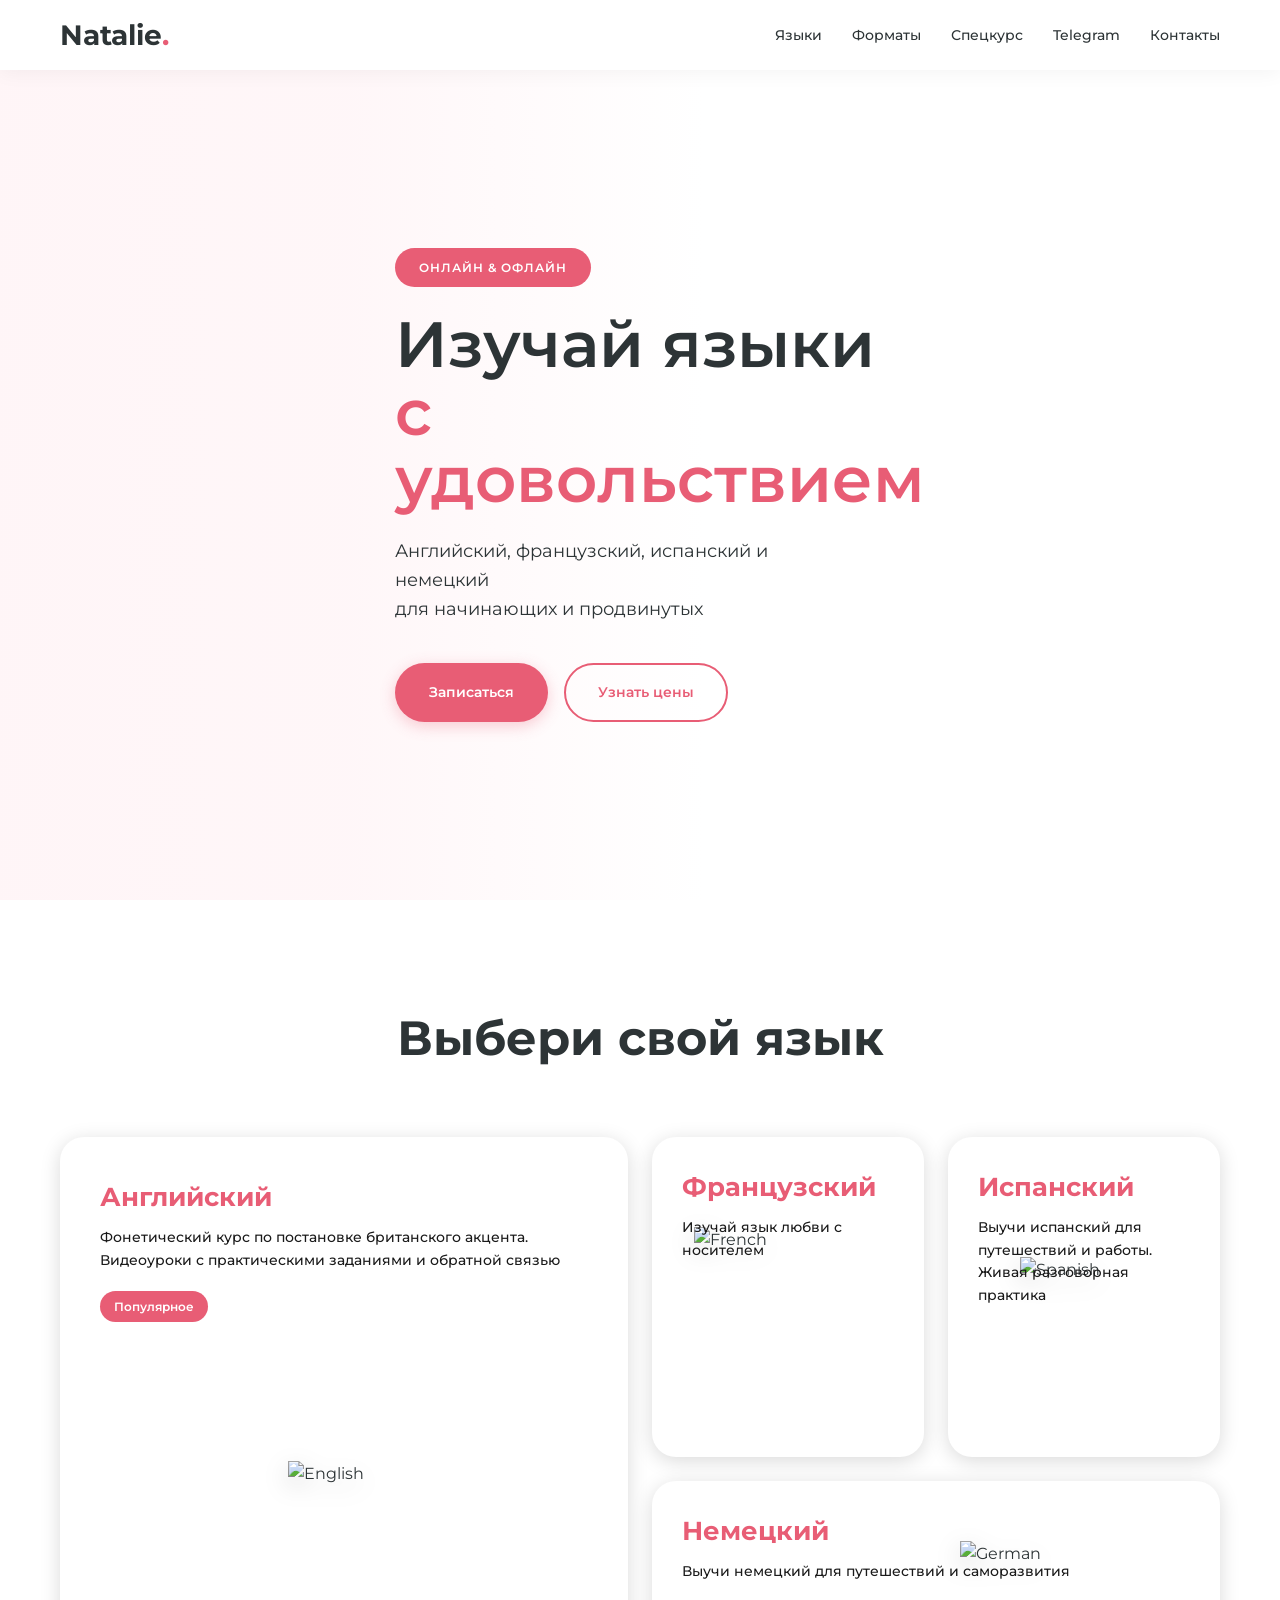
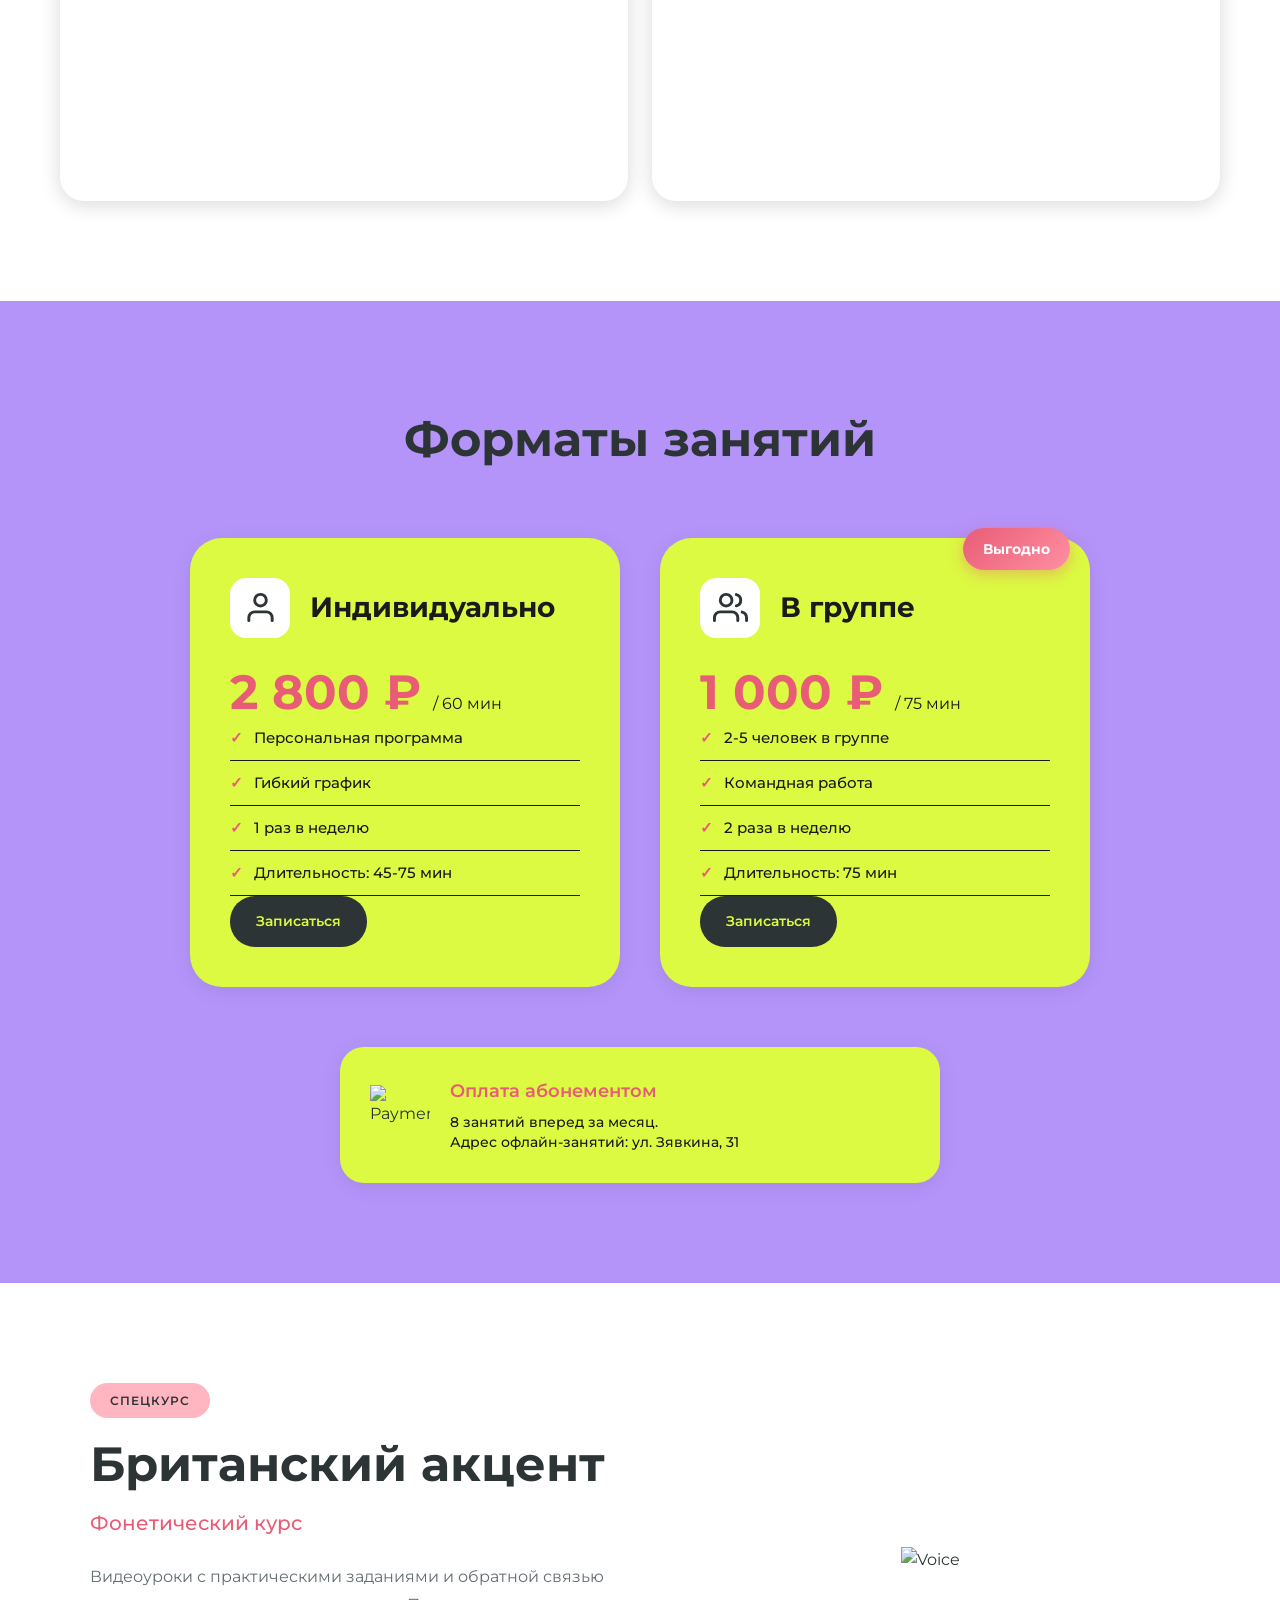
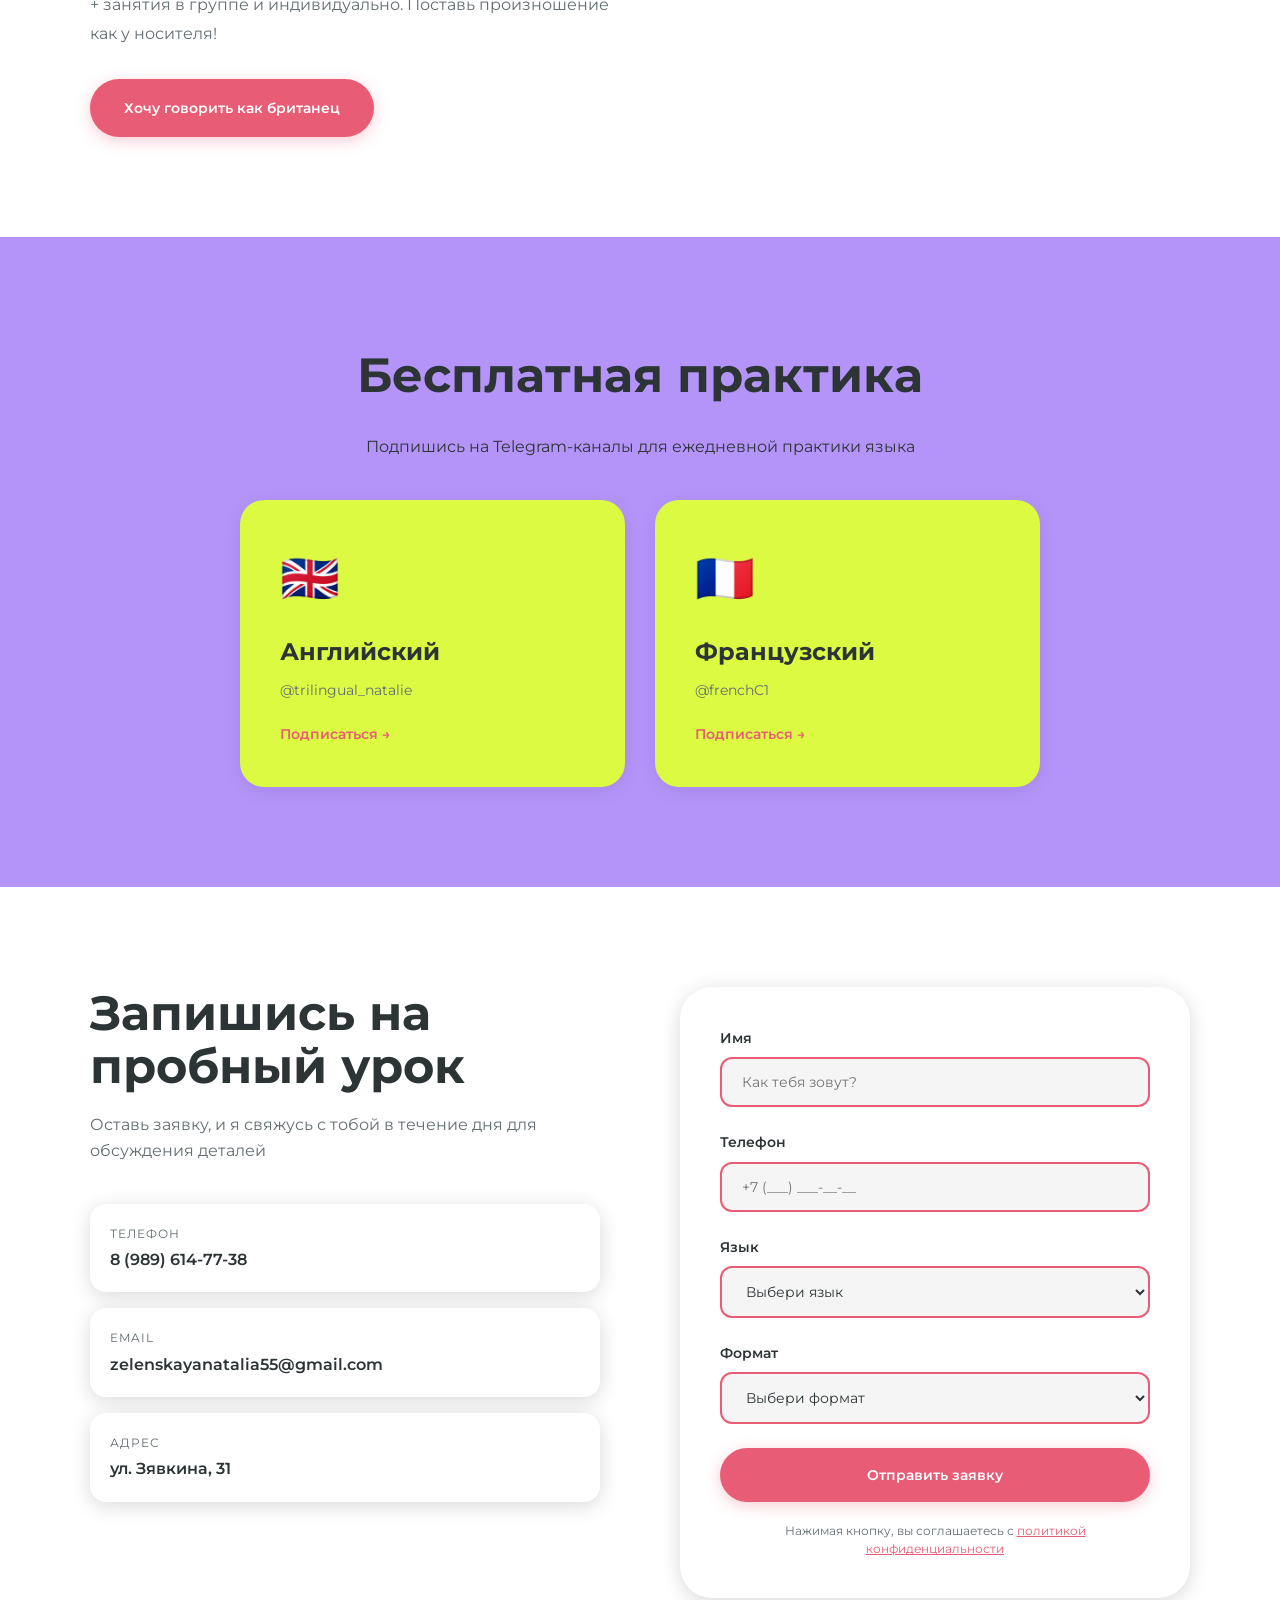
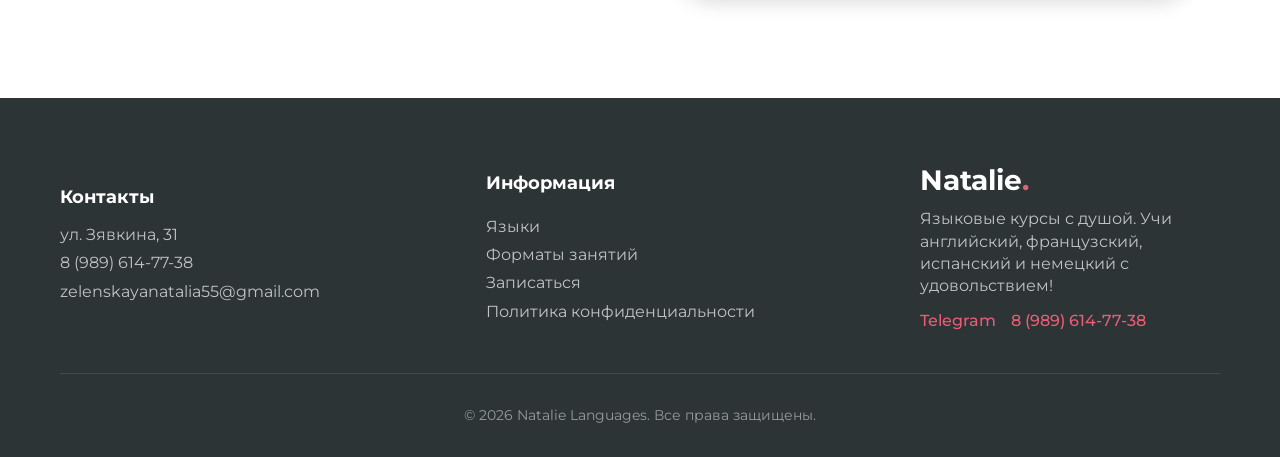
==== commit 71fd9f0a: "Update index.html" ====
--- a/index.html
+++ b/index.html
@@ -2,7 +2,8 @@
 <html lang="ru">
 <head>
     <meta charset="UTF-8">
-    <meta name="viewport" content="width=device-width, initial-scale=1.0">
+    <meta name="viewport" content="width=device-width, initial-scale=1.0, maximum-scale=1.0, user-scalable=no">
+    <meta name="theme-color" content="#E85D75">
     <title>Natalie Languages — Курсы английского, французского, испанского и немецкого</title>
     <link rel="stylesheet" href="styles.css">
     <link href="https://fonts.googleapis.com/css2?family=Montserrat:wght@300;400;500;600;700&family=Playfair+Display:wght@400;500;600;700&display=swap" rel="stylesheet">
@@ -12,8 +13,8 @@
     <nav class="nav">
         <div class="container">
             <div class="nav-wrapper">
-                <a href="#top" class="logo">Natalie<span class="logo-accent">.</span></a>
-                <button class="menu-toggle" id="menuToggle">
+                <a href="#top" class="logo" aria-label="На главную">Natalie<span class="logo-accent">.</span></a>
+                <button class="menu-toggle" id="menuToggle" aria-label="Открыть меню">
                     <span></span>
                     <span></span>
                     <span></span>
@@ -29,24 +30,27 @@
         </div>
     </nav>
 
-<!-- Hero Section -->
-<section class="hero">
-    <div class="hero-content">
-        <div class="hero-badge">Онлайн & Офлайн</div>
-        <h1 class="hero-title">
-            Изучай языки<br>
-            <span class="text-pink">с удовольствием</span>
-        </h1>
-        <p class="hero-subtitle">
-            Английский, французский, испанский и немецкий<br>
-            для начинающих и продвинутых
-        </p>
-        <div class="hero-buttons">
-            <a href="#contacts" class="btn btn-primary">Записаться</a>
-            <a href="#formats" class="btn btn-outline">Узнать цены</a>
-        </div>
-    </div>
-</section>
+    <!-- Hero Section -->
+    <section class="hero">
+        <div class="hero-overlay"></div>
+        <div class="container">
+            <div class="hero-content">
+                <div class="hero-badge">Онлайн & Офлайн</div>
+                <h1 class="hero-title">
+                    Изучай языки<br>
+                    <span class="text-pink">с удовольствием</span>
+                </h1>
+                <p class="hero-subtitle">
+                    Английский, французский, испанский и немецкий<br>
+                    для начинающих и продвинутых
+                </p>
+                <div class="hero-buttons">
+                    <a href="#contacts" class="btn btn-primary">Записаться</a>
+                    <a href="#formats" class="btn btn-outline">Узнать цены</a>
+                </div>
+            </div>
+        </div>
+    </section>
 
     <!-- Languages Grid -->
     <section id="languages" class="languages">
@@ -60,7 +64,7 @@
                         <span class="lang-badge">Популярное</span>
                     </div>
                     <div class="lang-image">
-                        <img src="images/books.png" alt="English">
+                        <img src="images/books.png" alt="English" loading="lazy">
                     </div>
                 </div>
                 <div class="lang-card">
@@ -69,7 +73,7 @@
                         <p>Изучай язык любви с носителем</p>
                     </div>
                     <div class="lang-image">
-                        <img src="images/croissant-coffee.png" alt="French">
+                        <img src="images/croissant-coffee.png" alt="French" loading="lazy">
                     </div>
                 </div>
                 <div class="lang-card">
@@ -78,7 +82,7 @@
                         <p>Выучи испанский для путешествий и работы. Живая разговорная практика</p>
                     </div>
                     <div class="lang-image">
-                        <img src="images/boobs.png" alt="Spanish">
+                        <img src="images/boobs.png" alt="Spanish" loading="lazy">
                     </div>
                 </div>
                 <div class="lang-card lang-card-wide">
@@ -87,7 +91,7 @@
                         <p>Выучи немецкий для путешествий и саморазвития</p>
                     </div>
                     <div class="lang-image">
-                        <img src="images/phone-speech.png" alt="German">
+                        <img src="images/phone-speech.png" alt="German" loading="lazy">
                     </div>
                 </div>
             </div>
@@ -110,15 +114,17 @@
                         <h3>Индивидуально</h3>
                     </div>
                     <div class="format-body">
-                        <div class="price">2 800 ₽</div>
-                        <span class="price-time">/ 60 мин</span>
+                        <div class="price-row">
+                            <div class="price">2 800 ₽</div>
+                            <span class="price-time">/ 60 мин</span>
+                        </div>
                         <ul class="format-features">
                             <li>Персональная программа</li>
                             <li>Гибкий график</li>
                             <li>1 раз в неделю</li>
                             <li>Длительность: 45-75 мин</li>
                         </ul>
-                        <a href="#contacts" class="btn btn-secondary" style="margin-top: 20px; display: inline-block;">Записаться</a>
+                        <a href="#contacts" class="btn btn-secondary">Записаться</a>
                     </div>
                 </div>
 
@@ -136,22 +142,24 @@
                         <h3>В группе</h3>
                     </div>
                     <div class="format-body">
-                        <div class="price">1 000 ₽</div>
-                        <span class="price-time">/ 75 мин</span>
+                        <div class="price-row">
+                            <div class="price">1 000 ₽</div>
+                            <span class="price-time">/ 75 мин</span>
+                        </div>
                         <ul class="format-features">
                             <li>2-5 человек в группе</li>
                             <li>Командная работа</li>
                             <li>2 раза в неделю</li>
                             <li>Длительность: 75 мин</li>
                         </ul>
-                        <a href="#contacts" class="btn btn-secondary" style="margin-top: 20px; display: inline-block;">Записаться</a>
+                        <a href="#contacts" class="btn btn-secondary">Записаться</a>
                     </div>
                 </div>
             </div>
 
             <div class="payment-info">
                 <div class="payment-card">
-                    <img src="images/clipboard.png" alt="Payment">
+                    <img src="images/clipboard.png" alt="Payment" loading="lazy">
                     <div class="payment-text">
                         <h4>Оплата абонементом</h4>
                         <p>8 занятий вперед за месяц.<br>Адрес офлайн-занятий: ул. Зявкина, 31</p>
@@ -176,7 +184,7 @@
                     <a href="#contacts" class="btn btn-primary">Хочу говорить как британец</a>
                 </div>
                 <div class="english-visual">
-                    <img src="images/voice.png" alt="Voice" class="voice-img">
+                    <img src="images/voice.png" alt="Voice" class="voice-img" loading="lazy">
                 </div>
             </div>
         </div>
@@ -189,13 +197,15 @@
             <p class="section-subtitle">Подпишись на Telegram-каналы для ежедневной практики языка</p>
             
             <div class="telegram-grid">
-                <a href="https://t.me/trilingual_natalie" target="_blank" class="telegram-card tg-english">
+                <a href="https://t.me/trilingual_natalie" target="_blank" class="telegram-card tg-english" rel="noopener">
+                    <div class="telegram-icon">🇬🇧</div>
                     <h3>Английский</h3>
                     <p>@trilingual_natalie</p>
                     <span class="telegram-link">Подписаться →</span>
                 </a>
                 
-                <a href="https://t.me/frenchC1" target="_blank" class="telegram-card tg-french">
+                <a href="https://t.me/frenchC1" target="_blank" class="telegram-card tg-french" rel="noopener">
+                    <div class="telegram-icon">🇫🇷</div>
                     <h3>Французский</h3>
                     <p>@frenchC1</p>
                     <span class="telegram-link">Подписаться →</span>
@@ -232,16 +242,16 @@
 
                 <form class="contact-form" id="contactForm">
                     <div class="form-group">
-                        <label>Имя</label>
-                        <input type="text" placeholder="Как тебя зовут?" required>
+                        <label for="name">Имя</label>
+                        <input type="text" id="name" placeholder="Как тебя зовут?" required autocomplete="name">
                     </div>
                     <div class="form-group">
-                        <label>Телефон</label>
-                        <input type="tel" placeholder="+7 (___) ___-__-__" required>
+                        <label for="phone">Телефон</label>
+                        <input type="tel" id="phone" placeholder="+7 (___) ___-__-__" required autocomplete="tel">
                     </div>
                     <div class="form-group">
-                        <label>Язык</label>
-                        <select required>
+                        <label for="lang">Язык</label>
+                        <select id="lang" required>
                             <option value="">Выбери язык</option>
                             <option value="english">Английский</option>
                             <option value="french">Французский</option>
@@ -250,8 +260,8 @@
                         </select>
                     </div>
                     <div class="form-group">
-                        <label>Формат</label>
-                        <select required>
+                        <label for="format">Формат</label>
+                        <select id="format" required>
                             <option value="">Выбери формат</option>
                             <option value="individual">Индивидуально</option>
                             <option value="group">В группе</option>
@@ -267,37 +277,42 @@
         </div>
     </section>
 
-    <!-- Footer -->
-    <footer class="footer">
-        <div class="container">
-            <div class="footer-grid">
-                <div class="footer-brand">
-                    <a href="#top" class="logo">Natalie<span class="logo-accent">.</span></a>
-                    <p>Языковые курсы с душой. Учи английский, французский, испанский и немецкий с удовольствием!</p>
-                    <div class="footer-social">
-                        <a href="https://t.me/trilingual_natalie" target="_blank">Telegram</a>
-                        <a href="tel:89896147738">8 (989) 614-77-38</a>
-                    </div>
-                </div>
-                <div class="footer-contact">
-                    <h4>Контакты</h4>
-                    <p>ул. Зявкина, 31</p>
-                    <p>8 (989) 614-77-38</p>
-                    <p>zelenskayanatalia55@gmail.com</p>
-                </div>
-                <div class="footer-info">
-                    <h4>Информация</h4>
-                    <a href="#languages">Языки</a>
-                    <a href="#formats">Форматы занятий</a>
-                    <a href="#contacts">Записаться</a>
-                    <a href="privacy-policy.html" target="_blank">Политика конфиденциальности</a>
-                </div>
-            </div>
-            <div class="footer-bottom">
-                <p>© 2026 Natalie Languages. Все права защищены.</p>
-            </div>
-        </div>
-    </footer>
+<!-- Footer -->
+<footer class="footer">
+    <div class="container">
+        <div class="footer-grid">
+            <!-- СНАЧАЛА КОНТАКТЫ -->
+            <div class="footer-contact">
+                <h4>Контакты</h4>
+                <p>ул. Зявкина, 31</p>
+                <p>8 (989) 614-77-38</p>
+                <p>zelenskayanatalia55@gmail.com</p>
+            </div>
+            
+            <!-- ПОТОМ ИНФОРМАЦИЯ -->
+            <div class="footer-info">
+                <h4>Информация</h4>
+                <a href="#languages">Языки</a>
+                <a href="#formats">Форматы занятий</a>
+                <a href="#contacts">Записаться</a>
+                <a href="privacy-policy.html" target="_blank">Политика конфиденциальности</a>
+            </div>
+            
+            <!-- В КОНЦЕ БРЕНД -->
+            <div class="footer-brand">
+                <a href="#top" class="logo">Natalie<span class="logo-accent">.</span></a>
+                <p>Языковые курсы с душой. Учи английский, французский, испанский и немецкий с удовольствием!</p>
+                <div class="footer-social">
+                    <a href="https://t.me/trilingual_natalie" target="_blank" rel="noopener">Telegram</a>
+                    <a href="tel:89896147738">8 (989) 614-77-38</a>
+                </div>
+            </div>
+        </div>
+        <div class="footer-bottom">
+            <p>© 2026 Natalie Languages. Все права защищены.</p>
+        </div>
+    </div>
+</footer>
 
     <script src="javascript.js"></script>
 </body>
--- a/styles.css
+++ b/styles.css
@@ -1,37 +1,17 @@
 /* ===== VARIABLES ===== */
 :root {
-    --pink-50: #fdf2f8;
-    --pink-100: #fce7f3;
-    --pink-200: #fbcfe8;
-    --pink-300: #f9a8d4;
-    --pink-400: #f472b6;
-    --pink-500: #ec4899;
-    --pink-600: #db2777;
-    --pink-700: #9d174d;
-    --hot-pink: #ff1493;
-    --magenta: #c71585;
-    --gold: #ffd700;
-    --white: #ffffff;
-    --dark: #1a1a2e;
-    --gradient-barbie: linear-gradient(135deg, #ff1493 0%, #ff69b4 50%, #c71585 100%);
-    --gradient-soft: linear-gradient(135deg, #fce7f3 0%, #fbcfe8 100%);
-    --gradient-hero: linear-gradient(135deg, #fdf2f8 0%, #fce7f3 25%, #fbcfe8 50%, #f9a8d4 100%);
-    --shadow-barbie: 0 10px 40px rgba(255, 20, 147, 0.35);
-    --shadow-soft: 0 4px 20px rgba(255, 20, 147, 0.15);
-    --radius: 20px;
-    --radius-sm: 12px;
-    --transition: all 0.4s cubic-bezier(0.4, 0, 0.2, 1);
-    --frame-width: 1200px;
-    --frame-offset: 20px;
-}
-
-/* Global button radius */
-.btn, .card-btn {
-    border-radius: 10px;
+    --primary: #E85D75;
+    --primary-light: #FFB6C1;
+    --text: #2D3436;
+    --text-light: #636E72;
+    --bg: #FFF5F7;
+    --white: #FFFFFF;
+    --shadow: 0 4px 20px rgba(0,0,0,0.08);
+    --transition: all 0.3s ease;
 }
 
 /* ===== RESET ===== */
-*, *::before, *::after {
+* {
     margin: 0;
     padding: 0;
     box-sizing: border-box;
@@ -39,126 +19,89 @@
 
 html {
     scroll-behavior: smooth;
-    font-size: 16px;
 }
 
 body {
     font-family: 'Montserrat', sans-serif;
-    background: var(--pink-50);
-    color: var(--dark);
+    color: var(--text);
+    line-height: 1.6;
     overflow-x: hidden;
-    line-height: 1.6;
-}
-
-a {
-    text-decoration: none;
-    color: inherit;
-}
-
-ul {
-    list-style: none;
-}
-
-img {
-    max-width: 100%;
-    display: block;
-}
-
-
-
-/* ===== CONTAINER ===== */
+    background: var(--white);
+}
+
+/* ===== NAVIGATION ===== */
+.nav {
+    position: fixed;
+    top: 0;
+    left: 0;
+    width: 100%;
+    background: rgba(255, 255, 255, 0.98);
+    backdrop-filter: blur(10px);
+    z-index: 1000;
+    box-shadow: 0 1px 10px rgba(0,0,0,0.05);
+}
+
 .container {
     max-width: 1200px;
     margin: 0 auto;
     padding: 0 20px;
 }
 
-/* ===== NAVBAR ===== */
-.navbar {
-    position: fixed;
-    top: 0;
-    left: 0;
-    right: 0;
-    z-index: 1000;
-    padding: 15px 0;
+.nav-wrapper {
+    display: flex;
+    justify-content: space-between;
+    align-items: center;
+    height: 70px;
+}
+
+.logo {
+    font-family: 'Montserrat', sans-serif;
+    font-size: 28px;
+    font-weight: 700;
+    color: var(--text);
+    text-decoration: none;
+}
+
+.logo-accent {
+    color: var(--primary);
+}
+
+.nav-menu {
+    display: flex;
+    list-style: none;
+    gap: 30px;
+}
+
+.nav-menu a {
+    text-decoration: none;
+    color: var(--text);
+    font-weight: 500;
+    font-size: 14px;
     transition: var(--transition);
-    background: transparent;
-}
-
-.navbar.scrolled {
-    background: rgba(255, 255, 255, 0.95);
-    backdrop-filter: blur(20px);
-    box-shadow: var(--shadow-soft);
-    padding: 10px 0;
-}
-
-.nav-container {
-    max-width: 1200px;
-    margin: 0 auto;
-    padding: 0 20px;
-    display: flex;
-    align-items: center;
-    justify-content: space-between;
-}
-
-.logo {
-    display: flex;
-    align-items: center;
-    gap: 10px;
-    font-family: 'Montserrat', sans-serif;
-    font-size: 1.5rem;
-    font-weight: 700;
-    color: var(--pink-600);
-}
-
-.logo-icon {
-    font-size: 2rem;
-}
-
-.nav-links {
-    display: flex;
-    gap: 30px;
-}
-
-.nav-links a {
-    font-weight: 500;
-    color: var(--dark);
     position: relative;
-    padding: 5px 0;
-    transition: var(--transition);
-}
-
-.nav-links a::after {
+    padding: 8px 0;
+}
+
+.nav-menu a::after {
     content: '';
     position: absolute;
     bottom: 0;
     left: 0;
     width: 0;
     height: 2px;
-    background: var(--gradient-barbie);
-    transition: var(--transition);
-    border-radius: 2px;
-}
-
-.nav-links a:hover {
-    color: var(--pink-600);
-}
-
-.nav-links a:hover::after {
+    background: var(--primary);
+    transition: width 0.3s ease;
+}
+
+.nav-menu a:hover {
+    color: var(--primary);
+}
+
+.nav-menu a:hover::after {
     width: 100%;
 }
 
-.nav-phone {
-    color: var(--hot-pink) !important;
-    font-weight: 600 !important;
-    text-align: right;
-}
-
-.nav-phone:hover {
-    color: var(--pink-700) !important;
-}
-
-.nav-toggle {
+.menu-toggle {
     display: none;
     flex-direction: column;
     gap: 5px;
@@ -168,348 +111,539 @@
     padding: 5px;
 }
 
-.nav-toggle span {
+.menu-toggle span {
     width: 25px;
-    height: 3px;
-    background: var(--pink-600);
-    border-radius: 3px;
+    height: 2px;
+    background: var(--text);
     transition: var(--transition);
 }
 
-/* ===== HERO ===== */
+/* ===== HERO SECTION ===== */
 .hero {
+    position: relative;
     min-height: 100vh;
-    background-image: url('images/beautiful-glamour-girl-smiling-biting-finger-thoughtful-gazing-camera-intrigued-checking-out-something-interesting-standing-pink-background.jpg');
+    width: 100%;
+    display: flex;
+    align-items: center;
+    padding-top: 70px;
+    background-image: url('images/hero-bg.jpg');
     background-size: cover;
-    background-position: center;
-    position: relative;
+    background-position: center right;
+    background-repeat: no-repeat;
     overflow: hidden;
 }
 
-.hero-bg-overlay {
+.hero-overlay {
     position: absolute;
     top: 0;
     left: 0;
-    width: 100%;
+    width: 55%;
     height: 100%;
-    background: linear-gradient(135deg, rgba(255, 240, 245, 0.6) 0%, rgba(255, 182, 193, 0.4) 100%);
-    z-index: 0;
-    pointer-events: none;
-}
-
-.hero-container {
-    max-width: var(--frame-width);
-    margin: 0 auto;
-    padding: 180px 20px 80px;
-    display: flex;
-    justify-content: flex-start;
-    align-items: flex-start;
+    background: linear-gradient(to right, 
+        rgba(255, 245, 247, 0.98) 0%, 
+        rgba(255, 245, 247, 0.85) 50%, 
+        transparent 100%);
+    z-index: 1;
+}
+
+.hero-content {
     position: relative;
-    z-index: 1;
-}
-
-.hero-left {
-    flex: 0 0 40%;
-    max-width: 40%;
-}
-.hero-visual {
-    flex: 1 1 auto;
-}
-
-/* cleaned: single hero-panel definition below */
-
-.hero-content {
-    display: block;
-    width: 100%;
-    text-align: left;
-    z-index: 1;
-}
-
-/* Two-column layout option (restore previous two-column look) */
-.hero-left { flex: 0 0 40%; max-width: 40%; }
-.hero-visual { flex: 1 1 auto; }
-
-/* Panel replacing the red square block on the hero section */
-.hero-panel {
-    background: rgba(255, 255, 255, 0.92);
-    border-radius: 10px 10px 50px 10px;
-    padding: 28px 34px;
-    width: fit-content;
-    margin-left: 0;
-    border: 2px solid var(--pink-600);
-    box-shadow: 0 8px 40px rgba(0,0,0,0.04);
+    z-index: 2;
+    max-width: 550px;
+    padding: 40px 0;
+    margin-left: calc((100vw - 1160px) / 2);
+}
+
+.hero-badge {
+    display: inline-block;
+    background: var(--primary);
+    color: white;
+    padding: 10px 24px;
+    border-radius: 50px;
+    font-size: 12px;
+    font-weight: 600;
+    letter-spacing: 1px;
+    text-transform: uppercase;
+    margin-bottom: 24px;
 }
 
 .hero-title {
-    font-family: 'Playfair Display', serif;
-    font-size: 4rem;
+    font-family: 'Montserrat', sans-serif;
+    font-size: 64px;
     line-height: 1.05;
-    margin-bottom: 20px;
-    color: var(--dark);
-}
-
-.hero-title .line {
-    display: block;
-}
-
-.hero-title .accent {
-    font-style: italic;
-    background: var(--gradient-barbie);
-    -webkit-background-clip: text;
-    -webkit-text-fill-color: transparent;
-    background-clip: text;
-    text-decoration: none;
+    margin-bottom: 24px;
+    color: var(--text);
+    font-weight: 600;
+}
+
+.text-pink {
+    color: var(--primary);
+    display: inline;
 }
 
 .hero-subtitle {
-    font-size: 1.1rem;
-    color: #333;
-    margin-bottom: 30px;
-    letter-spacing: 1px;
-    font-weight: 500;
-}
-
-/* Additional descriptive text under languages */
-.hero-subtext {
-    width: 100%;
-    max-width: 600px;
-    display: block;
-    font-size: 1.05rem;
-    color: #333;
-    margin: 6px 0 18px;
-}
-
-.hero-subtitle .dot {
-    margin: 0 6px;
-    color: currentColor;
+    font-size: 18px;
+    color: var(--text);
+    margin-bottom: 40px;
+    line-height: 1.6;
+    max-width: 450px;
 }
 
 .hero-buttons {
     display: flex;
-    gap: 15px;
-    margin-bottom: 40px;
-}
-
-.hero-quote {
-    margin-top: 50px;
-    padding: 24px 30px;
-    background: rgba(255,255,255,0.6);
-    backdrop-filter: blur(8px);
-    border-radius: 12px;
-    border-left: 4px solid var(--pink-400);
-    max-width: 550px;
-    position: relative;
-}
-
-.hero-quote i {
-    font-size: 1.2rem;
-    color: var(--pink-300);
-    margin-bottom: 8px;
-}
-
-.hero-quote p {
-    font-family: 'Playfair Display', serif;
-    font-size: 1.1rem;
-    font-style: italic;
-    color: var(--pink-700);
-    line-height: 1.6;
-}
-
-.hero-marquee::before,
-.hero-marquee::after {
-    content: '';
-    position: absolute;
-    top: 0;
-    width: 150px;
-    height: 100%;
-    z-index: 2;
-    pointer-events: none;
-}
-
-.hero-marquee::before {
-    left: 0;
-    background: linear-gradient(to right, rgba(253,242,248,0.9), transparent);
-}
-
-.hero-marquee::after {
-    right: 0;
-    background: linear-gradient(to left, rgba(253,242,248,0.9), transparent);
-}
-
-.hero-marquee-track {
-    display: flex;
-    gap: 50px;
-    animation: marquee 25s linear infinite;
-    width: max-content;
-}
-
-.hero-marquee-item {
-    font-family: 'Playfair Display', serif;
-    font-size: 2rem;
-    font-weight: 600;
-    color: var(--pink-300);
-    white-space: nowrap;
-    transition: var(--transition);
-}
-
-.hero-marquee-item:hover {
-    color: var(--hot-pink);
-}
-
-@keyframes marquee {
-    0% { transform: translateX(0); }
-    100% { transform: translateX(-50%); }
-}
-
-.hero-features {
-    display: grid;
-    grid-template-columns: repeat(3, 1fr);
-    gap: 24px;
-    margin-top: 60px;
-    max-width: var(--frame-width);
-    margin-left: auto;
-    margin-right: auto;
-}
-
-.hero-feature-card {
-    background: rgba(255,255,255,0.85);
-    backdrop-filter: blur(10px);
-    border-radius: 16px;
-    padding: 30px 24px;
-    text-align: center;
-    border: 2px solid rgba(255,20,147,0.15);
-    transition: var(--transition);
-}
-
-.hero-feature-card:hover {
-    transform: translateY(-8px);
-    box-shadow: var(--shadow-barbie);
-    border-color: var(--pink-400);
-}
-
-.hero-feature-card i {
-    font-size: 2.5rem;
-    background: var(--gradient-barbie);
-    -webkit-background-clip: text;
-    -webkit-text-fill-color: transparent;
-    background-clip: text;
-    margin-bottom: 16px;
-}
-
-.hero-feature-card h3 {
-    font-family: 'Montserrat', sans-serif;
-    font-size: 1.15rem;
-    font-weight: 600;
-    margin-bottom: 10px;
-    color: var(--dark);
-}
-
-.hero-feature-card p {
-    font-size: 0.95rem;
-    color: #555;
-    line-height: 1.6;
-}
-
-@keyframes fadeSlideDown {
-    from { opacity: 0; transform: translateY(-20px); }
-    to { opacity: 1; transform: translateY(0); }
-}
-
-@keyframes ring {
-    0%, 100% { transform: rotate(0deg); }
-    10% { transform: rotate(15deg); }
-    20% { transform: rotate(-15deg); }
-    30% { transform: rotate(10deg); }
-    40% { transform: rotate(-10deg); }
-    50% { transform: rotate(5deg); }
-    60% { transform: rotate(0deg); }
-}
-
-@keyframes float {
-    0%, 100% { transform: translateY(0px); }
-    50% { transform: translateY(-20px); }
+    gap: 16px;
+    flex-wrap: wrap;
 }
 
 /* ===== BUTTONS ===== */
 .btn {
     display: inline-flex;
     align-items: center;
-    gap: 10px;
-    padding: 14px 32px;
-    border-radius: 10px;
+    justify-content: center;
+    padding: 16px 32px;
+    border-radius: 50px;
+    text-decoration: none;
     font-weight: 600;
-    font-size: 1rem;
+    font-size: 14px;
     transition: var(--transition);
+    border: 2px solid transparent;
     cursor: pointer;
-    border: none;
+    font-family: 'Montserrat', sans-serif;
 }
 
 .btn-primary {
-    background: var(--gradient-barbie);
-    color: var(--white);
-    box-shadow: var(--shadow-barbie);
+    background: var(--primary);
+    color: white;
+    box-shadow: 0 4px 15px rgba(232, 93, 117, 0.3);
 }
 
 .btn-primary:hover {
-    transform: translateY(-3px);
-    box-shadow: 0 15px 50px rgba(236, 72, 153, 0.4);
-}
-
-.btn-secondary {
-    background: var(--white);
-    color: var(--pink-600);
-    border: 2px solid var(--pink-300);
-}
-
-.btn-secondary:hover {
-    background: var(--pink-100);
-    border-color: var(--pink-400);
-    transform: translateY(-3px);
-}
-
-.btn-full {
-    width: 100%;
-    justify-content: center;
-}
-
-/* ===== SECTION HEADER ===== */
-.section-header {
-    text-align: center;
-    margin-bottom: 60px;
-}
-
-.section-badge {
-    display: inline-block;
-    background: var(--gradient-barbie);
-    color: var(--white);
-    padding: 6px 18px;
-    border-radius: 50px;
-    font-size: 0.85rem;
-    font-weight: 600;
-    margin-bottom: 15px;
-    text-transform: uppercase;
-    letter-spacing: 1px;
-}
-
-.section-title {
-    font-family: 'Montserrat', sans-serif;
-    font-size: 3rem;
-    margin-bottom: 15px;
-    color: var(--dark);
-}
-
-.section-desc {
-    font-size: 1.1rem;
-    color: #666;
-}
-
-/* ===== LANGUAGES ===== */
+    transform: translateY(-2px);
+    box-shadow: 0 6px 20px rgba(232, 93, 117, 0.4);
+}
+
+.btn-outline {
+    background: transparent;
+    color: var(--primary);
+    border-color: var(--primary);
+}
+
+.btn-outline:hover {
+    background: var(--primary);
+    color: white;
+    transform: translateY(-2px);
+}
+
+/* ===== LANGUAGES SECTION ===== */
 .languages {
     padding: 100px 0;
     background: var(--white);
 }
 
+.section-title {
+    font-family: 'Montserrat', sans-serif;
+    font-size: 48px;
+    text-align: center;
+    margin-bottom: 60px;
+    color: var(--text);
+}
+
+.text-red {
+    color: #2D3436;
+}
+
 .languages-grid {
+    display: grid;
+    grid-template-columns: repeat(4, 1fr);
+    gap: 24px;
+    position: relative;
+}
+
+/* Карточки языков — ОСНОВНЫЕ СТИЛИ */
+.lang-card {
+    background: #FFFFFF;
+    border-radius: 24px;
+    box-shadow: 0 4px 20px rgba(0,0,0,0.15);
+    padding: 30px;
+    padding-bottom: 140px;
+    position: relative;
+    overflow: hidden;
+    transition: var(--transition);
+    min-height: 320px;
+    display: flex;
+    flex-direction: column;
+    justify-content: flex-start;
+    cursor: pointer;
+    z-index: 1;
+}
+
+.lang-card:nth-child(2) .lang-image {
+    width: 230px;
+    height: 230px;
+}
+
+.lang-card:hover {
+    transform: translateY(-5px);
+    box-shadow: var(--shadow);
+    z-index: 10;
+}
+
+.lang-card-large {
+    grid-column: span 2;
+    grid-row: span 2;
+    min-height: 500px;
+    padding: 40px;
+    padding-bottom: 280px;
+}
+
+
+
+.lang-card-wide {
+    grid-column: span 2;
+    padding-bottom: 180px;
+}
+
+.lang-content {
+    position: relative;
+    z-index: 3;
+}
+
+.lang-content h3 {
+    font-family: 'Montserrat', sans-serif;
+    font-size: 26px;
+    margin-bottom: 8px;
+    color: #E85D75;
+}
+
+.lang-content p {
+    color: #1a1a1a;
+    font-size: 14px;
+    margin-bottom: 8px;
+    font-weight: 500;
+}
+
+.lang-badge {
+    display: inline-block;
+    background: var(--primary);
+    color: white;
+    padding: 6px 14px;
+    border-radius: 20px;
+    font-size: 12px;
+    margin-top: 12px;
+    width: fit-content;
+    font-weight: 600;
+}
+
+/* ИЗОБРАЖЕНИЯ */
+.lang-image {
+    position: absolute;
+    bottom: 0;
+    right: 0;
+    width: 200px;
+    height: 200px;
+    display: flex;
+    align-items: center;
+    justify-content: center;
+    z-index: 2;
+    pointer-events: none;
+}
+
+.lang-image img {
+    width: 100%;
+    height: 100%;
+    object-fit: contain;
+    transition: transform 0.6s cubic-bezier(0.34, 1.56, 0.64, 1);
+    filter: drop-shadow(0 8px 12px rgba(0,0,0,0.15));
+}
+
+.lang-card:hover .lang-image img {
+    transform: scale(1.08) rotate(4deg);
+}
+
+.lang-card-large .lang-image {
+    width: 340px;
+    height: 340px;
+    bottom: 0;
+    right: 0;
+    z-index: 2;
+}
+
+.lang-card-large:hover .lang-image img {
+    transform: scale(1.05) rotate(3deg);
+}
+
+.lang-card-wide .lang-image {
+    width: 260px;
+    height: 260px;
+    bottom: 0;
+    right: 0;
+    z-index: 2;
+}
+
+/* ===== FORMATS ===== */
+.formats {
+    padding: 100px 0;
+    background: #B494F9;
+}
+
+.formats-wrapper {
+    display: grid;
+    grid-template-columns: repeat(2, 1fr);
+    gap: 40px;
+    max-width: 900px;
+    margin: 0 auto;
+}
+
+.format-card {
+    background: #DCFA42;
+    border-radius: 32px;
+    padding: 40px;
+    position: relative;
+    box-shadow: var(--shadow);
+    transition: var(--transition);
+}
+
+.format-card:hover {
+    transform: translateY(-5px);
+    box-shadow: 0 10px 30px rgba(0,0,0,0.12);
+}
+
+.format-badge {
+    position: absolute;
+    top: -10px;
+    right: 20px;
+    background: linear-gradient(135deg, #E85D75, #FF8FA3);
+    color: white;
+    padding: 10px 20px;
+    border-radius: 30px;
+    font-size: 14px;
+    font-weight: 700;
+    box-shadow: 0 4px 15px rgba(232, 93, 117, 0.4);
+}
+
+.format-header {
+    display: flex;
+    align-items: center;
+    gap: 20px;
+    margin-bottom: 30px;
+}
+
+.format-icon {
+    width: 60px;
+    height: 60px;
+    background: #FFFFFF;
+    border-radius: 16px;
+    display: flex;
+    align-items: center;
+    justify-content: center;
+}
+
+.format-icon img {
+    width: 50px;
+    height: 50px;
+    object-fit: contain;
+}
+
+.format-header h3 {
+    font-family: 'Montserrat', sans-serif;
+    font-size: 28px;
+    color: #1a1a1a;
+}
+
+.price {
+    font-size: 48px;
+    font-weight: 700;
+    color: #E85D75;
+    line-height: 1;
+    display: inline;
+    margin-bottom: 8px;
+}
+
+.price-time {
+    color: #1a1a1a;
+    display: inline;
+    margin-left: 8px;
+    margin-bottom: 30px;
+}
+
+.format-features {
+    list-style: none;
+}
+
+.format-card .btn {
+    background: #2D3436;
+    color: #DCFA42 !important;
+    padding: 12px 24px;
+    border-radius: 25px;
+    font-size: 14px;
+    font-weight: 600;
+}
+
+.format-card .btn:hover {
+    background: #1a1a1a;
+    transform: translateY(-2px);
+}
+
+.format-features li {
+    padding: 10px 0;
+    border-bottom: 1px solid #1a1a1a;
+    color: #1a1a1a;
+    position: relative;
+    padding-left: 24px;
+    font-size: 15px;
+    font-weight: 500;
+}
+
+.format-features li:before {
+    content: "✓";
+    position: absolute;
+    left: 0;
+    color: var(--primary);
+    font-weight: bold;
+}
+
+.payment-info {
+    max-width: 600px;
+    margin: 60px auto 0;
+}
+
+.payment-card {
+    display: flex;
+    align-items: center;
+    gap: 20px;
+    background: #DCFA42;
+    padding: 30px;
+    border-radius: 24px;
+    box-shadow: var(--shadow);
+}
+
+.payment-card img {
+    width: 60px;
+    height: 60px;
+    object-fit: contain;
+}
+
+.payment-text h4 {
+    font-family: 'Montserrat', sans-serif;
+    margin-bottom: 8px;
+    font-size: 18px;
+    color: #E85D75;
+    font-weight: 600;
+}
+
+.payment-text p {
+    color: #1a1a1a;
+    font-size: 14px;
+    line-height: 1.4;
+    font-weight: 500;
+}
+
+/* ===== ENGLISH SPECIAL ===== */
+.english-special {
+    padding: 100px 0;
+    background: #FFFFFF;
+}
+
+.english-wrapper {
+    display: grid;
+    grid-template-columns: 1fr 1fr;
+    gap: 60px;
+    align-items: center;
+    max-width: 1100px;
+    margin: 0 auto;
+}
+
+.english-content {
+    text-align: left;
+}
+
+.english-badge {
+    display: inline-block;
+    background: var(--primary-light);
+    color: var(--text);
+    padding: 8px 20px;
+    border-radius: 50px;
+    font-size: 12px;
+    font-weight: 600;
+    margin-bottom: 20px;
+    text-transform: uppercase;
+    letter-spacing: 1px;
+}
+
+.english-content h2 {
+    font-family: 'Montserrat', sans-serif;
+    font-size: 48px;
+    margin-bottom: 16px;
+    line-height: 1.1;
+}
+
+.english-subtitle {
+    font-size: 20px;
+    color: var(--primary);
+    margin-bottom: 24px;
+    font-weight: 500;
+}
+
+.english-text {
+    color: var(--text-light);
+    line-height: 1.8;
+    margin-bottom: 30px;
+}
+
+.english-visual {
+    position: relative;
+    text-align: center;
+}
+
+.english-visual img {
+    max-width: 100%;
+    height: auto;
+    animation: float 3s ease-in-out infinite;
+}
+
+.floating-paper {
+    position: absolute;
+    bottom: -20px;
+    right: 0;
+    width: 150px;
+    animation: float 3s ease-in-out infinite;
+}
+
+@keyframes float {
+    0%, 100% { transform: translateY(0); }
+    50% { transform: translateY(-10px); }
+}
+
+/* ===== TELEGRAM ===== */
+.telegram {
+    padding: 100px 0;
+    background: #B494F9;
+    position: relative;
+    overflow: hidden;
+}
+
+.telegram::before {
+    content: '';
+    position: absolute;
+    bottom: -100px;
+    right: 50px;
+    transform: scaleX(-1);
+    width: 400px;
+    height: 400px;
+    background: url('images/megaphone.png') no-repeat center center;
+    background-size: contain;
+    z-index: 0;
+}
+
+.section-subtitle {
+    text-align: center;
+    color: #2D3436;
+    margin-top: -40px;
+    margin-bottom: 40px;
+    font-size: 16px;
+}
+
+.telegram-grid {
     display: grid;
     grid-template-columns: repeat(2, 1fr);
     gap: 30px;
@@ -517,1333 +651,497 @@
     margin: 0 auto;
 }
 
-.language-card {
-    background: var(--white);
-    border-radius: var(--radius);
-    padding: 20px;
-    position: relative;
-    overflow: visible;
-    transition: var(--transition);
-    border: 1px solid var(--pink-100);
-}
-
-.language-card:hover {
-    transform: translateY(-10px);
-    box-shadow: var(--shadow-barbie);
-    border-color: var(--pink-300);
-}
-
-.card-glow {
-    position: absolute;
-    top: -50%;
-    left: -50%;
-    width: 200%;
-    height: 200%;
-    background: radial-gradient(circle, rgba(255, 105, 180, 0.1) 0%, transparent 70%);
-    opacity: 0;
-    transition: var(--transition);
-    pointer-events: none;
-}
-
-.language-card:hover .card-glow {
-    opacity: 1;
-}
-
-.card-header {
-    display: flex;
-    align-items: center;
-    gap: 15px;
-    margin-bottom: 20px;
-}
-
-.flag-img {
-    width: 50px;
-    height: 34px;
-    object-fit: cover;
-    border-radius: 4px;
-    box-shadow: 0 2px 6px rgba(0,0,0,0.2);
-    vertical-align: middle;
-    flex-shrink: 0;
-}
-
-.flag-us {
-    background-image: url('images/us.svg');
-}
-
-.flag-fr {
-    background-image: url('images/fr.svg');
-}
-
-.flag-es {
-    background-image: url('images/es.svg');
-}
-
-.flag-de {
-    background-image: url('images/de.svg');
-}
-
-.flag-gb {
-    background-image: url("data:image/svg+xml,%3Csvg xmlns='http://www.w3.org/2000/svg' viewBox='0 0 3 2'%3E%3Crect width='3' height='2' fill='%23012169'/%3E%3Crect width='3' height='2' fill='%23fff' transform='translate(0,0)'/%3E%3Crect width='3' height='2' fill='%23C8102E' transform='translate(0,.5)'/%3E%3C/svg%3E");
-    background: url("data:image/svg+xml,%3Csvg xmlns='http://www.w3.org/2000/svg' viewBox='0 0 60 30'%3E%3Cpath fill='%23012169' d='M0 0h60v30H0z'/%3E%3Cpath fill='%23fff' d='M21.85 0h16.3v30H21.85zM0 16.35h60v12.3H0z'/%3E%3Cpath fill='%23C8102E' d='M22.45 0h15.1v30H22.45zM0 17.85h60v9H0z'/%3E%3C/svg%3E");
-}
-
-.flag-fr {
-    background-image: url("data:image/svg+xml,%3Csvg xmlns='http://www.w3.org/2000/svg' viewBox='0 0 60 40'%3E%3Crect width='60' height='40' fill='%23002395'/%3E%3Crect width='20' height='40' fill='%23fff'/%3E%3Crect width='14' height='40' x='23' fill='%23ED2939'/%3E%3C/svg%3E");
-}
-
-.flag-es {
-    background-image: url("data:image/svg+xml,%3Csvg xmlns='http://www.w3.org/2000/svg' viewBox='0 0 60 40'%3E%3Crect width='60' height='40' fill='%23AA151B'/%3E%3Crect width='60' height='12' fill='%23F1BF00'/%3E%3Crect width='60' height='4' y='18' fill='%23AA151B'/%3E%3Crect width='60' height='4' y='28' fill='%23AA151B'/%3E%3C/svg%3E");
-}
-
-.flag-de {
-    background-image: url("data:image/svg+xml,%3Csvg xmlns='http://www.w3.org/2000/svg' viewBox='0 0 60 40'%3E%3Crect width='60' height='13.33' fill='%23000'/%3E%3Crect width='60' height='13.33' y='13.33' fill='%23DD0000'/%3E%3Crect width='60' height='13.33' y='26.66' fill='%23FFCC00'/%3E%3C/svg%3E");
-}
-
-.card-header h3 {
-    font-family: 'Montserrat', sans-serif;
-    font-size: 1.4rem;
-    white-space: nowrap;
-}
-
-.card-body p {
-    color: #666;
-    margin-bottom: 20px;
-    line-height: 1.7;
-    word-wrap: break-word;
-}
-
-.card-features {
-    display: flex;
-    gap: 20px;
-    margin-bottom: 20px;
-}
-
-.card-features span {
-    display: flex;
-    align-items: center;
-    gap: 8px;
-    font-size: 0.9rem;
-    color: var(--pink-600);
-}
-
-.card-footer {
-    padding-top: 20px;
-    border-top: 1px solid var(--pink-100);
-}
-
-.card-btn {
-    display: inline-flex;
-    align-items: center;
-    gap: 8px;
-    color: var(--pink-600);
-    font-weight: 600;
-    transition: var(--transition);
-}
-
-.card-btn:hover {
-    gap: 15px;
-    color: var(--pink-700);
-}
-
-/* ===== PRICING ===== */
-.pricing {
-    padding: 100px 0;
-    background: var(--gradient-soft);
-}
-
-.pricing-grid {
-    display: grid;
-    grid-template-columns: repeat(auto-fit, minmax(300px, 1fr));
-    gap: 30px;
-    max-width: 800px;
-    margin: 0 auto;
-}
-
-.pricing-card {
-    background: var(--white);
-    border-radius: var(--radius);
-    padding: 12px 25px;
-    text-align: center;
-    transition: var(--transition);
-    border: 2px solid transparent;
+.telegram-card {
+    background: #DCFA42;
+    border-radius: 24px;
+    padding: 40px;
+    text-decoration: none;
+    color: var(--text);
     position: relative;
     overflow: hidden;
-}
-
-.pricing-card:hover {
-    transform: translateY(-10px);
-    box-shadow: var(--shadow-barbie);
-}
-
-.pricing-card.featured {
-    border-color: var(--pink-400);
-    transform: scale(1.05);
-}
-
-.pricing-card.featured:hover {
-    transform: scale(1.05) translateY(-10px);
-}
-
-.pricing-badge {
+    transition: var(--transition);
+    display: block;
+    box-shadow: var(--shadow);
+}
+
+.telegram-card:hover {
+    transform: translateY(-5px);
+    box-shadow: 0 10px 30px rgba(0,0,0,0.1);
+}
+
+.telegram-icon {
+    font-size: 48px;
+    margin-bottom: 16px;
+}
+
+.telegram-card h3 {
+    font-family: 'Montserrat', sans-serif;
+    font-size: 24px;
+    margin-bottom: 8px;
+}
+
+.telegram-card p {
+    color: var(--text-light);
+    font-size: 14px;
+    margin-bottom: 20px;
+}
+
+.telegram-link {
+    color: var(--primary);
+    font-weight: 600;
+    font-size: 14px;
+}
+
+.telegram-deco {
     position: absolute;
-    top: 0;
-    right: 0;
-    background: var(--gradient-barbie);
-    color: var(--white);
-    padding: 8px 20px;
-    font-size: 0.8rem;
-    font-weight: 600;
-    border-bottom-left-radius: var(--radius-sm);
-}
-
-.pricing-header {
-    margin-bottom: 16px;
-}
-
-.pricing-icon {
-    width: 60px;
-    height: 60px;
-    background: var(--gradient-barbie);
-    border-radius: 50%;
-    display: flex;
-    align-items: center;
-    justify-content: center;
-    margin: 0 auto 12px;
-    font-size: 1.5rem;
-    color: var(--white);
-}
-
-.pricing-header h3 {
-    font-family: 'Montserrat', sans-serif;
-    font-size: 1.3rem;
-    margin-bottom: 10px;
-}
-
-.pricing-price {
-    display: flex;
-    align-items: baseline;
-    justify-content: center;
-    gap: 5px;
-}
-
-.pricing-price .amount {
-    font-size: 2.5rem;
-    font-weight: 700;
-    background: var(--gradient-barbie);
-    -webkit-background-clip: text;
-    -webkit-text-fill-color: transparent;
-    background-clip: text;
-}
-
-.pricing-price .currency {
-    font-size: 1.2rem;
-    color: #666;
-}
-
-.pricing-price .period {
-    font-size: 0.9rem;
-    color: #999;
-}
-
-.pricing-body {
-    margin-bottom: 16px;
-}
-
-.pricing-footer {
-    margin-top: 16px;
-}
-
-.pricing-features li {
-    padding: 8px 0;
-    border-bottom: 1px solid var(--pink-100);
-    display: flex;
-    align-items: center;
-    gap: 10px;
-    justify-content: center;
-}
-
-.pricing-features li:last-child {
-    border-bottom: none;
-}
-
-.pricing-features i {
-    color: var(--pink-500);
-}
-
-.pricing-note {
-    display: flex;
-    align-items: center;
-    justify-content: center;
-    gap: 10px;
-    margin-top: 40px;
-    padding: 20px;
-    background: var(--white);
-    border-radius: var(--radius-sm);
-    max-width: 600px;
-    margin-left: auto;
-    margin-right: auto;
-}
-
-.pricing-note i {
-    color: var(--pink-500);
-    font-size: 1.2rem;
-}
-
-.pricing-note p {
-    color: #666;
-}
-
-/* ===== PHONETICS ===== */
-.phonetics {
-    padding: 100px 0;
-    background: var(--white);
-}
-
-.phonetics-content {
-    display: grid;
-    grid-template-columns: 1fr 1fr;
-    gap: 60px;
-    align-items: center;
-}
-
-.phonetics-text .section-title {
-    text-align: left;
-}
-
-.phonetics-subtitle {
-    font-size: 1.5rem;
-    color: var(--pink-600);
-    margin-bottom: 20px;
-}
-
-.phonetics-text p {
-    color: #666;
-    margin-bottom: 30px;
-    font-size: 1.1rem;
-    line-height: 1.8;
-}
-
-.phonetics-features {
-    display: grid;
-    grid-template-columns: 1fr 1fr;
-    gap: 15px;
-    margin-bottom: 30px;
-}
-
-.phonetics-features li {
-    display: flex;
-    align-items: center;
-    gap: 10px;
-    color: #555;
-}
-
-.phonetics-features i {
-    color: var(--pink-500);
-    font-size: 1.2rem;
-}
-
-.phonetics-visual {
-    display: flex;
-    justify-content: center;
-    align-items: center;
-}
-
-.phonetics-card {
-    width: 300px;
-    height: 300px;
-    background: var(--gradient-barbie);
-    border-radius: 50%;
-    display: flex;
-    flex-direction: column;
-    align-items: center;
-    justify-content: center;
-    gap: 20px;
-    color: var(--white);
-    box-shadow: var(--shadow-barbie);
-    animation: float 6s infinite ease-in-out;
-}
-
-.phonetics-icon {
-    font-size: 5rem;
-}
-
-.phonetics-card span {
-    font-size: 1.5rem;
-    font-weight: 600;
-    font-family: 'Montserrat', sans-serif;
-}
-
-/* ===== TELEGRAM ===== */
-.telegram {
-    padding: 80px 0;
-    background: linear-gradient(135deg, #0088cc 0%, #0077b5 100%);
-    color: var(--white);
-}
-
-.telegram-content {
-    text-align: center;
-}
-
-.telegram-icon {
-    width: 80px;
-    height: 80px;
-    background: rgba(255, 255, 255, 0.2);
-    border-radius: 50%;
-    display: flex;
-    align-items: center;
-    justify-content: center;
-    margin: 0 auto 20px;
-    font-size: 2.5rem;
-    animation: pulse-glow 2s infinite;
-}
-
-.telegram h2 {
-    font-family: 'Montserrat', sans-serif;
-    font-size: 2.5rem;
-    margin-bottom: 10px;
-}
-
-.telegram p {
-    font-size: 1.2rem;
-    opacity: 0.9;
-    margin-bottom: 30px;
-}
-
-.telegram-channels {
-    display: flex;
-    gap: 20px;
-    justify-content: center;
-    flex-wrap: wrap;
-}
-
-.telegram-btn {
-    display: flex;
-    flex-direction: column;
-    align-items: center;
-    gap: 8px;
-    background: rgba(255, 255, 255, 0.15);
-    padding: 20px 40px;
-    border-radius: var(--radius-sm);
-    transition: var(--transition);
-    backdrop-filter: blur(10px);
-}
-
-.telegram-btn:hover {
-    background: rgba(255, 255, 255, 0.25);
-    transform: translateY(-5px);
-}
-
-.telegram-btn i {
-    font-size: 2rem;
-}
-
-.telegram-btn span {
-    font-weight: 600;
-}
-
-.telegram-btn .channel-name {
-    font-size: 0.85rem;
-    opacity: 0.8;
-    font-weight: 400;
+    bottom: 20px;
+    right: 20px;
+    width: 100px;
+    opacity: 0.3;
 }
 
 /* ===== CONTACT ===== */
 .contact {
     padding: 100px 0;
-    background: var(--gradient-soft);
-}
-
-.contact-grid {
+    background: var(--white);
+}
+
+.contact-wrapper {
     display: grid;
-    grid-template-columns: repeat(auto-fit, minmax(250px, 1fr));
-    gap: 30px;
-    margin-bottom: 50px;
-}
-
-.contact-card {
-    background: var(--white);
-    padding: 30px;
-    border-radius: var(--radius);
-    text-align: center;
-    transition: var(--transition);
-}
-
-.contact-card:hover {
+    grid-template-columns: 1fr 1fr;
+    gap: 80px;
+    max-width: 1100px;
+    margin: 0 auto;
+    align-items: start;
+}
+
+.contact-info h2 {
+    font-family: 'Montserrat', sans-serif;
+    font-size: 48px;
+    margin-bottom: 20px;
+    line-height: 1.1;
+}
+
+.contact-text {
+    color: var(--text-light);
+    margin-bottom: 40px;
+    line-height: 1.6;
+    font-size: 16px;
+}
+
+.contact-methods {
+    display: flex;
+    flex-direction: column;
+    gap: 16px;
+}
+
+.contact-item {
+    display: flex;
+    flex-direction: column;
+    padding: 20px;
+    background: #FFFFFF;
+    border-radius: 16px;
+    text-decoration: none;
+    color: var(--text);
+    transition: all 0.3s ease;
+    box-shadow: 0 4px 20px rgba(0,0,0,0.15);
+}
+
+.contact-item:hover {
     transform: translateY(-5px);
-    box-shadow: var(--shadow-barbie);
-}
-
-.contact-icon {
-    width: 60px;
-    height: 60px;
-    background: var(--gradient-barbie);
-    border-radius: 50%;
-    display: flex;
-    align-items: center;
-    justify-content: center;
-    margin: 0 auto 15px;
-    font-size: 1.5rem;
-    color: var(--white);
-}
-
-.contact-card h3 {
-    font-family: 'Montserrat', sans-serif;
-    margin-bottom: 10px;
-}
-
-.contact-card a, .contact-card p {
-    color: var(--pink-600);
-    font-weight: 500;
-    word-break: break-all;
-}
-
-.contact-form-wrapper {
-    max-width: 600px;
-    margin: 0 auto;
+    box-shadow: 0 8px 30px rgba(232, 93, 117, 0.3);
+    background: #E85D75;
+}
+
+.contact-item:hover .contact-label,
+.contact-item:hover .contact-value {
+    color: #FFFFFF;
+}
+
+.contact-label {
+    font-size: 12px;
+    color: var(--text-light);
+    text-transform: uppercase;
+    letter-spacing: 1px;
+    margin-bottom: 4px;
+}
+
+.contact-value {
+    font-weight: 600;
+    font-size: 16px;
 }
 
 .contact-form {
-    background: var(--white);
+    background: #FFFFFF;
     padding: 40px;
-    border-radius: var(--radius);
-    box-shadow: var(--shadow-soft);
+    border-radius: 32px;
+    box-shadow: 0 4px 20px rgba(0,0,0,0.15);
 }
 
 .form-group {
-    position: relative;
-    margin-bottom: 20px;
+    margin-bottom: 24px;
+}
+
+.form-group label {
+    display: block;
+    margin-bottom: 8px;
+    font-weight: 600;
+    color: var(--text);
+    font-size: 14px;
 }
 
 .form-group input,
 .form-group select {
     width: 100%;
-    padding: 15px 20px 15px 50px;
-    border: 2px solid var(--pink-100);
-    border-radius: var(--radius-sm);
-    font-family: 'Montserrat', sans-serif;
-    font-size: 1rem;
+    padding: 14px 20px;
+    border: 2px solid #E85D75;
+    border-radius: 12px;
+    background: #F5F5F5;
+    font-family: inherit;
+    font-size: 14px;
+    color: var(--text);
     transition: var(--transition);
-    background: var(--white);
-    appearance: none;
-    -webkit-appearance: none;
 }
 
 .form-group input:focus,
 .form-group select:focus {
     outline: none;
-    border-color: var(--pink-400);
-    box-shadow: 0 0 0 4px rgba(236, 72, 153, 0.1);
-}
-
-/* Custom select dropdowns */
-.custom-select {
-    position: relative;
+    border-color: var(--primary);
+    box-shadow: 0 0 0 3px rgba(232, 93, 117, 0.1);
+}
+
+.btn-full {
     width: 100%;
 }
 
-.custom-select-trigger {
-    width: 100%;
-    padding: 15px 45px 15px 50px;
-    border: 2px solid var(--pink-100);
-    border-radius: var(--radius-sm);
-    font-family: 'Montserrat', sans-serif;
-    font-size: 1rem;
-    color: #999;
-    cursor: pointer;
-    background: var(--white);
-    transition: var(--transition);
-    display: flex;
-    align-items: center;
-    user-select: none;
-    position: relative;
-}
-
-.custom-select-trigger span {
-    pointer-events: none;
-    text-align: left;
-}
-
-.custom-arrow {
-    font-size: 0.8rem;
-    color: var(--pink-400);
-    position: absolute;
-    right: 18px;
-    top: 50%;
-    margin-top: -7px;
-    display: inline-block;
-    transition: transform 0.3s ease;
-}
-
-.custom-select.open .custom-arrow {
-    transform: rotate(180deg);
-}
-
-.custom-select.open .custom-arrow {
-    transform: translateY(-50%) rotate(180deg);
-}
-
-.custom-select.open .custom-select-trigger {
-    border-color: var(--pink-400);
-    box-shadow: 0 0 0 4px rgba(236, 72, 153, 0.1);
-    color: var(--dark);
-}
-
-.custom-select-trigger span {
-    pointer-events: none;
-    flex: 1;
-}
-
-.custom-arrow {
-    font-size: 0.8rem;
-    color: var(--pink-400);
-    transition: transform 0.3s ease;
-    flex-shrink: 0;
-    margin-left: auto;
-}
-
-.custom-select.open .custom-arrow {
-    transform: rotate(180deg);
-}
-
-.custom-select-options {
-    position: absolute;
-    top: calc(100% + 6px);
-    left: 0;
-    width: 100%;
-    background: var(--white);
-    border: 2px solid var(--pink-100);
-    border-radius: var(--radius-sm);
-    box-shadow: var(--shadow-soft);
-    overflow: hidden;
-    max-height: 0;
-    opacity: 0;
-    transition: max-height 0.35s ease, opacity 0.3s ease;
-    z-index: 10;
-}
-
-.custom-select.open .custom-select-options {
-    max-height: 300px;
-    opacity: 1;
-}
-
-.custom-option {
-    padding: 12px 20px;
-    font-family: 'Montserrat', sans-serif;
-    font-size: 1rem;
-    color: var(--dark);
-    cursor: pointer;
-    transition: background 0.2s ease, color 0.2s ease;
-}
-
-.custom-option:hover {
-    background: var(--pink-100);
-    color: var(--pink-600);
-}
-
-.custom-option.selected {
-    background: var(--pink-50);
-    color: var(--pink-600);
-    font-weight: 600;
-}
-
-.form-consent {
-    margin-bottom: 20px;
-}
-
-.form-consent label {
-    display: flex;
-    align-items: flex-start;
-    gap: 10px;
-    cursor: pointer;
-    font-size: 0.85rem;
-    color: #666;
+.form-privacy {
+    font-size: 12px;
+    color: var(--text-light);
+    margin-top: 20px;
+    text-align: center;
     line-height: 1.5;
 }
 
-.form-consent input[type="checkbox"] {
-    appearance: none;
-    -webkit-appearance: none;
-    width: 18px;
-    height: 18px;
-    min-width: 18px;
-    border: 2px solid var(--pink-300);
-    border-radius: 4px;
-    cursor: pointer;
-    position: relative;
-    margin-top: 2px;
-    transition: var(--transition);
-}
-
-.form-consent input[type="checkbox"]:checked {
-    background: var(--gradient-barbie);
-    border-color: var(--pink-500);
-}
-
-.form-consent input[type="checkbox"]:checked::after {
-    content: '✓';
-    position: absolute;
-    top: 50%;
-    left: 50%;
-    transform: translate(-50%, -50%);
-    color: white;
-    font-size: 0.7rem;
-    font-weight: 700;
-}
-
-.form-consent a {
-    color: var(--pink-600);
+.form-privacy a {
+    color: var(--primary);
     text-decoration: underline;
-    transition: var(--transition);
-}
-
-.form-consent a:hover {
-    color: var(--hot-pink);
-    text-decoration: none;
-}
-
-.form-group > i {
-    position: absolute;
-    left: 18px;
-    top: 50%;
-    transform: translateY(-50%);
-    color: var(--pink-400);
-    z-index: 2;
 }
 
 /* ===== FOOTER ===== */
 .footer {
-    background: var(--dark);
-    color: var(--white);
-    padding: 60px 0 20px;
+    padding: 60px 0 30px;
+    background: var(--text);
+    color: white;
 }
 
 .footer-grid {
-    display: grid;
-    grid-template-columns: 2fr 1fr 1fr 1.5fr;
+    display: flex;
+    justify-content: space-between;
+    align-items: center;
     gap: 40px;
     margin-bottom: 40px;
 }
 
-.footer-logo {
-    display: flex;
-    align-items: center;
-    gap: 10px;
-    margin-bottom: 15px;
-    cursor: pointer;
-}
-
-.footer-logo .logo-icon {
-    font-size: 1.8rem;
-    color: var(--hot-pink);
-}
-
-.footer-logo .logo-text {
-    font-family: 'Montserrat', sans-serif;
-    font-size: 1.5rem;
-    font-weight: 700;
-    color: var(--white);
-}
-
-.footer-about p {
-    color: #999;
-    line-height: 1.7;
-    font-size: 0.95rem;
-}
-
-.footer-section h4 {
-    font-family: 'Montserrat', sans-serif;
-    font-size: 1.1rem;
-    font-weight: 600;
-    margin-bottom: 20px;
-    color: var(--hot-pink);
-}
-
-.footer-section ul {
-    list-style: none;
-}
-
-.footer-section ul li {
+.footer-brand {
+    flex: 1;
+    max-width: 300px;
+}
+
+.footer-brand .logo {
+    color: white;
+    margin-bottom: 5px;
+    display: inline-block;
+    font-size: 28px;
+}
+
+.footer-brand p {
+    color: rgba(255,255,255,0.7);
+    font-size: 16px;
+    line-height: 1.4;
+    margin-bottom: 10px;
+}
+
+.footer-social {
+    display: flex;
+    gap: 15px;
+}
+
+.footer-social a {
+    color: #E85D75;
+    text-decoration: none;
+    font-weight: 500;
+}
+
+.footer-contact,
+.footer-info {
+    min-width: 180px;
+}
+
+.footer-contact h4,
+.footer-info h4 {
+    color: white;
+    font-size: 18px;
     margin-bottom: 12px;
 }
 
-.footer-section ul li a {
-    color: #bbb;
-    font-size: 0.95rem;
+.footer-contact p {
+    color: rgba(255,255,255,0.7);
+    margin-bottom: 6px;
+    font-size: 16px;
+    line-height: 1.4;
+}
+
+.footer-info {
+    display: flex;
+    flex-direction: column;
+    gap: 6px;
+}
+
+.footer-info a {
+    color: rgba(255,255,255,0.7);
+    font-size: 16px;
+    line-height: 1.4;
+}
+
+.footer-info a {
+    color: rgba(255,255,255,0.7);
+    text-decoration: none;
     transition: var(--transition);
-    display: flex;
-    align-items: center;
-    gap: 10px;
-}
-
-.footer-section ul li a:hover {
-    color: var(--hot-pink);
-}
-
-.footer-section ul li i {
-    color: var(--pink-400);
-    width: 16px;
-}
-
-.footer-social {
-    display: flex;
-    flex-direction: column;
-    gap: 12px;
-}
-
-.social-link {
-    display: flex;
-    align-items: center;
-    gap: 12px;
-    color: #bbb;
-    font-size: 0.95rem;
-    transition: var(--transition);
-}
-
-.social-link:hover {
-    color: var(--hot-pink);
-}
-
-.social-link i {
-    width: 35px;
-    height: 35px;
-    background: rgba(255, 255, 255, 0.1);
-    border-radius: 50%;
-    display: flex;
-    align-items: center;
-    justify-content: center;
-    color: var(--hot-pink);
-    transition: var(--transition);
-}
-
-.social-link:hover i {
-    background: var(--hot-pink);
-    color: var(--white);
+}
+
+.footer-info a:hover {
+    color: #E85D75;
 }
 
 .footer-bottom {
     text-align: center;
-    padding-top: 25px;
-    border-top: 1px solid rgba(255, 255, 255, 0.1);
-    color: #666;
-    font-size: 0.9rem;
-}
-
-@media (max-width: 992px) {
-    .footer-grid {
-        grid-template-columns: 1fr 1fr;
-    }
-}
-
-@media (max-width: 576px) {
-    .footer-grid {
+    padding-top: 30px;
+    border-top: 1px solid rgba(255,255,255,0.1);
+    color: rgba(255,255,255,0.5);
+    font-size: 14px;
+}
+
+/* ===== RESPONSIVE ===== */
+@media (max-width: 1024px) {
+    .hero-content {
+        margin-left: 20px;
+        max-width: 500px;
+    }
+    
+    .hero-title {
+        font-size: 52px;
+    }
+    
+    .hero-overlay {
+        width: 65%;
+    }
+    
+    .languages-grid {
+        grid-template-columns: repeat(2, 1fr);
+    }
+    
+    .lang-card-large {
+        grid-column: span 2;
+        grid-row: span 1;
+        min-height: 350px;
+        padding-bottom: 220px;
+    }
+    
+    .lang-card-wide {
+        grid-column: span 2;
+    }
+    
+    .lang-image {
+        width: 180px;
+        height: 180px;
+        bottom: -10px;
+        right: -10px;
+    }
+    
+    .lang-card-large .lang-image {
+        width: 280px;
+        height: 280px;
+        bottom: -15px;
+        right: -15px;
+    }
+    
+    .lang-card-wide .lang-image {
+        width: 240px;
+        height: 240px;
+    }
+}
+
+@media (max-width: 768px) {
+    .nav-menu {
+        position: fixed;
+        top: 70px;
+        left: 0;
+        width: 100%;
+        height: calc(100vh - 70px);
+        background: white;
+        flex-direction: column;
+        justify-content: start;
+        padding-top: 40px;
+        gap: 24px;
+        transform: translateX(-100%);
+        transition: transform 0.3s ease;
+    }
+    
+    .nav-menu.active {
+        transform: translateX(0);
+    }
+    
+    .menu-toggle {
+        display: flex;
+    }
+    
+    .hero {
+        background-position: 70% center;
+    }
+    
+    .hero-overlay {
+        width: 100%;
+        background: linear-gradient(to right, 
+            rgba(255, 245, 247, 0.95) 0%, 
+            rgba(255, 245, 247, 0.85) 60%, 
+            rgba(255, 245, 247, 0.4) 100%);
+    }
+    
+    .hero-content {
+        margin: 0 auto;
+        padding: 40px 20px;
+        text-align: center;
+        max-width: 100%;
+    }
+    
+    .hero-title {
+        font-size: 42px;
+    }
+    
+    .hero-subtitle {
+        max-width: 100%;
+        margin-left: auto;
+        margin-right: auto;
+    }
+    
+    .hero-buttons {
+        justify-content: center;
+    }
+    
+    .section-title,
+    .english-content h2,
+    .contact-info h2 {
+        font-size: 36px;
+    }
+    
+    .formats-wrapper,
+    .contact-wrapper,
+    .english-wrapper {
         grid-template-columns: 1fr;
-    }
-}
-
-/* ===== ANIMATIONS ===== */
-.animate-pop {
-    animation: pop-in 0.6s ease-out;
-}
-
-@keyframes pop-in {
-    0% {
-        opacity: 0;
-        transform: scale(0.8);
-    }
-    100% {
-        opacity: 1;
-        transform: scale(1);
-    }
-}
-
-/* ===== SCROLL ANIMATIONS ===== */
-.reveal {
-    opacity: 0;
-    transform: translateY(30px);
-    transition: all 0.8s ease-out;
-}
-
-.reveal.active {
-    opacity: 1;
-    transform: translateY(0);
-}
-
-/* ===== RESPONSIVE ===== */
-
-/* ===== NAVBAR MOBILE (always hidden on desktop, shown on tablet+) ===== */
-.nav-toggle {
-    display: none;
-    flex-direction: column;
-    justify-content: center;
-    align-items: center;
-    gap: 5px;
-    width: 44px;
-    height: 44px;
-    background: none;
-    border: none;
-    cursor: pointer;
-    padding: 0;
-    z-index: 1001;
-    flex-shrink: 0;
-}
-
-.nav-toggle span {
-    display: block;
-    width: 24px;
-    height: 3px;
-    background: var(--pink-600);
-    border-radius: 3px;
-    transition: all 0.3s ease;
-}
-
-.nav-toggle.active span:nth-child(1) {
-    transform: rotate(45deg) translate(5px, 6px);
-}
-
-.nav-toggle.active span:nth-child(2) {
-    opacity: 0;
-}
-
-.nav-toggle.active span:nth-child(3) {
-    transform: rotate(-45deg) translate(5px, -6px);
-}
-
-/* ===== MOBILE NAV OVERLAY ===== */
-.nav-overlay {
-    display: none;
-    position: fixed;
-    top: 0;
-    left: 0;
-    width: 100%;
-    height: 100%;
-    background: rgba(0, 0, 0, 0.4);
-    z-index: 998;
-    opacity: 0;
-    transition: opacity 0.3s ease;
-}
-
-.nav-overlay.active {
-    display: block;
-    opacity: 1;
-}
-
-/* ===== TABLET (max-width: 1024px) ===== */
-@media (max-width: 1024px) {
-    .nav-container {
-        padding: 0 16px;
-    }
-
-    .nav-links {
-        position: fixed;
-        top: 0;
-        right: -100%;
-        width: 280px;
-        height: 100vh;
-        background: var(--white);
+        gap: 30px;
+    }
+    
+    .telegram-grid {
+        grid-template-columns: 1fr;
+    }
+    
+    .footer-content {
         flex-direction: column;
-        justify-content: center;
-        align-items: center;
-        gap: 28px;
-        padding: 20px;
-        transition: right 0.35s ease;
-        box-shadow: -5px 0 30px rgba(0, 0, 0, 0.15);
-        z-index: 999;
-    }
-
-    .nav-links.active {
-        right: 0;
-    }
-
-    .nav-toggle {
-        display: flex;
-    }
-
-    .nav-phone {
-        text-align: center !important;
-    }
-
+        text-align: center;
+        gap: 20px;
+    }
+    
+    .lang-card {
+        min-height: 280px;
+        padding-bottom: 160px;
+    }
+    
+    .lang-card-large {
+        padding-bottom: 240px;
+    }
+    
+    .lang-image {
+        width: 170px;
+        height: 170px;
+        bottom: -10px;
+        right: -10px;
+    }
+    
+    .lang-card-large .lang-image {
+        width: 260px;
+        height: 260px;
+    }
+}
+
+@media (max-width: 640px) {
     .hero-title {
-        font-size: 3rem;
-    }
-
-    .section-title {
-        font-size: 2.2rem;
-    }
-
-    .footer-grid {
-        grid-template-columns: 1fr 1fr;
-        gap: 30px;
-    }
-
-    .footer-about {
-        grid-column: 1 / -1;
-    }
-}
-
-/* ===== TABLET SMALL (max-width: 768px) ===== */
-@media (max-width: 768px) {
-    .container,
-    .nav-container,
-    .hero-container {
-        padding-left: 16px;
-        padding-right: 16px;
-    }
-
-    .hero {
-        min-height: auto;
-    }
-
-    .hero-container {
-        padding-top: 110px;
-        padding-bottom: 40px;
-    }
-
-    .hero-title {
-        font-size: 2.2rem;
-    }
-
-    .hero-subtitle {
-        font-size: 0.95rem;
-    }
-
-    .hero-subtext {
-        font-size: 0.9rem;
-        max-width: 100%;
-    }
-
-    .hero-quote {
-        max-width: 100%;
-        padding: 16px 18px;
-    }
-
-    .hero-quote p {
-        font-size: 0.95rem;
-    }
-
+        font-size: 32px;
+    }
+    
+    .hero-content {
+        padding: 30px 15px;
+    }
+    
     .hero-buttons {
         flex-direction: column;
-        align-items: stretch;
-    }
-
-    .hero-marquee-item {
-        font-size: 1.3rem;
-    }
-
+        width: 100%;
+    }
+    
+    .btn {
+        width: 100%;
+    }
+    
     .section-title {
-        font-size: 1.8rem;
-    }
-
-    .section-header {
-        margin-bottom: 35px;
-    }
-
-    .section-desc {
-        font-size: 0.95rem;
-    }
-
-    /* Languages */
-    .languages {
-        padding: 60px 0;
-    }
-
+        font-size: 28px;
+    }
+    
     .languages-grid {
         grid-template-columns: 1fr;
-        gap: 16px;
-    }
-
-    /* Pricing */
-    .pricing {
-        padding: 60px 0;
-    }
-
-    .pricing-grid {
-        grid-template-columns: 1fr;
-        gap: 16px;
-    }
-
-    .pricing-card.featured {
-        transform: none;
-    }
-
-    .pricing-card.featured:hover {
-        transform: translateY(-5px);
-    }
-
-    /* Phonetics */
-    .phonetics {
-        padding: 60px 0;
-    }
-
-    .phonetics-content {
-        grid-template-columns: 1fr;
-        text-align: center;
-        gap: 35px;
-    }
-
-    .phonetics-text .section-title {
-        text-align: center;
-    }
-
-    .phonetics-features {
-        justify-items: center;
-    }
-
-    .phonetics-features li {
-        justify-content: center;
-    }
-
-    .phonetics-visual {
-        order: -1;
-    }
-
-    .phonetics-card {
+    }
+    
+    .lang-card-large,
+    .lang-card-wide {
+        grid-column: span 1;
+    }
+    
+    .lang-card-large {
+        min-height: 380px;
+        padding-bottom: 220px;
+    }
+    
+    .lang-card {
+        padding-bottom: 160px;
+    }
+    
+    .lang-image {
         width: 180px;
         height: 180px;
-    }
-
-    .phonetics-icon {
-        font-size: 2.5rem;
-    }
-
-    /* Telegram */
-    .telegram {
-        padding: 50px 0;
-    }
-
-    .telegram h2 {
-        font-size: 1.5rem;
-    }
-
-    .telegram p {
-        font-size: 0.95rem;
-    }
-
-    .telegram-channels {
-        flex-direction: column;
-        align-items: center;
-    }
-
-    .telegram-btn {
-        width: 100%;
-        max-width: 280px;
-    }
-
-    /* Contact */
-    .contact {
-        padding: 60px 0;
-    }
-
+        bottom: -10px;
+        right: -10px;
+    }
+    
+    .lang-card-large .lang-image {
+        width: 280px;
+        height: 280px;
+        bottom: -15px;
+        right: -15px;
+    }
+    
+    .lang-card-wide .lang-image {
+        width: 200px;
+        height: 200px;
+    }
+    
+    .format-card,
     .contact-form {
-        padding: 24px 18px;
-    }
-
-    /* Footer */
-    .footer {
-        padding: 40px 0 20px;
-    }
-
-    .footer-grid {
-        grid-template-columns: 1fr;
-        gap: 25px;
-    }
-
-    .footer-logo .logo-text {
-        font-size: 1.3rem;
-    }
-}
-
-/* ===== MOBILE (max-width: 480px) ===== */
-@media (max-width: 480px) {
-    .hero-title {
-        font-size: 1.8rem;
-    }
-
-    .hero-subtitle {
-        font-size: 0.85rem;
-    }
-
-    .hero-subtext {
-        font-size: 0.85rem;
-    }
-
-    .hero-marquee {
-        padding: 12px 0 8px;
-    }
-
-    .hero-marquee-item {
-        font-size: 1.1rem;
-    }
-
-    .hero-marquee-track {
-        gap: 25px;
-    }
-
-    .hero-quote {
-        padding: 14px 14px;
-    }
-
-    .hero-quote p {
-        font-size: 0.88rem;
-    }
-
-    .section-title {
-        font-size: 1.5rem;
-    }
-
-    .section-badge {
-        font-size: 0.75rem;
-        padding: 5px 14px;
-    }
-
-    .section-desc {
-        font-size: 0.88rem;
-    }
-
-    .language-card {
-        padding: 16px;
-    }
-
-    .card-header h3 {
-        font-size: 1.15rem;
-    }
-
-    .card-body p {
-        font-size: 0.88rem;
-    }
-
-    .pricing-card {
-        padding: 16px 16px;
-    }
-
-    .pricing-icon {
-        width: 50px;
-        height: 50px;
-        font-size: 1.3rem;
-        margin-bottom: 12px;
-    }
-
-    .pricing-header h3 {
-        font-size: 1.15rem;
-        margin-bottom: 8px;
-    }
-
-    .pricing-price .amount {
-        font-size: 2rem;
-    }
-
-    .pricing-features li {
-        padding: 6px 0;
-        font-size: 0.88rem;
-    }
-
-    .btn {
-        padding: 12px 20px;
-        font-size: 0.9rem;
-    }
-
-    .custom-select-trigger {
-        padding: 12px 40px 12px 44px;
-        font-size: 0.88rem;
-    }
-
-    .form-group > i {
-        left: 14px;
-        font-size: 0.88rem;
-    }
-
-    .form-consent label {
-        font-size: 0.78rem;
-    }
-
-    .phonetics-card {
-        width: 150px;
-        height: 150px;
-    }
-
-    .phonetics-icon {
-        font-size: 2rem;
-    }
-
-    .phonetics-card span {
-        font-size: 1rem;
-    }
-
-    .phonetics-features {
-        grid-template-columns: 1fr;
-    }
-
-    .telegram h2 {
-        font-size: 1.3rem;
-    }
-
-    .telegram-icon {
-        width: 55px;
-        height: 55px;
-        font-size: 1.8rem;
-    }
-
-    .footer-logo .logo-text {
-        font-size: 1.15rem;
-    }
-
-    .footer-about p {
-        font-size: 0.85rem;
-    }
-
-    .footer-section h4 {
-        font-size: 1rem;
-    }
-
-    .footer-section ul li a,
-    .social-link {
-        font-size: 0.88rem;
-    }
-
-    .footer-bottom {
-        font-size: 0.78rem;
-    }
-
-    .logo {
-        font-size: 1.1rem;
-    }
-
-    .logo-icon {
-        font-size: 1.4rem;
-    }
-
-    .nav-links {
-        width: 260px;
-    }
-
-    .nav-links a {
-        font-size: 0.95rem;
-    }
-}
-
-/* ===== VERY SMALL (max-width: 360px) ===== */
-@media (max-width: 360px) {
-    .hero-title {
-        font-size: 1.5rem;
-    }
-
-    .hero-subtitle {
-        font-size: 0.8rem;
-    }
-
-    .hero-marquee-item {
-        font-size: 0.95rem;
-    }
-
-    .section-title {
-        font-size: 1.3rem;
-    }
-
-    .btn {
-        padding: 10px 18px;
-        font-size: 0.85rem;
-    }
-
-    .nav-links {
-        width: 100%;
-    }
-}
+        padding: 30px 20px;
+    }
+    
+    .price {
+        font-size: 36px;
+    }
+    
+    .contact-wrapper {
+        gap: 50px;
+    }
+}
